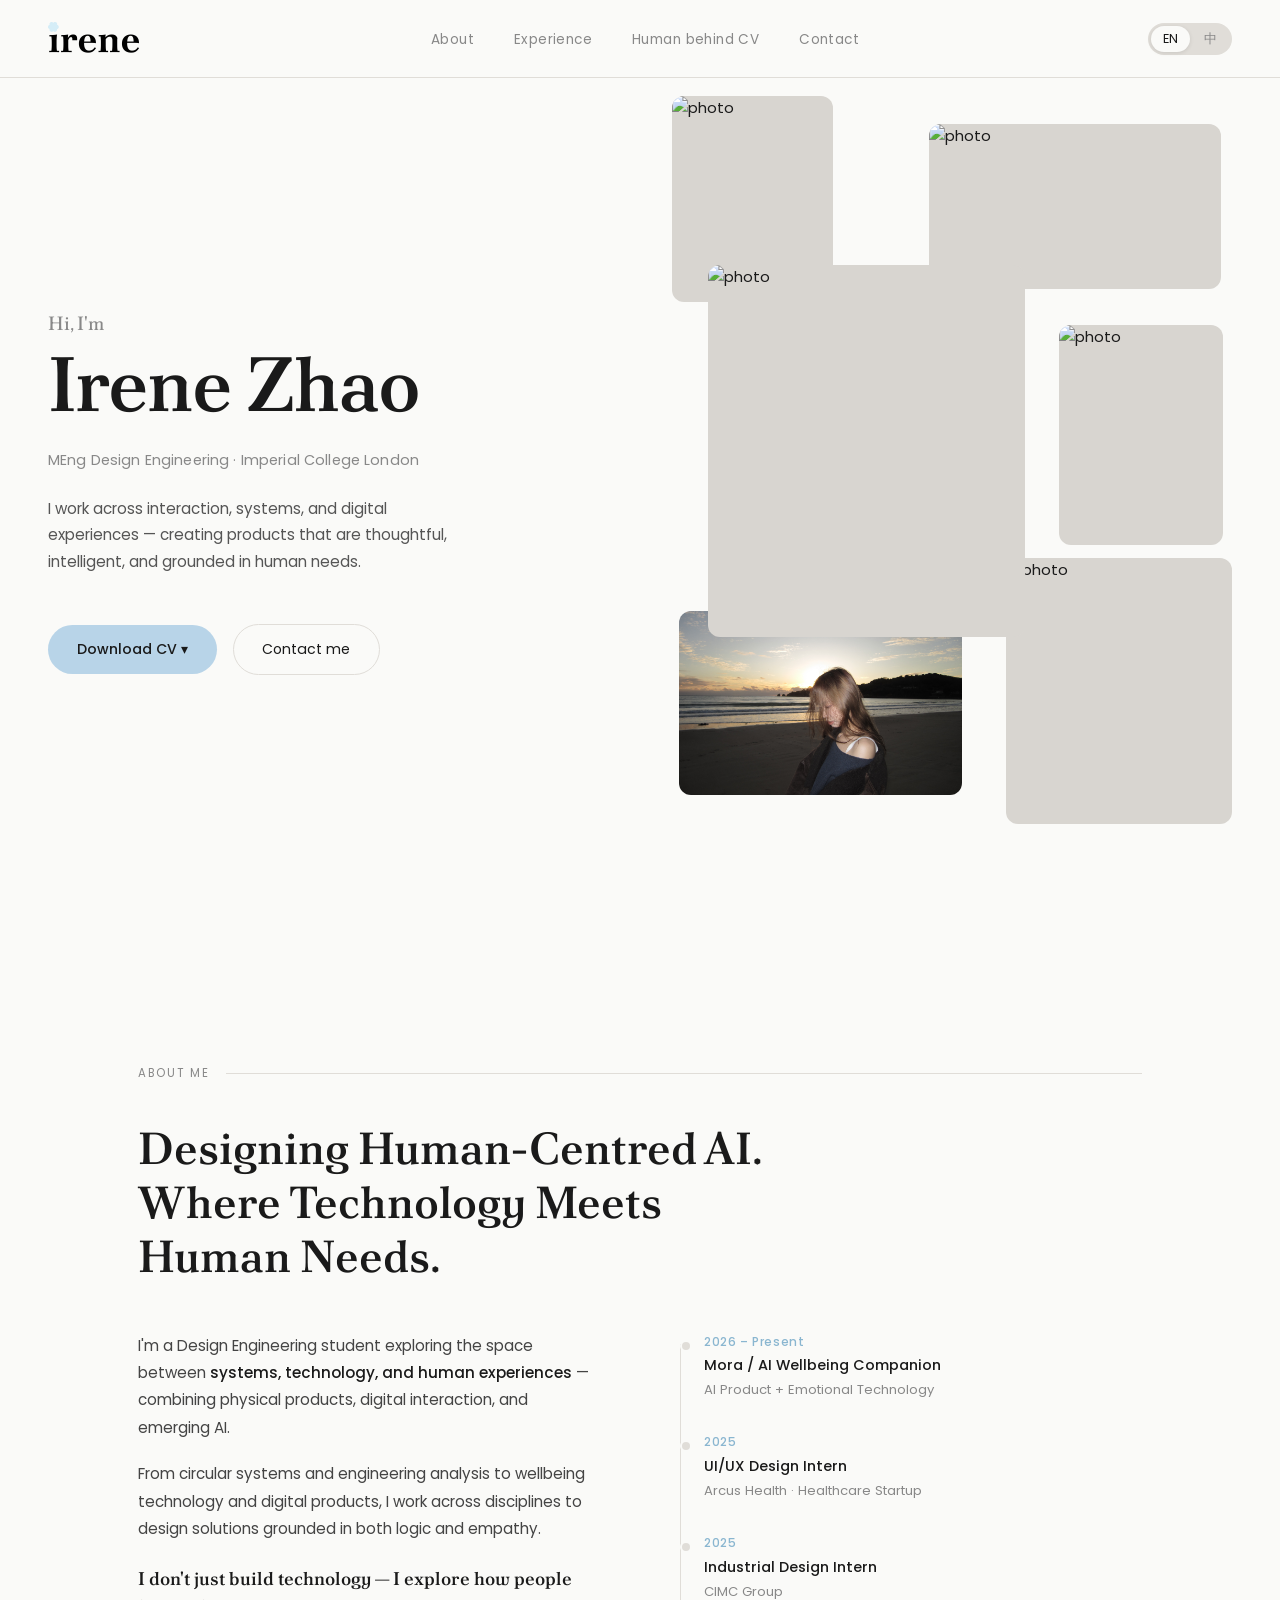
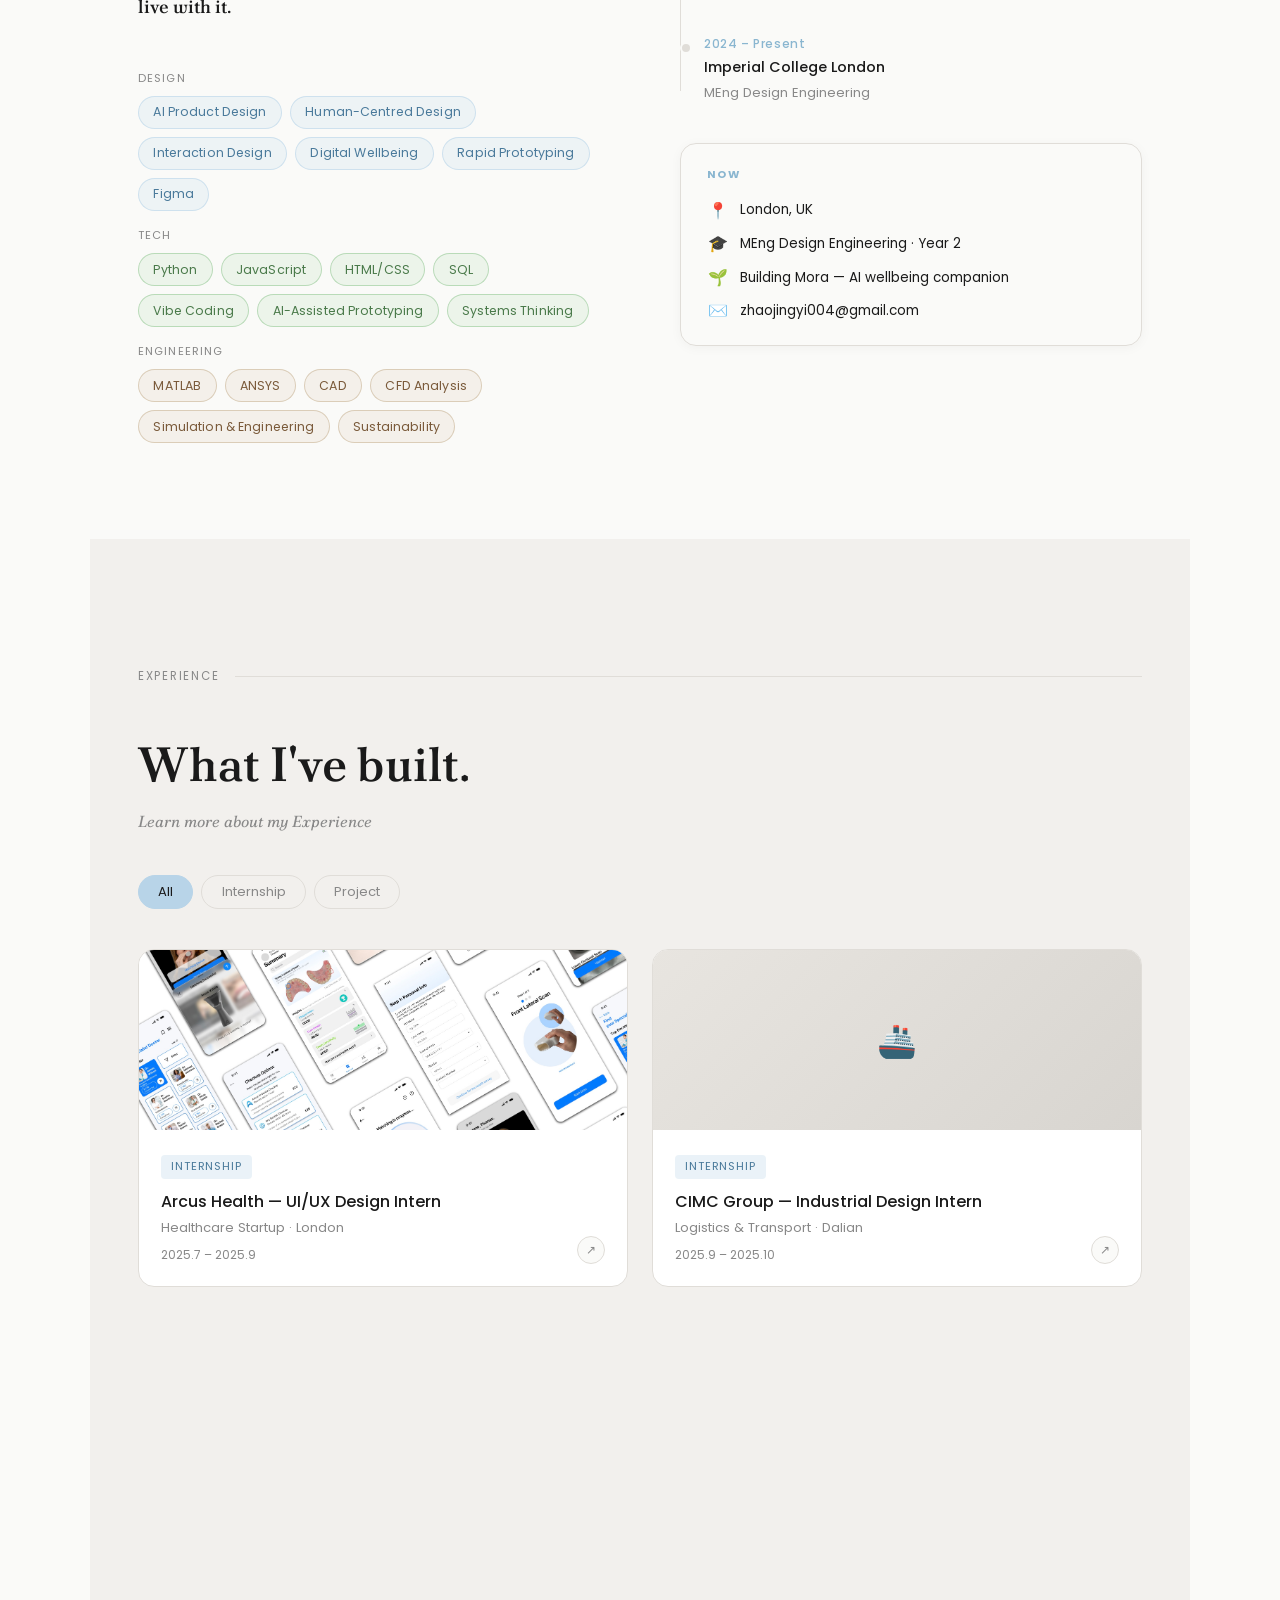
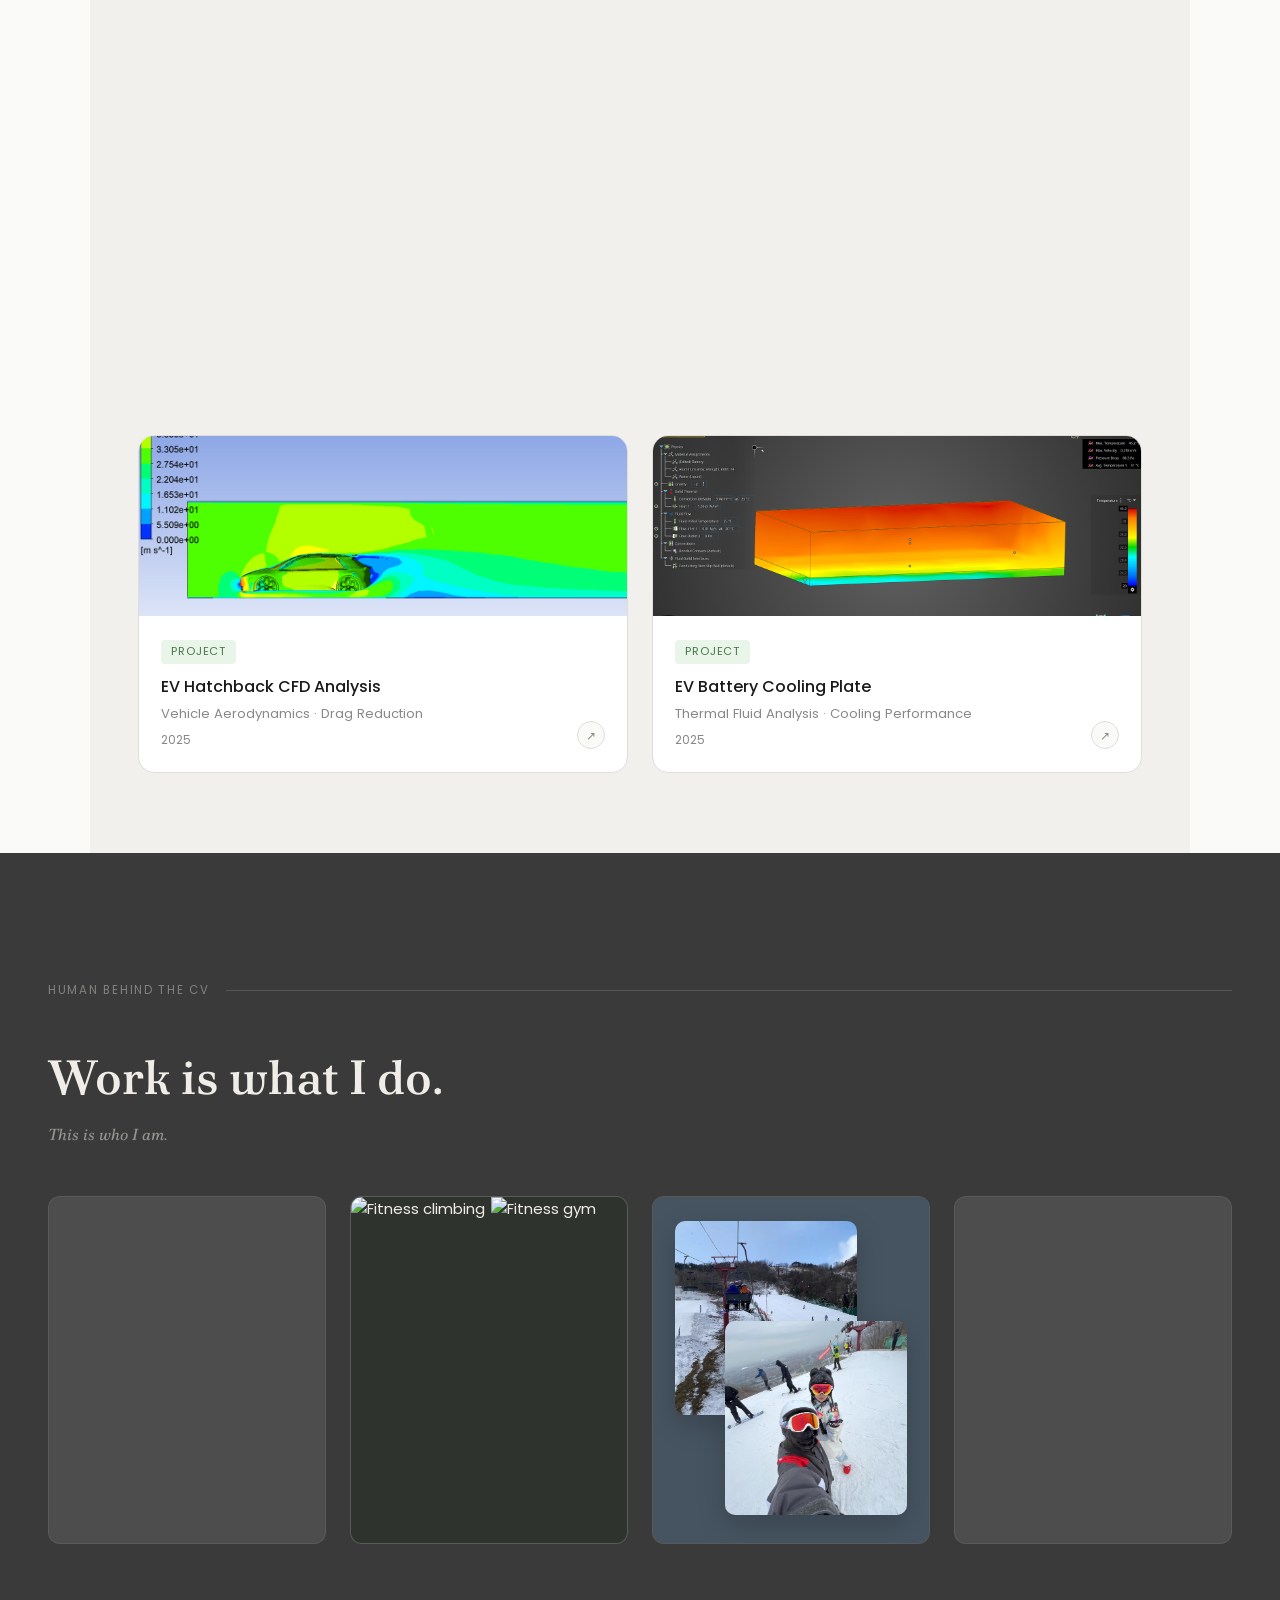
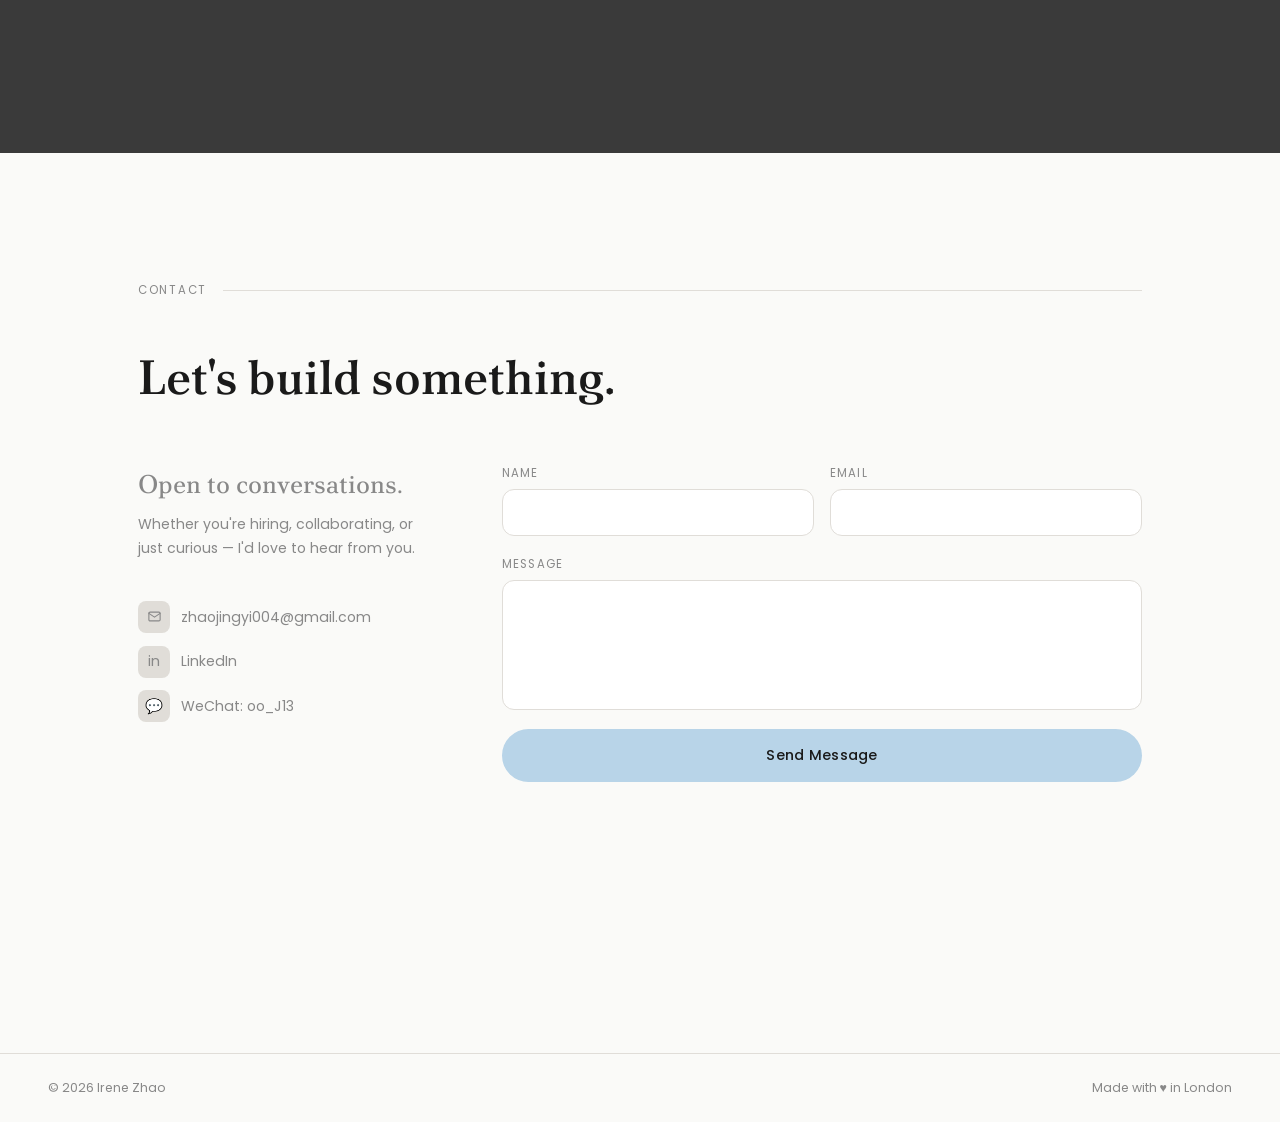
==== index.html @ 7fdbe5e6 "seperate" ====
<!DOCTYPE html>
<html lang="en">
<head>
<meta charset="UTF-8">
<meta name="viewport" content="width=device-width, initial-scale=1.0">
<title>Irene Zhao — Design Engineer</title>
<link rel="preconnect" href="https://fonts.googleapis.com">
<link rel="preconnect" href="https://fonts.gstatic.com" crossorigin>
<link href="https://fonts.googleapis.com/css2?family=Poltawski+Nowy:ital,wght@0,400;0,600;0,700;1,400;1,600&family=Poppins:wght@300;400;500&display=swap" rel="stylesheet">
<link rel="stylesheet" href="style.css">
</head>
<body>

<!-- ── INTRO ANIMATION ── -->
<div id="intro">
  <div style="position:relative; display:flex; align-items:center; justify-content:center; width:300px; height:150px;">
    <svg class="intro-svg" viewBox="0 0 300 120" xmlns="http://www.w3.org/2000/svg" style="position:absolute;inset:0;width:100%;height:100%;">
      <!-- Hello path (shown in EN) -->
      <path id="path-en" class="intro-path"
        d="M 20 80 L 20 30
           M 20 55 L 55 55
           M 55 30 L 55 80
           M 75 45 Q 75 35 88 35 Q 100 35 100 50 L 100 80
           M 75 60 L 100 60
           M 118 35 L 118 80
           M 118 35 Q 118 25 108 28
           M 135 35 L 135 80
           M 135 35 Q 145 35 145 50 L 145 65 Q 145 80 135 80 Q 125 80 125 65 L 125 50 Q 125 35 135 35
           M 160 35 L 160 80 Q 160 88 170 88 Q 180 88 180 80"
        fill="none" stroke="var(--text)" stroke-width="3.5" stroke-linecap="round" stroke-linejoin="round"
        stroke-dasharray="800" stroke-dashoffset="800"
      />
      <!-- 你好 path (shown in ZH) -->
      <path id="path-zh" class="intro-path"
        d="M 80 25 L 80 95
           M 50 40 L 110 40
           M 50 60 L 110 60
           M 60 25 L 60 95
           M 100 25 L 100 95
           M 150 30 Q 170 30 170 50 L 170 70 Q 170 90 150 90 Q 130 90 130 70 L 130 50 Q 130 30 150 30
           M 145 60 L 155 60"
        fill="none" stroke="var(--text)" stroke-width="3.5" stroke-linecap="round" stroke-linejoin="round"
        stroke-dasharray="800" stroke-dashoffset="800"
        style="display:none;"
      />
    </svg>
    <div class="intro-word" id="intro-word-zh">你好</div>
    <div class="intro-word" id="intro-word-en">Hello</div>
  </div>
</div>

<!-- ── NAV ── -->
<nav id="navbar">
  <a href="#hero" class="nav-logo">
    <img src="irene-logo.png" alt="Irene Zhao" />
  </a>
  <ul class="nav-links">
    <li><a href="#about" data-nav="about"><span data-lang="en">About</span><span data-lang="zh">关于</span></a></li>
    <li><a href="#experience" data-nav="experience"><span data-lang="en">Experience</span><span data-lang="zh">经历</span></a></li>
    <li><a href="#human" data-nav="human"><span data-lang="en">Human behind CV</span><span data-lang="zh">简历背后的我</span></a></li>
    <li><a href="#contact" data-nav="contact"><span data-lang="en">Contact</span><span data-lang="zh">联系</span></a></li>
  </ul>
  <div class="nav-right">
    <div class="lang-toggle">
      <button class="lang-btn active" onclick="setLang('en')">EN</button>
      <button class="lang-btn" onclick="setLang('zh')">中</button>
    </div>
  </div>
</nav>

<!-- ── HERO ── -->
<section id="hero">
  <div class="hero-left">
    <p class="hero-greeting">
      <span data-lang="en">Hi, I'm</span>
      <span data-lang="zh">你好，我是</span>
    </p>
    <h1 class="hero-name">Irene Zhao</h1>
    <p class="hero-title">
      <span data-lang="en">MEng Design Engineering · Imperial College London</span>
      <span data-lang="zh">设计工程硕士 · 帝国理工学院</span>
    </p>
    <p class="hero-desc">
      <span data-lang="en">I work across interaction, systems, and digital experiences — creating products that are thoughtful, intelligent, and grounded in human needs.</span>
      <span data-lang="zh">我的工作横跨交互设计、系统思维与数字体验——致力于创造有温度、有智慧、以人为本的产品。</span>
    </p>
    <div class="hero-actions">
      <div class="cv-dropdown-wrap">
        <button class="btn-primary" onclick="toggleCvDropdown(event)">
          <span data-lang="en">Download CV ▾</span>
          <span data-lang="zh">下载简历 ▾</span>
        </button>
        <div class="cv-dropdown" id="cv-dropdown">
          <a href="Irene CV.pdf" download>
            <span>📄</span> English CV
          </a>
          <a href="赵婧伊简历.pdf" download>
            <span>📄</span> 中文简历
          </a>
        </div>
      </div>
      <a href="#contact" class="btn-secondary">
        <span data-lang="en">Contact me</span>
        <span data-lang="zh">联系我</span>
      </a>
    </div>
  </div>

  <div class="hero-right">
    <div class="photo-collage">
      <div class="photo-item"><img src="IMG_5847.JPG" alt="photo" style="width:100%;height:100%;object-fit:cover;" /></div>
      <div class="photo-item"><img src="IMG_7719.JPG" alt="photo" style="width:100%;height:100%;object-fit:cover;" /></div>
      <div class="photo-item"><img src="IMG_6021.JPG" alt="photo" style="width:100%;height:100%;object-fit:cover;" /></div>
      <div class="photo-item"><img src="IMG_4509.JPG" alt="photo" style="width:100%;height:100%;object-fit:cover;" /></div>
      <div class="photo-item"><img src="IMG_8743.JPG" alt="photo" style="width:100%;height:100%;object-fit:cover;" /></div>
      <div class="photo-item"><img src="IMG_2892.JPG" alt="photo" style="width:100%;height:100%;object-fit:cover;" /></div>
    </div>
  </div>
</section>

<!-- ── ABOUT ── -->
<section id="about" style="padding-left:3rem;padding-right:3rem;">
  <div style="max-width:1100px;margin:0 auto;">
    <div class="section-label fade-in">
      <span data-lang="en">ABOUT ME</span>
      <span data-lang="zh">关于我</span>
    </div>

    <h2 class="about-headline fade-in">
      <span data-lang="en">Designing Human-Centred AI.<br>Where Technology Meets Human Needs.</span>
      <span data-lang="zh">设计以人为本的AI。<br>让技术真正服务于人。</span>
    </h2>

    <div class="about-grid fade-in">
      <div class="about-text">
        <p>
          <span data-lang="en">I'm a Design Engineering student exploring the space between <strong>systems, technology, and human experiences</strong> — combining physical products, digital interaction, and emerging AI.</span>
          <span data-lang="zh">我是一名设计工程在读生，探索<strong>系统、技术与人类体验</strong>之间的交汇地带——融合实体产品、数字交互与前沿AI。</span>
        </p>
        <p>
          <span data-lang="en">From circular systems and engineering analysis to wellbeing technology and digital products, I work across disciplines to design solutions grounded in both logic and empathy.</span>
          <span data-lang="zh">从循环经济系统与工程分析，到健康科技与数字产品，我跨学科设计兼具逻辑与同理心的解决方案。</span>
        </p>
        <p class="bold-statement">
          <span data-lang="en">I don't just build technology — I explore how people live with it.</span>
          <span data-lang="zh">我不只是在构建技术——我在探索人与技术共处的方式。</span>
        </p>

        <div class="skills-section">
          <div class="skills-group">
            <div class="skills-group-label">
              <span data-lang="en">Design</span><span data-lang="zh">设计</span>
            </div>
            <div class="tags">
              <span class="tag tag-design"><span data-lang="en">AI Product Design</span><span data-lang="zh">AI产品设计</span></span>
              <span class="tag tag-design"><span data-lang="en">Human-Centred Design</span><span data-lang="zh">以人为本设计</span></span>
              <span class="tag tag-design"><span data-lang="en">Interaction Design</span><span data-lang="zh">交互设计</span></span>
              <span class="tag tag-design"><span data-lang="en">Digital Wellbeing</span><span data-lang="zh">数字健康</span></span>
              <span class="tag tag-design"><span data-lang="en">Rapid Prototyping</span><span data-lang="zh">快速原型</span></span>
              <span class="tag tag-design"><span data-lang="en">Figma</span><span data-lang="zh">Figma</span></span>
            </div>
          </div>
          <div class="skills-group" style="margin-top:0.8rem;">
            <div class="skills-group-label">
              <span data-lang="en">Tech</span><span data-lang="zh">技术</span>
            </div>
            <div class="tags">
              <span class="tag tag-tech"><span data-lang="en">Python</span><span data-lang="zh">Python</span></span>
              <span class="tag tag-tech"><span data-lang="en">JavaScript</span><span data-lang="zh">JavaScript</span></span>
              <span class="tag tag-tech"><span data-lang="en">HTML/CSS</span><span data-lang="zh">HTML/CSS</span></span>
              <span class="tag tag-tech"><span data-lang="en">SQL</span><span data-lang="zh">SQL</span></span>
              <span class="tag tag-tech"><span data-lang="en">Vibe Coding</span><span data-lang="zh">Vibe Coding</span></span>
              <span class="tag tag-tech"><span data-lang="en">AI-Assisted Prototyping</span><span data-lang="zh">AI辅助原型</span></span>
              <span class="tag tag-tech"><span data-lang="en">Systems Thinking</span><span data-lang="zh">系统思维</span></span>
            </div>
          </div>
          <div class="skills-group" style="margin-top:0.8rem;">
            <div class="skills-group-label">
              <span data-lang="en">Engineering</span><span data-lang="zh">工程</span>
            </div>
            <div class="tags">
              <span class="tag tag-engineering"><span data-lang="en">MATLAB</span><span data-lang="zh">MATLAB</span></span>
              <span class="tag tag-engineering"><span data-lang="en">ANSYS</span><span data-lang="zh">ANSYS</span></span>
              <span class="tag tag-engineering"><span data-lang="en">CAD</span><span data-lang="zh">CAD</span></span>
              <span class="tag tag-engineering"><span data-lang="en">CFD Analysis</span><span data-lang="zh">CFD流体分析</span></span>
              <span class="tag tag-engineering"><span data-lang="en">Simulation & Engineering</span><span data-lang="zh">仿真与工程</span></span>
              <span class="tag tag-engineering"><span data-lang="en">Sustainability</span><span data-lang="zh">可持续设计</span></span>
            </div>
          </div>
        </div>
      </div>

      <div>
        <div class="timeline">
          <div class="timeline-item fade-in" onclick="jumpToExperience('mora')">
            <div class="timeline-year">2026 – Present</div>
            <div class="timeline-title">
              <span data-lang="en">Mora / AI Wellbeing Companion</span>
              <span data-lang="zh">Mora / AI情绪陪伴产品</span>
            </div>
            <div class="timeline-sub">
              <span data-lang="en">AI Product + Emotional Technology</span>
              <span data-lang="zh">AI产品 + 情感科技</span>
            </div>
          </div>
          <div class="timeline-item fade-in" onclick="jumpToExperience('arcus')">
            <div class="timeline-year">2025</div>
            <div class="timeline-title">
              <span data-lang="en">UI/UX Design Intern</span>
              <span data-lang="zh">UI/UX 设计实习生</span>
            </div>
            <div class="timeline-sub">
              <span data-lang="en">Arcus Health · Healthcare Startup</span>
              <span data-lang="zh">Arcus Health · 医疗初创公司</span>
            </div>
          </div>
          <div class="timeline-item fade-in" onclick="jumpToExperience('cimc')">
            <div class="timeline-year">2025</div>
            <div class="timeline-title">
              <span data-lang="en">Industrial Design Intern</span>
              <span data-lang="zh">工业设计实习生</span>
            </div>
            <div class="timeline-sub">
              <span data-lang="en">CIMC Group</span>
              <span data-lang="zh">中集集团</span>
            </div>
          </div>
          <div class="timeline-item fade-in">
            <div class="timeline-year">2024 – Present</div>
            <div class="timeline-title">
              <span data-lang="en">Imperial College London</span>
              <span data-lang="zh">帝国理工学院</span>
            </div>
            <div class="timeline-sub">
              <span data-lang="en">MEng Design Engineering</span>
              <span data-lang="zh">设计工程 本硕连读</span>
            </div>
          </div>
        </div>

        <!-- Now card -->
        <div class="now-card fade-in">
          <div class="now-card-label"><span data-lang="en">Now</span><span data-lang="zh">现在</span></div>
          <div class="now-card-rows">
            <div class="now-card-row">
              <span class="now-icon">📍</span>
              <span><span data-lang="en">London, UK</span><span data-lang="zh">英国伦敦</span></span>
            </div>
            <div class="now-card-row">
              <span class="now-icon">🎓</span>
              <span><span data-lang="en">MEng Design Engineering · Year 2</span><span data-lang="zh">设计工程本科 · 第二年</span></span>
            </div>
            <div class="now-card-row">
              <span class="now-icon">🌱</span>
              <span><span data-lang="en">Building Mora — AI wellbeing companion</span><span data-lang="zh">正在构建 Mora — AI 情绪陪伴产品</span></span>
            </div>
            <div class="now-card-row">
              <span class="now-icon">✉️</span>
              <span><span data-lang="en">zhaojingyi004@gmail.com</span><span data-lang="zh">jingyi_zhao1212@163.com</span></span>
            </div>
          </div>
        </div>
      </div>
    </div>
  </div>
</section>

<!-- ── EXPERIENCE ── -->
<section id="experience" style="padding-left:3rem;padding-right:3rem;background:#F2F0ED;">
  <div style="max-width:1100px;margin:0 auto;">
    <div class="section-label fade-in">
      <span data-lang="en">EXPERIENCE</span>
      <span data-lang="zh">经历</span>
    </div>

    <h2 class="exp-headline fade-in">
      <span data-lang="en">What I've built.</span>
      <span data-lang="zh">我做过的事。</span>
    </h2>
    <p class="exp-subline fade-in">
      <span data-lang="en">Learn more about my Experience</span>
      <span data-lang="zh">了解我的项目与实习经历</span>
    </p>

    <div class="filter-tabs fade-in">
      <button class="filter-tab active" onclick="filterCards('all', this)">
        <span data-lang="en">All</span><span data-lang="zh">全部</span>
      </button>
      <button class="filter-tab" onclick="filterCards('internship', this)">
        <span data-lang="en">Internship</span><span data-lang="zh">实习</span>
      </button>
      <button class="filter-tab" onclick="filterCards('project', this)">
        <span data-lang="en">Project</span><span data-lang="zh">项目</span>
      </button>
    </div>

    <div class="cards-grid">
      <!-- Card 1: Arcus -->
      <div class="exp-card fade-in" data-type="internship" data-id="arcus" id="card-arcus" onclick="openDrawer('arcus')">
        <div class="exp-card-img">
          <img src="arcus-hero.jpeg" alt="Arcus Health mobile app screens" />
        </div>
        <div class="exp-card-body">
          <span class="exp-card-tag tag-internship"><span data-lang="en">Internship</span><span data-lang="zh">实习</span></span>
          <div class="exp-card-title"><span data-lang="en">Arcus Health — UI/UX Design Intern</span><span data-lang="zh">Arcus Health — UI/UX 设计实习生</span></div>
          <div class="exp-card-sub"><span data-lang="en">Healthcare Startup · London</span><span data-lang="zh">医疗初创 · 伦敦</span></div>
          <div class="exp-card-date">2025.7 – 2025.9</div>
        </div>
        <div class="exp-card-arrow">↗</div>
      </div>

      <!-- Card 2: CIMC -->
      <div class="exp-card fade-in" data-type="internship" data-id="cimc" id="card-cimc" onclick="openDrawer('cimc')">
        <div class="exp-card-img"><div class="exp-card-placeholder">🚢</div></div>
        <div class="exp-card-body">
          <span class="exp-card-tag tag-internship"><span data-lang="en">Internship</span><span data-lang="zh">实习</span></span>
          <div class="exp-card-title"><span data-lang="en">CIMC Group — Industrial Design Intern</span><span data-lang="zh">中集集团 — 工业设计实习生</span></div>
          <div class="exp-card-sub"><span data-lang="en">Logistics & Transport · Dalian</span><span data-lang="zh">物流运输 · 大连</span></div>
          <div class="exp-card-date">2025.9 – 2025.10</div>
        </div>
        <div class="exp-card-arrow">↗</div>
      </div>

      <!-- Project 1: Mora -->
      <div class="exp-card fade-in wip-card" data-type="project" data-id="bloom" id="card-bloom" onclick="openDrawer('bloom')">
        <div class="exp-card-img" style="position:relative">
          <div class="exp-card-placeholder">🌸</div>
          <span class="wip-badge"><span class="wip-dot"></span><span data-lang="en">In Progress</span><span data-lang="zh">进行中</span></span>
        </div>
        <div class="exp-card-body">
          <span class="exp-card-tag tag-project"><span data-lang="en">Project</span><span data-lang="zh">项目</span></span>
          <div class="exp-card-title"><span data-lang="en">Mora — AI Wellbeing Product</span><span data-lang="zh">Mora — 智能情绪疗愈产品</span></div>
          <div class="exp-card-sub"><span data-lang="en">Wearable · Emotional Technology</span><span data-lang="zh">可穿戴 · 情感科技</span></div>
          <div class="exp-card-date">2026.5 – Present</div>
        </div>
        <div class="exp-card-arrow">↗</div>
      </div>

      <!-- Project 2: Space Maze Chase -->
      <div class="exp-card fade-in" data-type="project" data-id="maze" id="card-maze" onclick="openDrawer('maze')">
        <div class="exp-card-img"><img src="space-maze-chase-hero.png" alt="Space Maze Chase game screen" /></div>
        <div class="exp-card-body">
          <span class="exp-card-tag tag-project"><span data-lang="en">Project</span><span data-lang="zh">项目</span></span>
          <div class="exp-card-title"><span data-lang="en">Space Maze Chase</span><span data-lang="zh">Space Maze Chase</span></div>
          <div class="exp-card-sub"><span data-lang="en">Interactive Web Game · AI Behaviour System</span><span data-lang="zh">交互式网页游戏 · AI行为系统</span></div>
          <div class="exp-card-date">2026.5 – 2026.6</div>
        </div>
        <div class="exp-card-arrow">↗</div>
      </div>

      <!-- Project 3: Circular Economy -->
      <div class="exp-card fade-in" data-type="project" data-id="circular" id="card-circular" onclick="openDrawer('circular')">
        <div class="exp-card-img"><img src="circular-final-render.png" alt="Circular Economy Aircraft Seat" /></div>
        <div class="exp-card-body">
          <span class="exp-card-tag tag-project"><span data-lang="en">Project</span><span data-lang="zh">项目</span></span>
          <div class="exp-card-title"><span data-lang="en">Circular Economy Aircraft Seat</span><span data-lang="zh">循环经济航空座椅系统</span></div>
          <div class="exp-card-sub"><span data-lang="en">Modular Design · Sustainability Systems</span><span data-lang="zh">模块化设计 · 循环系统</span></div>
          <div class="exp-card-date">2025.10 – 2026.1</div>
        </div>
        <div class="exp-card-arrow">↗</div>
      </div>

      <!-- Project 4: DreamCore House -->
      <div class="exp-card fade-in" data-type="project" data-id="gizmo" id="card-gizmo" onclick="openDrawer('gizmo')">
        <div class="exp-card-img"><img src="gizmo-hero-page.png" alt="DreamCore House physical computing project profile" /></div>
        <div class="exp-card-body">
          <span class="exp-card-tag tag-project"><span data-lang="en">Project</span><span data-lang="zh">项目</span></span>
          <div class="exp-card-title"><span data-lang="en">DreamCore House</span><span data-lang="zh">DreamCore House</span></div>
          <div class="exp-card-sub"><span data-lang="en">Physical Computing · Interactive Prototype</span><span data-lang="zh">实体计算 · 交互原型</span></div>
          <div class="exp-card-date">2025</div>
        </div>
        <div class="exp-card-arrow">↗</div>
      </div>

      <!-- Project 5: EV Hatchback CFD -->
      <div class="exp-card fade-in" data-type="project" data-id="evcfd" id="card-evcfd" onclick="openDrawer('evcfd')">
        <div class="exp-card-img"><img src="ev-cfd-velocity-contour.png" alt="EV hatchback CFD velocity contour" /></div>
        <div class="exp-card-body">
          <span class="exp-card-tag tag-project"><span data-lang="en">Project</span><span data-lang="zh">项目</span></span>
          <div class="exp-card-title"><span data-lang="en">EV Hatchback CFD Analysis</span><span data-lang="zh">EV 掀背车 CFD 分析</span></div>
          <div class="exp-card-sub"><span data-lang="en">Vehicle Aerodynamics · Drag Reduction</span><span data-lang="zh">车辆空气动力学 · 减阻分析</span></div>
          <div class="exp-card-date">2025</div>
        </div>
        <div class="exp-card-arrow">↗</div>
      </div>

      <!-- Project 6: Battery Cooling Plate -->
      <div class="exp-card fade-in" data-type="project" data-id="batterycooling" id="card-batterycooling" onclick="openDrawer('batterycooling')">
        <div class="exp-card-img"><img src="battery-cooling-overview-simulation.png" alt="EV battery cooling plate thermal analysis" /></div>
        <div class="exp-card-body">
          <span class="exp-card-tag tag-project"><span data-lang="en">Project</span><span data-lang="zh">项目</span></span>
          <div class="exp-card-title"><span data-lang="en">EV Battery Cooling Plate</span><span data-lang="zh">EV 电池冷却板分析</span></div>
          <div class="exp-card-sub"><span data-lang="en">Thermal Fluid Analysis · Cooling Performance</span><span data-lang="zh">热流体分析 · 冷却性能</span></div>
          <div class="exp-card-date">2025</div>
        </div>
        <div class="exp-card-arrow">↗</div>
      </div>
    </div>
  </div>
</section>

<!-- ── DRAWER OVERLAY ── -->
<div class="drawer-overlay" id="drawer-overlay" onclick="closeDrawer()"></div>

<div class="drawer" id="drawer">
  <button class="drawer-close" onclick="closeDrawer()">✕</button>
  <div id="drawer-content"></div>
</div>

<!-- ── HUMAN BEHIND CV ── -->
<section id="human">
  <div class="section-label fade-in">
    <span data-lang="en">HUMAN BEHIND THE CV</span>
    <span data-lang="zh">简历背后的我</span>
  </div>

  <h2 class="human-headline fade-in">
    <span data-lang="en">Work is what I do.</span>
    <span data-lang="zh">工作是我做的事。</span>
  </h2>
  <p class="human-subline fade-in">
    <span data-lang="en">This is who I am.</span>
    <span data-lang="zh">但这才是真实的我。</span>
  </p>

  <div class="photos-grid">
    <div class="photo-card fade-in">
      <video src="dance.mp4" muted loop playsinline preload="metadata"></video>
      <div class="photo-tooltip">
        <div class="photo-tooltip-location">
          <span data-lang="en">Dance</span>
          <span data-lang="zh">跳舞</span>
        </div>
        <div class="photo-tooltip-desc">
          <span data-lang="en">I love dancing because it lets me express emotion through rhythm, movement, and energy.</span>
          <span data-lang="zh">我喜欢跳舞，因为它让我用节奏、身体和能量去表达情绪。</span>
        </div>
      </div>
    </div>
    <div class="photo-card fade-in">
      <div class="fitness-collage">
        <img src="IMG_6318.png" alt="Fitness climbing" />
        <img src="IMG_5910.png" alt="Fitness gym" />
      </div>
      <div class="photo-tooltip">
        <div class="photo-tooltip-location">
          <span data-lang="en">Fitness</span>
          <span data-lang="zh">健身</span>
        </div>
        <div class="photo-tooltip-desc">
          <span data-lang="en">Fitness keeps me grounded. I like the quiet discipline of getting stronger, little by little.</span>
          <span data-lang="zh">健身让我保持稳定。我喜欢一点点变强的过程，也喜欢这种安静的自律感。</span>
        </div>
      </div>
    </div>
    <div class="photo-card fade-in">
      <div class="ski-collage">
        <img src="skii2.JPG" alt="Skiing on the slope" />
        <img src="skii1.JPG" alt="Skiing selfie" />
      </div>
      <div class="photo-tooltip">
        <div class="photo-tooltip-location">
          <span data-lang="en">Skiing</span>
          <span data-lang="zh">滑雪</span>
        </div>
        <div class="photo-tooltip-desc">
          <span data-lang="en">Skiing is my reset button: speed, snow, fresh air, and the feeling of being fully present.</span>
          <span data-lang="zh">滑雪像是我的重启键：速度、雪地、冷空气，还有完全活在当下的感觉。</span>
        </div>
      </div>
    </div>
    <div class="photo-card fade-in">
      <video src="travel.mp4" muted loop playsinline preload="metadata"></video>
      <div class="photo-tooltip">
        <div class="photo-tooltip-location">
          <span data-lang="en">Travel</span>
          <span data-lang="zh">旅行</span>
        </div>
        <div class="photo-tooltip-desc">
          <span data-lang="en">Travel feeds my curiosity. I love discovering new places, tiny details, and different ways of living.</span>
          <span data-lang="zh">旅行会不断激发我的好奇心。我喜欢探索新的地方、细小的生活细节和不同的生活方式。</span>
        </div>
      </div>
    </div>
  </div>
</section>

<!-- ── CONTACT ── -->
<section id="contact" style="padding-left:3rem;padding-right:3rem;">
  <div style="max-width:1100px;margin:0 auto;">
    <div class="section-label fade-in">
      <span data-lang="en">CONTACT</span>
      <span data-lang="zh">联系我</span>
    </div>

    <h2 class="contact-headline fade-in">
      <span data-lang="en">Let's build something.</span>
      <span data-lang="zh">一起创造些什么。</span>
    </h2>

    <div class="contact-grid fade-in">
      <div>
        <h3 class="contact-left-headline">
          <span data-lang="en">Open to conversations.</span>
          <span data-lang="zh">欢迎交流。</span>
        </h3>
        <p class="contact-left-sub">
          <span data-lang="en">Whether you're hiring, collaborating, or just curious — I'd love to hear from you.</span>
          <span data-lang="zh">无论你是在招聘、寻求合作，还是只是想聊聊——都欢迎联系我。</span>
        </p>
        <div class="contact-links">
          <a
            href="mailto:zhaojingyi004@gmail.com"
            class="contact-link js-lang-href"
            data-href-en="mailto:zhaojingyi004@gmail.com"
            data-href-zh="mailto:jingyi_zhao1212@163.com"
          >
            <div class="contact-link-icon" aria-hidden="true">
              <svg viewBox="0 0 24 24" fill="none" stroke-width="1.8" stroke-linecap="round" stroke-linejoin="round">
                <rect x="3" y="5" width="18" height="14" rx="2"></rect>
                <path d="m3 7 9 6 9-6"></path>
              </svg>
            </div>
            <span data-lang="en">zhaojingyi004@gmail.com</span>
            <span data-lang="zh">jingyi_zhao1212@163.com</span>
          </a>
          <a href="https://www.linkedin.com/in/jingyi-zhao-5b7781347" class="contact-link" target="_blank" rel="noopener">
            <div class="contact-link-icon">in</div>
            <span data-lang="en">LinkedIn</span><span data-lang="zh">领英</span>
          </a>
          <a href="javascript:void(0)" class="contact-link">
            <div class="contact-link-icon">💬</div>
            <span data-lang="en">WeChat: oo_J13</span>
            <span data-lang="zh">微信：oo_J13</span>
          </a>
        </div>
      </div>

      <form class="contact-form" action="https://formspree.io/f/xpqnjrzv" method="POST">
        <div class="form-row">
          <div class="form-group">
            <label class="form-label">
              <span data-lang="en">NAME</span><span data-lang="zh">姓名</span>
            </label>
            <input type="text" class="form-input" name="name" required />
          </div>
          <div class="form-group">
            <label class="form-label">
              <span data-lang="en">EMAIL</span><span data-lang="zh">邮箱</span>
            </label>
            <input type="email" class="form-input" name="email" required />
          </div>
        </div>
        <div class="form-group">
          <label class="form-label">
            <span data-lang="en">MESSAGE</span><span data-lang="zh">留言</span>
          </label>
          <textarea class="form-textarea" name="message" required></textarea>
        </div>
        <input type="hidden" name="_subject" value="New portfolio message from Irene Zhao website" />
        <button class="btn-submit" type="submit">
          <span data-lang="en">Send Message</span>
          <span data-lang="zh">发送消息</span>
        </button>
      </form>
    </div>
  </div>
</section>

<div class="form-modal-overlay" id="form-modal-overlay" onclick="closeFormModal()">
  <div class="form-modal" onclick="event.stopPropagation()">
    <div class="form-modal-icon" id="form-modal-icon">✓</div>
    <h3 class="form-modal-title" id="form-modal-title">Message sent</h3>
    <p class="form-modal-text" id="form-modal-text">Thank you for reaching out. I will get back to you soon.</p>
    <button class="form-modal-close" type="button" onclick="closeFormModal()">
      <span data-lang="en">Close</span>
      <span data-lang="zh">关闭</span>
    </button>
  </div>
</div>

<!-- ── FOOTER ── -->
<footer>
  <span>© 2026 Irene Zhao</span>
  <span>
    <span data-lang="en">Made with ♥ in London</span>
    <span data-lang="zh">用心制作于伦敦 ♥</span>
  </span>
</footer>

<script src="data.js"></script>
<script src="app.js"></script>
</body>
</html>
---- style.css ----
/* ── CSS Variables ── */
  :root {
    --bg: #FAFAF8;
    --text: #1a1a1a;
    --text-muted: #888888;
    --accent: #B8D4E8;
    --accent-dark: #8ab6d0;
    --dark-bg: #3a3a3a;
    --dark-text: #f0ede8;
    --border: #e0ddd8;
    --font-display: 'Poltawski Nowy', serif;
    --font-body: 'Poppins', sans-serif;
    --radius: 12px;
    --transition: 0.3s cubic-bezier(0.4, 0, 0.2, 1);
  }

  * { margin: 0; padding: 0; box-sizing: border-box; }

  html { scroll-behavior: smooth; }

  body {
    font-family: var(--font-body);
    background: var(--bg);
    color: var(--text);
    font-size: 15px;
    line-height: 1.6;
    overflow-x: hidden;
  }

  /* ── INTRO ANIMATION ── */
  #intro {
    position: fixed;
    inset: 0;
    background: var(--bg);
    z-index: 9999;
    display: flex;
    align-items: center;
    justify-content: center;
    flex-direction: column;
    pointer-events: none;
  }

  #intro.hidden {
    animation: introFade 0.8s ease forwards;
    animation-delay: 0.1s;
  }

  @keyframes introFade {
    to { opacity: 0; visibility: hidden; }
  }

  .intro-svg {
    width: min(500px, 90vw);
    height: auto;
    display: none;
  }

  .intro-word {
    font-family: var(--font-display);
    font-size: clamp(3rem, 8vw, 6rem);
    font-weight: 300;
    letter-spacing: 0.05em;
    color: var(--text);
    position: absolute;
    opacity: 0;
    transform: translateY(10px);
  }

  #intro-word-zh {
    animation: introWordIn 0.55s ease 0.2s forwards, introWordOut 0.45s ease 1.25s forwards;
  }

  #intro-word-en {
    animation: introWordIn 0.55s ease 1.65s forwards, introWordOut 0.45s ease 2.7s forwards;
  }

  @keyframes introWordIn {
    from { opacity: 0; transform: translateY(10px); }
    to   { opacity: 1; transform: translateY(0); }
  }

  @keyframes introWordOut {
    from { opacity: 1; transform: translateY(0); }
    to   { opacity: 0; transform: translateY(-10px); }
  }

  /* handwriting SVG path animation */
  .intro-path {
    fill: none;
    stroke: var(--text);
    stroke-width: 2;
    stroke-linecap: round;
    stroke-linejoin: round;
    stroke-dasharray: 2000;
    stroke-dashoffset: 2000;
    animation: drawPath 1.8s ease forwards;
  }

  @keyframes drawPath {
    to { stroke-dashoffset: 0; }
  }

  /* ── NAV ── */
  nav {
    position: fixed;
    top: 0; left: 0; right: 0;
    z-index: 100;
    padding: 1.2rem 3rem;
    display: flex;
    align-items: center;
    justify-content: space-between;
    background: rgba(250, 250, 248, 0.92);
    backdrop-filter: blur(12px);
    border-bottom: 1px solid var(--border);
  }

  .nav-logo {
    text-decoration: none;
    display: flex;
    align-items: center;
  }

  .nav-logo img {
    width: 94px;
    height: auto;
    display: block;
    pointer-events: none;
  }

  .nav-links {
    display: flex;
    gap: 2.5rem;
    list-style: none;
  }

  .nav-links a {
    text-decoration: none;
    color: var(--text-muted);
    font-size: 0.85rem;
    letter-spacing: 0.03em;
    transition: color var(--transition);
  }

  .nav-links a:hover { color: var(--text); }

  .nav-right {
    display: flex;
    align-items: center;
    gap: 1rem;
  }

  .lang-toggle {
    display: flex;
    background: var(--border);
    border-radius: 50px;
    padding: 3px;
    gap: 2px;
  }

  .lang-btn {
    background: none;
    border: none;
    padding: 0.25rem 0.75rem;
    border-radius: 50px;
    cursor: pointer;
    font-family: var(--font-body);
    font-size: 0.8rem;
    color: var(--text-muted);
    transition: all var(--transition);
  }

  .lang-btn.active {
    background: var(--bg);
    color: var(--text);
    box-shadow: 0 1px 4px rgba(0,0,0,0.1);
  }

  /* ── SECTIONS ── */
  section {
    min-height: 100vh;
    padding: 8rem 3rem 5rem;
  }

  .section-label {
    font-size: 0.72rem;
    letter-spacing: 0.15em;
    color: var(--text-muted);
    text-transform: uppercase;
    display: flex;
    align-items: center;
    gap: 1rem;
    margin-bottom: 2.5rem;
  }

  .section-label::after {
    content: '';
    flex: 1;
    height: 1px;
    background: var(--border);
  }

  /* ── HERO ── */
  #hero {
    display: grid;
    grid-template-columns: 1fr 1fr;
    gap: 4rem;
    align-items: center;
    padding-top: 6rem;
    min-height: 100vh;
  }

  .hero-left { padding-top: 2rem; }

  .hero-greeting {
    font-family: var(--font-display);
    font-size: clamp(1rem, 2vw, 1.2rem);
    font-weight: 300;
    color: var(--text-muted);
    margin-bottom: 0.3rem;
  }

  .hero-name {
    font-family: var(--font-display);
    font-size: clamp(3rem, 6vw, 5rem);
    font-weight: 600;
    line-height: 1.05;
    letter-spacing: -0.02em;
    margin-bottom: 1.5rem;
  }

  .hero-title {
    font-size: 0.9rem;
    color: var(--text-muted);
    margin-bottom: 1.5rem;
    letter-spacing: 0.01em;
  }

  .hero-desc {
    font-size: 0.95rem;
    color: #555;
    line-height: 1.75;
    max-width: 420px;
    margin-bottom: 3rem;
  }

  .hero-actions {
    display: flex;
    gap: 1rem;
    align-items: center;
    flex-wrap: wrap;
  }

  .btn-primary {
    background: var(--accent);
    color: var(--text);
    border: none;
    padding: 0.85rem 1.8rem;
    border-radius: 50px;
    font-family: var(--font-body);
    font-size: 0.88rem;
    font-weight: 500;
    cursor: pointer;
    transition: all var(--transition);
    position: relative;
  }

  .btn-primary:hover {
    background: var(--accent-dark);
    transform: translateY(-1px);
    box-shadow: 0 4px 16px rgba(184, 212, 232, 0.5);
  }

  .btn-secondary {
    background: none;
    color: var(--text);
    border: 1.5px solid var(--border);
    padding: 0.85rem 1.8rem;
    border-radius: 50px;
    font-family: var(--font-body);
    font-size: 0.88rem;
    font-weight: 400;
    cursor: pointer;
    transition: all var(--transition);
    text-decoration: none;
    display: inline-block;
  }

  .btn-secondary:hover {
    border-color: var(--text);
    transform: translateY(-1px);
  }

  /* CV dropdown */
  .cv-dropdown-wrap {
    position: relative;
    display: inline-block;
  }

  .cv-dropdown {
    position: absolute;
    top: calc(100% + 8px);
    left: 0;
    background: white;
    border: 1px solid var(--border);
    border-radius: var(--radius);
    box-shadow: 0 8px 32px rgba(0,0,0,0.08);
    overflow: hidden;
    min-width: 180px;
    opacity: 0;
    visibility: hidden;
    transform: translateY(-6px);
    transition: all var(--transition);
    z-index: 10;
  }

  .cv-dropdown.open {
    opacity: 1;
    visibility: visible;
    transform: translateY(0);
  }

  .cv-dropdown a {
    display: flex;
    align-items: center;
    gap: 0.6rem;
    padding: 0.75rem 1.2rem;
    text-decoration: none;
    color: var(--text);
    font-size: 0.85rem;
    transition: background var(--transition);
  }

  .cv-dropdown a:hover { background: var(--bg); }

  .cv-dropdown a span { font-size: 1rem; }

  /* Hero photo collage */
  .hero-right {
    position: relative;
    height: 760px;
    align-self: start;
    overflow: visible;
  }

  .photo-collage {
    position: relative;
    width: min(100%, 760px);
    aspect-ratio: 760 / 990;
    height: auto;
    margin-left: auto;
    margin-right: 0;
    overflow: visible;
  }

  .photo-item {
    position: absolute;
    background: #d8d5d0;
    border-radius: 12px;
    overflow: hidden;
    cursor: pointer;
    transition: transform 0.4s cubic-bezier(0.34, 1.56, 0.64, 1), box-shadow 0.4s ease;
  }

  .photo-item img {
    width: 100%;
    height: 100%;
    object-fit: contain;
    display: block;
  }

  /* 1: IMG_5847.JPG */
  .photo-item:nth-child(1) {
    width: 28.8%;
    height: 28.3%;
    top: 0;
    left: 0;
    z-index: 1;
  }

  /* 2: IMG_7719.JPG */
  .photo-item:nth-child(2) {
    width: 52.2%;
    height: 22.7%;
    top: 3.8%;
    left: 45.9%;
    z-index: 1;
  }

  /* 3: IMG_6021.JPG */
  .photo-item:nth-child(3) {
    width: 56.7%;
    height: 51.1%;
    top: 23.1%;
    left: 6.4%;
    z-index: 3;
  }

  /* 4: IMG_4509.JPG */
  .photo-item:nth-child(4) {
    width: 29.3%;
    height: 30.2%;
    top: 31.4%;
    left: 69.1%;
    z-index: 1;
  }

  /* 5: IMG_8743.JPG */
  .photo-item:nth-child(5) {
    width: 50.5%;
    height: 25.2%;
    top: 70.6%;
    left: 1.2%;
    z-index: 1;
  }

  /* 6: IMG_2892.JPG */
  .photo-item:nth-child(6) {
    width: 40.3%;
    height: 36.4%;
    top: 63.4%;
    left: 59.7%;
    z-index: 2;
  }

  .photo-item:hover {
    transform: scale(1.04);
    box-shadow: 0 16px 48px rgba(0,0,0,0.15);
    z-index: 10;
  }

  /* ── ABOUT ── */
  #about {
    max-width: 1100px;
    margin: 0 auto;
    padding-left: 0;
    padding-right: 0;
  }

  .about-headline {
    font-family: var(--font-display);
    font-size: clamp(1.8rem, 3.5vw, 2.8rem);
    font-weight: 600;
    line-height: 1.2;
    max-width: 640px;
    margin-bottom: 3rem;
  }

  .about-grid {
    display: grid;
    grid-template-columns: 1fr 1fr;
    gap: 5rem;
    align-items: start;
  }

  .about-text p {
    color: #444;
    line-height: 1.8;
    margin-bottom: 1.2rem;
    font-size: 0.95rem;
  }

  .about-text p strong {
    color: var(--text);
    font-weight: 500;
  }

  .about-text .bold-statement {
    font-family: var(--font-display);
    font-size: 1.15rem;
    font-weight: 600;
    color: var(--text);
    line-height: 1.5;
    margin-top: 1.5rem;
  }

  /* Timeline */
  .timeline {
    position: relative;
    padding-left: 1.5rem;
  }

  .timeline::before {
    content: '';
    position: absolute;
    left: 0;
    top: 12px;
    bottom: 12px;
    width: 1px;
    background: var(--border);
  }

  .timeline-item {
    position: relative;
    margin-bottom: 2rem;
    cursor: pointer;
    transition: all var(--transition);
  }

  .timeline-item::before {
    content: '';
    position: absolute;
    left: -1.5rem;
    top: 8px;
    width: 8px;
    height: 8px;
    border-radius: 50%;
    background: var(--border);
    border: 2px solid var(--bg);
    transition: all var(--transition);
  }

  .timeline-item:hover::before {
    background: var(--accent-dark);
    transform: scale(1.3);
  }

  .timeline-item:hover { transform: translateX(4px); }

  .timeline-year {
    font-size: 0.75rem;
    color: var(--accent-dark);
    letter-spacing: 0.05em;
    margin-bottom: 0.2rem;
    font-weight: 500;
  }

  .timeline-title {
    font-weight: 500;
    font-size: 0.9rem;
    margin-bottom: 0.15rem;
  }

  .timeline-sub {
    font-size: 0.82rem;
    color: var(--text-muted);
  }

  /* Skills tags */
  .skills-section { margin-top: 3rem; }

  .skills-group { margin-bottom: 1rem; }

  .skills-group-label {
    font-size: 0.7rem;
    letter-spacing: 0.1em;
    text-transform: uppercase;
    color: var(--text-muted);
    margin-bottom: 0.5rem;
  }

  .tags {
    display: flex;
    flex-wrap: wrap;
    gap: 0.5rem;
  }

  .tag {
    padding: 0.35rem 0.9rem;
    border-radius: 50px;
    font-size: 0.78rem;
    letter-spacing: 0.01em;
    border: 1.5px solid;
    transition: all var(--transition);
  }

  .tag:hover { transform: translateY(-2px); }

  .tag-design {
    background: rgba(184, 212, 232, 0.2);
    border-color: rgba(184, 212, 232, 0.6);
    color: #4a7a9b;
  }

  .tag-tech {
    background: rgba(180, 220, 180, 0.2);
    border-color: rgba(150, 200, 150, 0.6);
    color: #4a7a4a;
  }

  .tag-engineering {
    background: rgba(220, 200, 180, 0.2);
    border-color: rgba(200, 180, 150, 0.6);
    color: #7a5a3a;
  }

  /* ── EXPERIENCE ── */
  #experience {
    max-width: 1100px;
    margin: 0 auto;
    padding-left: 0;
    padding-right: 0;
  }

  .exp-headline {
    font-family: var(--font-display);
    font-size: clamp(2rem, 4vw, 3rem);
    font-weight: 600;
    margin-bottom: 0.4rem;
  }

  .exp-subline {
    font-style: italic;
    font-family: var(--font-display);
    color: var(--text-muted);
    font-size: 1rem;
    margin-bottom: 2.5rem;
  }

  /* Filter tabs */
  .filter-tabs {
    display: flex;
    gap: 0.5rem;
    margin-bottom: 2.5rem;
  }

  .filter-tab {
    background: none;
    border: 1.5px solid var(--border);
    padding: 0.4rem 1.2rem;
    border-radius: 50px;
    font-family: var(--font-body);
    font-size: 0.82rem;
    cursor: pointer;
    color: var(--text-muted);
    transition: all var(--transition);
  }

  .filter-tab.active,
  .filter-tab:hover {
    background: var(--accent);
    border-color: var(--accent);
    color: var(--text);
  }

  /* Cards grid */
  .cards-grid {
    display: grid;
    grid-template-columns: 1fr 1fr;
    gap: 1.5rem;
  }

  .exp-card {
    background: white;
    border: 1px solid var(--border);
    border-radius: 16px;
    overflow: hidden;
    cursor: pointer;
    transition: all var(--transition);
    position: relative;
  }

  .exp-card:hover {
    transform: translateY(-4px);
    box-shadow: 0 12px 40px rgba(0,0,0,0.08);
    border-color: var(--accent);
  }

  .exp-card-img {
    width: 100%;
    height: 180px;
    background: #e8e5e0;
    overflow: hidden;
    position: relative;
  }

  .exp-card-img img {
    width: 100%;
    height: 100%;
    object-fit: cover;
    transition: transform 0.5s ease;
  }

  .exp-card:hover .exp-card-img img { transform: scale(1.04); }

  .exp-card-placeholder {
    width: 100%;
    height: 100%;
    background: linear-gradient(135deg, #e8e5e0 0%, #d8d5d0 100%);
    display: flex;
    align-items: center;
    justify-content: center;
    font-size: 2rem;
    color: var(--text-muted);
  }

  .exp-card-body { padding: 1.4rem; }

  .exp-card-tag {
    display: inline-block;
    font-size: 0.7rem;
    letter-spacing: 0.08em;
    text-transform: uppercase;
    padding: 0.2rem 0.6rem;
    border-radius: 4px;
    margin-bottom: 0.6rem;
  }

  .tag-internship {
    background: rgba(184, 212, 232, 0.3);
    color: #4a7a9b;
  }

  .tag-project {
    background: rgba(180, 220, 180, 0.3);
    color: #4a7a4a;
  }

  .exp-card-title {
    font-weight: 500;
    font-size: 1rem;
    margin-bottom: 0.2rem;
  }

  .exp-card-sub {
    font-size: 0.82rem;
    color: var(--text-muted);
    margin-bottom: 0.4rem;
  }

  .exp-card-date {
    font-size: 0.75rem;
    color: var(--text-muted);
  }

  .exp-card-arrow {
    position: absolute;
    bottom: 1.4rem;
    right: 1.4rem;
    width: 28px;
    height: 28px;
    border-radius: 50%;
    background: var(--bg);
    border: 1px solid var(--border);
    display: flex;
    align-items: center;
    justify-content: center;
    font-size: 0.75rem;
    transition: all var(--transition);
    color: var(--text-muted);
  }

  .exp-card:hover .exp-card-arrow {
    background: var(--accent);
    border-color: var(--accent);
    color: var(--text);
    transform: rotate(45deg);
  }

  /* hidden card */
  .exp-card.hidden { display: none; }

  /* ── DRAWER ── */
  .drawer-overlay {
    position: fixed;
    inset: 0;
    background: rgba(0,0,0,0.42);
    z-index: 200;
    opacity: 0;
    visibility: hidden;
    transition: all var(--transition);
    backdrop-filter: blur(4px);
  }

  .drawer-overlay.open {
    opacity: 1;
    visibility: visible;
  }

  .drawer {
    position: fixed;
    top: 50%;
    left: 50%;
    width: min(980px, calc(100vw - 4rem));
    max-height: calc(100vh - 4rem);
    background: var(--bg);
    z-index: 201;
    transform: translate(-50%, -46%) scale(0.96);
    opacity: 0;
    visibility: hidden;
    transition: transform 0.35s cubic-bezier(0.4, 0, 0.2, 1), opacity 0.25s ease, visibility 0.25s ease;
    overflow-y: auto;
    padding: 3rem;
    border: 1px solid var(--border);
    border-radius: 18px;
    box-shadow: 0 24px 80px rgba(0,0,0,0.22);
  }

  .drawer.open {
    transform: translate(-50%, -50%) scale(1);
    opacity: 1;
    visibility: visible;
  }

  .drawer.ev-dark {
    background: #0d0d0f;
    color: #f5f5f7;
    border-color: rgba(255,255,255,0.08);
  }

  .drawer.ev-dark .drawer-title,
  .drawer.ev-dark .drawer-section-title {
    color: #f5f5f7;
  }

  .drawer.ev-dark .drawer-date,
  .drawer.ev-dark .drawer-desc,
  .drawer.ev-dark .drawer-section-text,
  .drawer.ev-dark .drawer-bullets li {
    color: rgba(245,245,247,0.58);
  }

  .drawer.ev-dark .case-card {
    background: rgba(255,255,255,0.055);
    border-color: rgba(255,255,255,0.12);
  }

  .drawer.ev-dark .case-card-title {
    color: #f5f5f7;
  }

  .drawer.ev-dark .case-card p,
  .drawer.ev-dark .case-visual-caption {
    color: rgba(245,245,247,0.6);
  }

  .drawer.ev-dark .drawer-tech-tag {
    background: rgba(255,255,255,0.1);
    color: rgba(245,245,247,0.66);
  }

  .drawer-close {
    position: absolute;
    top: 1.5rem;
    right: 1.5rem;
    background: none;
    border: 1px solid var(--border);
    width: 36px;
    height: 36px;
    border-radius: 50%;
    cursor: pointer;
    display: flex;
    align-items: center;
    justify-content: center;
    font-size: 1rem;
    color: var(--text-muted);
    transition: all var(--transition);
  }

  .drawer-close:hover {
    border-color: var(--text);
    color: var(--text);
  }

  .drawer-tag {
    display: inline-block;
    font-size: 0.7rem;
    letter-spacing: 0.08em;
    text-transform: uppercase;
    padding: 0.2rem 0.6rem;
    border-radius: 4px;
    margin-bottom: 1rem;
    margin-top: 1rem;
  }

  .drawer-title {
    font-family: var(--font-display);
    font-size: 2rem;
    font-weight: 600;
    margin-bottom: 0.3rem;
    line-height: 1.1;
  }

  .drawer-date {
    font-size: 0.82rem;
    color: var(--text-muted);
    margin-bottom: 1.5rem;
  }

  .drawer-media {
    width: 100%;
    border-radius: var(--radius);
    overflow: hidden;
    background: #e0ddd8;
    margin-bottom: 2rem;
    aspect-ratio: 16/9;
    display: flex;
    align-items: center;
    justify-content: center;
  }

  .drawer-media img,
  .drawer-media iframe,
  .drawer-media video {
    width: 100%;
    height: 100%;
    object-fit: cover;
    border: none;
  }

  .drawer-media-placeholder {
    color: var(--text-muted);
    font-size: 0.85rem;
  }

  .drawer-desc {
    font-size: 0.9rem;
    color: #444;
    line-height: 1.8;
    margin-bottom: 1.5rem;
  }

  /* ══════════════════════════════
     DREAMCORE HOUSE THEME
  ══════════════════════════════ */
  .drawer.dreamcore {
    background: #fdf8f2;
    border-color: #e8dfd4;
  }

  /* Floating particles layer */
  .dreamcore-particles {
    position: sticky;
    top: 0;
    height: 0;
    overflow: visible;
    pointer-events: none;
    z-index: 0;
  }
  .dreamcore-particles span {
    position: absolute;
    font-size: 14px;
    opacity: 0;
    animation: floatUp var(--dur, 8s) ease-in-out var(--delay, 0s) infinite;
    user-select: none;
  }
  @keyframes floatUp {
    0%   { opacity: 0;   transform: translateY(0)   rotate(0deg); }
    15%  { opacity: 0.55; }
    80%  { opacity: 0.3;  transform: translateY(-320px) rotate(20deg); }
    100% { opacity: 0;   transform: translateY(-400px) rotate(30deg); }
  }

  /* Dot grid */
  .drawer.dreamcore::before {
    content: '';
    position: absolute;
    inset: 0;
    pointer-events: none;
    background-image: radial-gradient(circle, #c9b8a8 1px, transparent 1px);
    background-size: 28px 28px;
    opacity: 0.13;
    border-radius: inherit;
    z-index: 0;
  }

  .drawer.dreamcore #drawer-content {
    position: relative;
    z-index: 1;
  }

  /* Dancing character banner */
  .dreamcore-banner {
    display: flex;
    align-items: center;
    gap: 1rem;
    margin-bottom: 1.8rem;
    padding: 1rem 1.4rem;
    background: linear-gradient(135deg, #fff0e0, #fde8f5);
    border: 1.5px dashed #d4a8c0;
    border-radius: 16px;
  }
  .dreamcore-char {
    font-size: 2.2rem;
    display: inline-block;
    animation: sway 2.4s ease-in-out infinite;
    transform-origin: bottom center;
  }
  @keyframes sway {
    0%,100% { transform: rotate(-8deg); }
    50%      { transform: rotate(8deg); }
  }
  .dreamcore-banner-text {
    font-family: var(--font-display);
    font-size: 0.88rem;
    color: #8a5070;
    font-style: italic;
    line-height: 1.5;
  }

  /* Title + role */
  .drawer.dreamcore .drawer-title {
    font-family: var(--font-display);
    color: #2d2420;
    letter-spacing: -0.01em;
  }
  .drawer.dreamcore .drawer-desc,
  .drawer.dreamcore .drawer-date {
    color: #7a6a60;
  }

  /* Section titles — serif + star prefix */
  .drawer.dreamcore .drawer-section-title {
    font-family: var(--font-display);
    font-size: 1.1rem;
    font-weight: 600;
    color: #2d2420;
    padding-bottom: 0.5rem;
    border-bottom: 1.5px dashed #d8cabe;
    margin-bottom: 1rem;
    display: flex;
    align-items: center;
    gap: 0.5rem;
  }
  .drawer.dreamcore .drawer-section-title::before {
    content: '✦';
    font-size: 0.65rem;
    color: #c8956a;
    flex-shrink: 0;
    animation: twinkle 2s ease-in-out infinite;
  }
  @keyframes twinkle {
    0%,100% { opacity: 1;   transform: scale(1); }
    50%      { opacity: 0.4; transform: scale(0.7); }
  }

  .drawer.dreamcore .drawer-section-text {
    color: #5a4e46;
    font-size: 0.9rem;
    line-height: 1.85;
  }

  /* Cards — warm parchment + playful hover */
  .drawer.dreamcore .case-card {
    background: #fff8f0;
    border: 1px solid #ddd0c0;
    border-radius: 16px;
    box-shadow: 0 2px 12px rgba(180,140,100,0.07);
    transition: transform 0.25s cubic-bezier(0.34,1.56,0.64,1), box-shadow 0.25s ease;
  }
  .drawer.dreamcore .case-card:hover {
    transform: translateY(-5px) rotate(-0.5deg);
    box-shadow: 0 12px 28px rgba(180,120,80,0.14);
  }
  .drawer.dreamcore .case-card-label {
    color: #c0896a;
    font-size: 0.68rem;
    letter-spacing: 0.12em;
  }
  .drawer.dreamcore .case-card-title {
    color: #2d2420;
    font-family: var(--font-display);
    font-weight: 600;
  }
  .drawer.dreamcore .case-card p { color: #6a5a52; }

  /* Visuals */
  .drawer.dreamcore .case-visual {
    border-radius: 16px;
    overflow: hidden;
    border: 1px solid #e0d5c8;
  }
  .drawer.dreamcore .case-visual-caption {
    background: #fdf0e4;
    color: #8a7060;
    border-top: 1px solid #e8dace;
    font-size: 0.76rem;
  }

  /* Case note */
  .drawer.dreamcore .case-note {
    background: #fff3e8;
    border-left: 3px solid #c8956a;
    border-radius: 0 12px 12px 0;
    color: #5a4a40;
  }

  /* Tech tags */
  .drawer.dreamcore .drawer-tech-tag {
    background: rgba(200,149,106,0.12);
    color: #8a6040;
    border: 1px solid rgba(200,149,106,0.3);
    transition: transform 0.2s ease;
  }
  .drawer.dreamcore .drawer-tech-tag:hover {
    transform: translateY(-2px);
  }

  /* Back to top */
  .drawer.dreamcore .drawer-back-top {
    border-color: #d4c0b0;
    color: #8a7060;
    border-style: dashed;
  }
  .drawer.dreamcore .drawer-back-top:hover {
    border-color: #a08060;
    color: #5a3a20;
    transform: translateY(-3px);
  }


  /* ══════════════════════════════
     CIRCULAR ECONOMY THEME
     Gradient / atmospheric
  ══════════════════════════════ */

  @keyframes skyShift {
    0%   { background-position: 0% 50%; }
    50%  { background-position: 100% 50%; }
    100% { background-position: 0% 50%; }
  }
  @keyframes horizonFlow {
    0%   { background-position: 0% 0%; }
    100% { background-position: 200% 0%; }
  }

  .drawer.circular-theme {
    background: linear-gradient(-45deg, #e8f4f0, #dff0ea, #e4eef8, #eaf5f0, #d8ecf8);
    background-size: 400% 400%;
    animation: skyShift 18s ease infinite;
    border-color: #b8d8cc;
  }

  .drawer.circular-theme::before {
    content: '';
    position: absolute;
    top: 0; left: 0; right: 0;
    height: 4px;
    background: linear-gradient(90deg, #5bb8d4, #4a9e7a, #a8d8a0, #4a9e7a, #5bb8d4);
    background-size: 200% 100%;
    animation: horizonFlow 6s linear infinite;
    border-radius: 18px 18px 0 0;
    z-index: 2;
  }

  .drawer.circular-theme #drawer-content {
    position: relative;
    z-index: 1;
  }

  .drawer.circular-theme .drawer-title { color: #1a2e28; }
  .drawer.circular-theme .drawer-desc,
  .drawer.circular-theme .drawer-date { color: #4a6860; }

  .drawer.circular-theme .drawer-section-title {
    font-size: 0.75rem;
    font-weight: 700;
    letter-spacing: 0.16em;
    text-transform: uppercase;
    color: #2a5848;
    padding-bottom: 0.5rem;
    border-bottom: 2px solid;
    border-image: linear-gradient(90deg, #5bb8d4, #4a9e7a, #a8d870) 1;
    margin-bottom: 1.2rem;
  }

  .drawer.circular-theme .drawer-section-text {
    color: #304840;
    line-height: 1.85;
    font-size: 0.9rem;
  }

  .drawer.circular-theme .case-card {
    background: rgba(255,255,255,0.72);
    backdrop-filter: blur(6px);
    border-radius: 14px;
    border: 1px solid rgba(255,255,255,0.9);
    box-shadow: 0 2px 20px rgba(74,158,122,0.1), 0 0 0 1px rgba(91,184,212,0.15);
    transition: transform 0.3s ease, box-shadow 0.3s ease;
    position: relative;
    overflow: hidden;
  }
  .drawer.circular-theme .case-card::before {
    content: '';
    position: absolute;
    top: 0; left: 0; right: 0;
    height: 2px;
    background: linear-gradient(90deg, #5bb8d4, #4a9e7a, #a8d870);
    background-size: 200% 100%;
    animation: horizonFlow 4s linear infinite;
  }
  .drawer.circular-theme .case-card:hover {
    transform: translateY(-5px);
    box-shadow: 0 16px 36px rgba(74,158,122,0.18), 0 0 0 1px rgba(91,184,212,0.25);
  }
  .drawer.circular-theme .case-card-label {
    color: #3a8a6a;
    font-weight: 700;
    font-size: 0.68rem;
    letter-spacing: 0.12em;
  }
  .drawer.circular-theme .case-card-title { color: #1a2e28; }
  .drawer.circular-theme .case-card p { color: #3a5050; }

  .drawer.circular-theme .case-hmw {
    background: linear-gradient(135deg, rgba(91,184,212,0.12), rgba(74,158,122,0.12));
    border-left: 3px solid #4a9e7a;
    border-radius: 0 14px 14px 0;
  }
  .drawer.circular-theme .case-hmw-label { color: #2e7a5a; }
  .drawer.circular-theme .case-hmw-question { color: #1a2e28; }

  .drawer.circular-theme .case-note {
    background: rgba(255,255,255,0.6);
    border-left: 3px solid #5bb8d4;
    border-radius: 0 10px 10px 0;
    color: #2a3e38;
  }
  .drawer.circular-theme .case-note strong { color: #2e7a9a; }

  .drawer.circular-theme .case-visual {
    border-radius: 14px;
    overflow: hidden;
    border: 1px solid rgba(91,184,212,0.3);
    box-shadow: 0 4px 20px rgba(74,158,122,0.1);
  }
  .drawer.circular-theme .case-visual-caption {
    background: rgba(255,255,255,0.7);
    color: #3a6060;
    border-top: 1px solid rgba(91,184,212,0.2);
  }

  .drawer.circular-theme .case-hero-tags span {
    background: rgba(255,255,255,0.6);
    color: #2a6850;
    border: 1px solid rgba(74,158,122,0.3);
    border-radius: 50px;
    padding: 0.3rem 0.9rem;
    font-size: 0.78rem;
    font-weight: 600;
    display: inline-block;
    backdrop-filter: blur(4px);
  }
  .drawer.circular-theme .case-hero-kicker { color: #3a8a6a; }

  .drawer.circular-theme .drawer-tech-tag {
    background: rgba(255,255,255,0.55);
    color: #2a5848;
    border: 1px solid rgba(74,158,122,0.25);
    backdrop-filter: blur(4px);
  }

  .drawer.circular-theme .drawer-back-top {
    border-color: rgba(74,158,122,0.4);
    color: #3a6858;
    background: rgba(255,255,255,0.5);
    backdrop-filter: blur(4px);
  }
  .drawer.circular-theme .drawer-back-top:hover {
    border-color: #4a9e7a;
    color: #1a3830;
  }

  /* ══════════════════════════════
     SPACE MAZE CHASE THEME
     Retro arcade / pixel / neon
  ══════════════════════════════ */

  @keyframes scanline {
    0%   { transform: translateY(-100%); }
    100% { transform: translateY(100vh); }
  }
  @keyframes neonPulse {
    0%,100% { opacity: 1; }
    50%      { opacity: 0.65; }
  }
  @keyframes blink {
    0%,100% { opacity: 1; }
    50%      { opacity: 0; }
  }
  @keyframes glitch {
    0%,95%,100% { transform: translateX(0); }
    96%          { transform: translateX(-3px); }
    98%          { transform: translateX(3px); }
  }

  /* Base drawer */
  .drawer.maze-theme {
    background: #05080f;
    border-color: #00ff9020;
    color: #c8f0d8;
    font-family: var(--font-body);
  }

  /* CRT scanline overlay */
  .drawer.maze-theme::before {
    content: '';
    position: absolute;
    inset: 0;
    pointer-events: none;
    background: repeating-linear-gradient(
      0deg,
      transparent,
      transparent 3px,
      rgba(0,255,100,0.025) 3px,
      rgba(0,255,100,0.025) 4px
    );
    z-index: 2;
    border-radius: inherit;
  }

  /* Moving scanline beam */
  .drawer.maze-theme::after {
    content: '';
    position: absolute;
    left: 0; right: 0;
    height: 80px;
    background: linear-gradient(180deg, transparent, rgba(0,255,120,0.04), transparent);
    animation: scanline 6s linear infinite;
    pointer-events: none;
    z-index: 3;
  }

  .drawer.maze-theme #drawer-content {
    position: relative;
    z-index: 4;
  }

  /* Titles */
  .drawer.maze-theme .drawer-title {
    color: #00ff88;
    font-family: 'Courier New', monospace;
    text-shadow: 0 0 20px rgba(0,255,136,0.6), 0 0 40px rgba(0,255,136,0.3);
    animation: glitch 8s ease infinite;
  }
  .drawer.maze-theme .drawer-date,
  .drawer.maze-theme .drawer-desc { color: #5ad4a0; }

  /* Section titles — arcade level style */
  .drawer.maze-theme .drawer-section-title {
    font-family: 'Courier New', monospace;
    font-size: 0.72rem;
    font-weight: 700;
    letter-spacing: 0.2em;
    color: #00ffcc;
    text-transform: uppercase;
    background: none;
    border: none;
    border-bottom: none;
    margin-bottom: 1rem;
    padding: 0;
    display: flex;
    align-items: center;
    gap: 0.6rem;
  }
  .drawer.maze-theme .drawer-section-title::before {
    content: '▶';
    color: #ff00aa;
    font-size: 0.6rem;
    animation: neonPulse 1.5s ease-in-out infinite;
  }
  .drawer.maze-theme .drawer-section-title::after {
    content: '';
    flex: 1;
    height: 1px;
    background: linear-gradient(90deg, #00ffcc30, transparent);
  }

  .drawer.maze-theme .drawer-section-text {
    color: #b8ead0;
    font-family: var(--font-body);
    font-size: 0.88rem;
    line-height: 1.8;
  }

  .drawer.maze-theme .drawer-bullets li {
    color: #b8ead0;
  }

  /* Cards — pixel UI panels */
  .drawer.maze-theme .case-card {
    background: rgba(0,255,136,0.04);
    border: 1px solid #00ff8840;
    border-radius: 4px;
    box-shadow:
      inset 0 0 0 1px rgba(0,255,136,0.08),
      0 0 16px rgba(0,255,136,0.06);
    transition: box-shadow 0.2s ease, border-color 0.2s ease;
    position: relative;
  }
  /* Pixel corner accents */
  .drawer.maze-theme .case-card::before,
  .drawer.maze-theme .case-card::after {
    content: '';
    position: absolute;
    width: 8px; height: 8px;
    border-color: #00ff88;
    border-style: solid;
  }
  .drawer.maze-theme .case-card::before {
    top: -1px; left: -1px;
    border-width: 2px 0 0 2px;
  }
  .drawer.maze-theme .case-card::after {
    bottom: -1px; right: -1px;
    border-width: 0 2px 2px 0;
  }
  .drawer.maze-theme .case-card:hover {
    border-color: #00ff88aa;
    box-shadow:
      inset 0 0 0 1px rgba(0,255,136,0.15),
      0 0 28px rgba(0,255,136,0.15),
      0 0 60px rgba(0,255,136,0.06);
  }
  .drawer.maze-theme .case-card-label {
    color: #ff00aa;
    font-family: 'Courier New', monospace;
    font-size: 0.65rem;
    letter-spacing: 0.15em;
    animation: neonPulse 2s ease infinite;
  }
  .drawer.maze-theme .case-card-title {
    color: #00ffcc;
    font-family: 'Courier New', monospace;
    font-weight: 700;
    text-shadow: 0 0 8px rgba(0,255,204,0.5);
  }
  .drawer.maze-theme .case-card p { color: #7ac8a8; font-size: 0.85rem; }

  /* HMW */
  .drawer.maze-theme .case-hmw {
    background: rgba(255,0,170,0.06);
    border-left: 3px solid #ff00aa;
    border-radius: 0 4px 4px 0;
  }
  .drawer.maze-theme .case-hmw-label {
    color: #ff00aa;
    font-family: 'Courier New', monospace;
    text-shadow: 0 0 8px rgba(255,0,170,0.6);
    animation: neonPulse 1.8s ease infinite;
  }
  .drawer.maze-theme .case-hmw-question { color: #c8f0d8; }

  /* Notes */
  .drawer.maze-theme .case-note {
    background: rgba(0,255,204,0.04);
    border-left: 2px solid #00ffcc60;
    border-radius: 0 4px 4px 0;
    color: #8ad8c0;
    font-size: 0.85rem;
  }
  .drawer.maze-theme .case-note strong { color: #00ffcc; }

  /* Visuals */
  .drawer.maze-theme .case-visual {
    border-radius: 4px;
    border: 1px solid #00ff8840;
    box-shadow: 0 0 20px rgba(0,255,136,0.1);
    overflow: hidden;
  }
  .drawer.maze-theme .case-visual-caption {
    background: rgba(0,255,136,0.05);
    color: #5ad4a0;
    border-top: 1px solid #00ff8830;
    font-family: 'Courier New', monospace;
    font-size: 0.74rem;
  }

  /* Tech tags */
  .drawer.maze-theme .drawer-tech-tag {
    background: rgba(0,255,136,0.07);
    color: #00ff88;
    border: 1px solid #00ff8840;
    border-radius: 2px;
    font-family: 'Courier New', monospace;
    font-size: 0.75rem;
    text-shadow: 0 0 6px rgba(0,255,136,0.4);
  }

  /* Back to top */
  .drawer.maze-theme .drawer-back-top {
    border: 1px solid #00ff8850;
    color: #00ff88;
    background: rgba(0,255,136,0.04);
    font-family: 'Courier New', monospace;
    border-radius: 2px;
    text-shadow: 0 0 8px rgba(0,255,136,0.5);
  }
  .drawer.maze-theme .drawer-back-top:hover {
    border-color: #00ff88;
    box-shadow: 0 0 16px rgba(0,255,136,0.3);
  }

  /* Drawer tag pill */
  .drawer.maze-theme .drawer-tag {
    font-family: 'Courier New', monospace;
  }

  /* ── NOW CARD ── */
  .now-card {
    margin-top: 2.5rem;
    padding: 1.4rem 1.6rem;
    background: var(--white);
    border: 1px solid var(--border);
    border-radius: 16px;
    box-shadow: 0 2px 12px rgba(0,0,0,0.04);
  }

  .now-card-label {
    font-size: 0.68rem;
    font-weight: 700;
    letter-spacing: 0.14em;
    text-transform: uppercase;
    color: var(--accent-dark);
    margin-bottom: 1rem;
  }

  .now-card-rows {
    display: flex;
    flex-direction: column;
    gap: 0.7rem;
  }

  .now-card-row {
    display: flex;
    align-items: center;
    gap: 0.7rem;
    font-size: 0.84rem;
    color: var(--text);
    line-height: 1.4;
  }

  .now-icon {
    font-size: 1rem;
    flex-shrink: 0;
    width: 1.4rem;
    text-align: center;
  }

  /* ── WIP BADGE ── */
  .wip-card {
    border: 1.5px solid rgba(var(--accent-dark-rgb, 138,182,208), 0.4) !important;
  }

  .wip-badge {
    position: absolute;
    top: 10px;
    right: 10px;
    display: flex;
    align-items: center;
    gap: 5px;
    background: rgba(255,255,255,0.92);
    border: 1px solid rgba(0,0,0,0.08);
    border-radius: 50px;
    padding: 4px 10px;
    font-size: 0.68rem;
    font-weight: 600;
    letter-spacing: 0.06em;
    color: #1a1a1a;
    backdrop-filter: blur(8px);
    box-shadow: 0 2px 8px rgba(0,0,0,0.1);
  }

  .wip-dot {
    width: 6px;
    height: 6px;
    border-radius: 50%;
    background: #34c759;
    box-shadow: 0 0 0 0 rgba(52,199,89,0.5);
    animation: wipPulse 2s ease-in-out infinite;
    flex-shrink: 0;
  }

  @keyframes wipPulse {
    0%   { box-shadow: 0 0 0 0   rgba(52,199,89,0.5); }
    70%  { box-shadow: 0 0 0 6px rgba(52,199,89,0); }
    100% { box-shadow: 0 0 0 0   rgba(52,199,89,0); }
  }

  .drawer-back-top {
    display: block;
    margin: 2.5rem auto 0.5rem;
    padding: 0.7rem 1.8rem;
    border: 1.5px solid var(--border);
    border-radius: 50px;
    background: none;
    font-family: var(--font-body);
    font-size: 0.83rem;
    color: var(--text-muted);
    cursor: pointer;
    transition: all var(--transition);
    letter-spacing: 0.02em;
  }

  .drawer-back-top:hover {
    border-color: var(--text);
    color: var(--text);
    transform: translateY(-2px);
  }

  .drawer.ev-dark .drawer-back-top {
    border-color: rgba(255,255,255,0.15);
    color: rgba(255,255,255,0.4);
  }

  .drawer.ev-dark .drawer-back-top:hover {
    border-color: rgba(255,255,255,0.5);
    color: rgba(255,255,255,0.85);
  }

  .drawer-section {
    margin-bottom: 1.5rem;
  }

  .drawer-section-title {
    font-family: var(--font-display);
    font-size: 1.15rem;
    font-weight: 600;
    margin-bottom: 0.5rem;
  }

  .drawer-section-text {
    font-size: 0.9rem;
    color: #444;
    line-height: 1.8;
    margin-bottom: 0.8rem;
  }

  .drawer-section-placeholder {
    border: 1.5px dashed var(--border);
    border-radius: var(--radius);
    padding: 1.1rem;
    color: var(--text-muted);
    font-size: 0.82rem;
    background: rgba(255,255,255,0.5);
  }

  .drawer-section-link {
    display: inline-flex;
    align-items: center;
    justify-content: center;
    margin-top: 0.2rem;
    padding: 0.7rem 1rem;
    border-radius: 50px;
    background: var(--accent);
    color: var(--text);
    text-decoration: none;
    font-size: 0.82rem;
    transition: all var(--transition);
  }

  .drawer-section-link:hover {
    background: var(--accent-dark);
    transform: translateY(-1px);
  }

  .drawer-image-grid {
    display: grid;
    grid-template-columns: repeat(2, 1fr);
    gap: 0.75rem;
    margin-top: 0.8rem;
  }

  .drawer-image-grid img {
    width: 100%;
    aspect-ratio: 4 / 3;
    object-fit: cover;
    border-radius: var(--radius);
    background: #e0ddd8;
  }

  .case-contain-grid img {
    object-fit: contain;
    background: #f7f5f1;
    padding: 0.5rem;
  }

  .case-visual {
    width: 100%;
    margin-top: 1rem;
    border-radius: var(--radius);
    overflow: hidden;
    border: 1px solid var(--border);
    background: #f5f3ef;
  }

  .case-visual img {
    width: 100%;
    display: block;
  }

  .case-visual video {
    width: 100%;
    display: block;
    background: #111;
  }

  .case-visual-caption {
    padding: 0.75rem 0.9rem;
    border-top: 1px solid var(--border);
    color: var(--text-muted);
    font-size: 0.76rem;
    line-height: 1.5;
  }

  .ev-aero-hero {
    margin-top: 1.4rem;
    max-width: 980px;
    margin-left: auto;
    margin-right: auto;
    border-radius: 14px;
    display: block;
    text-align: center;
    border: none;
    background: transparent;
    color: rgba(0,0,0,0.38);
    font-size: 0.78rem;
    font-weight: 600;
    letter-spacing: 0.16em;
    text-transform: uppercase;
    overflow: hidden;
  }

  .ev-aero-hero img {
    width: 100%;
    height: auto;
    object-fit: contain;
    display: block;
    background: transparent;
    border-radius: 12px;
  }

  .ev-metric-grid {
    display: grid;
    grid-template-columns: repeat(3, 1fr);
    gap: 1rem;
    margin-top: 1rem;
  }

  .ev-metric {
    min-height: 138px;
    border-radius: 18px;
    border: 1px solid rgba(255,255,255,0.14);
    background: rgba(255,255,255,0.055);
    display: flex;
    flex-direction: column;
    justify-content: center;
    align-items: center;
    text-align: center;
    padding: 1rem;
  }

  .ev-metric strong {
    font-family: var(--font-body);
    font-size: clamp(1.7rem, 3.7vw, 3rem);
    line-height: 1;
    color: #fff;
    white-space: nowrap;
  }

  .ev-metric strong .ev-cd-sub {
    color: #3aa4ff;
    font-size: 0.78em;
  }

  .ev-metric > span {
    margin-top: 0.7rem;
    color: rgba(255,255,255,0.55);
    font-size: 0.78rem;
    font-weight: 600;
    letter-spacing: 0.15em;
    text-transform: uppercase;
  }

  .battery-overview-visual {
    margin-top: 1.6rem;
    border-radius: 18px;
    overflow: hidden;
    border: 1px solid rgba(255,255,255,0.12);
    background: rgba(255,255,255,0.04);
  }

  .battery-overview-visual img {
    width: 100%;
    display: block;
  }

  .battery-key-grid {
    display: grid;
    grid-template-columns: repeat(3, 1fr);
    gap: 1rem;
    margin-top: 1.2rem;
  }

  .battery-key-pill {
    min-height: 74px;
    border-radius: 999px;
    border: 1px solid rgba(255,255,255,0.14);
    background: rgba(255,255,255,0.055);
    color: rgba(245,245,247,0.88);
    display: flex;
    align-items: center;
    justify-content: center;
    gap: 0.8rem;
    padding: 1rem 1.2rem;
    font-weight: 700;
    font-size: clamp(0.78rem, 1.35vw, 0.94rem);
    line-height: 1.2;
    text-align: center;
  }

  .battery-key-pill::before {
    content: '';
    width: 12px;
    height: 12px;
    border-radius: 50%;
    flex: 0 0 auto;
    background: var(--pill-color, #3aa4ff);
    box-shadow: 0 0 18px var(--pill-color, #3aa4ff);
  }

  .battery-problem-section {
    margin: 2.4rem -3rem 0;
    padding: clamp(2rem, 4vw, 3.4rem) 3rem;
    border-radius: 0;
    background: #fff;
    color: #1d1d1f;
  }

  .battery-problem-label {
    color: #ff7a00;
    font-size: 0.72rem;
    font-weight: 700;
    letter-spacing: 0.18em;
    text-transform: uppercase;
  }

  .battery-problem-rule {
    width: 72px;
    height: 3px;
    margin: 1.5rem 0 2.3rem;
    background: linear-gradient(90deg, #0b73ff 0%, #ff4d2e 100%);
  }

  .battery-problem-title {
    max-width: 660px;
    font-family: var(--font-body);
    font-size: clamp(1.2rem, 2.5vw, 1.8rem);
    font-weight: 700;
    line-height: 1.05;
    letter-spacing: 0;
    margin: 0 0 1.6rem;
    color: #1d1d1f;
  }

  .battery-problem-copy {
    max-width: 760px;
    color: #4f5056;
    font-size: 0.9rem;
    line-height: 1.8;
    font-weight: 400;
  }

  .battery-problem-tags {
    display: flex;
    flex-wrap: wrap;
    gap: 0.75rem;
    margin-top: 1.7rem;
  }

  .battery-problem-tag {
    border-radius: 999px;
    padding: 0.5rem 1rem;
    font-size: 0.82rem;
    font-weight: 700;
    letter-spacing: 0.08em;
  }

  .battery-problem-tag.red {
    color: #ff3838;
    background: rgba(255, 56, 56, 0.1);
    border: 1px solid rgba(255, 56, 56, 0.28);
  }

  .battery-problem-tag.orange {
    color: #ff8500;
    background: rgba(255, 133, 0, 0.1);
    border: 1px solid rgba(255, 133, 0, 0.28);
  }

  .battery-problem-tag.blue {
    color: #0b73ff;
    background: rgba(11, 115, 255, 0.1);
    border: 1px solid rgba(11, 115, 255, 0.25);
  }

  .battery-problem-quote {
    margin-top: 2rem;
    padding: 1.35rem 1.6rem;
    border-left: 5px solid #ff8a00;
    border-radius: 0 18px 18px 0;
    background: #f4ebe7;
    color: #1d1d1f;
  }

  .battery-problem-quote strong {
    display: block;
    font-size: 0.9rem;
    line-height: 1.8;
    margin-bottom: 0.7rem;
  }

  .battery-problem-quote em {
    display: block;
    color: #4c4d52;
    font-size: 0.9rem;
    line-height: 1.8;
  }

  .battery-opportunity-section {
    margin: -1.5rem -3rem 0;
    padding: clamp(2.4rem, 5vw, 4rem) 3rem clamp(2.6rem, 5vw, 4.4rem);
    background: #0d0d0f;
    color: #f5f5f7;
  }

  .battery-opportunity-label {
    color: #f2a541;
    font-size: 0.72rem;
    font-weight: 700;
    letter-spacing: 0.18em;
    text-transform: uppercase;
  }

  .battery-opportunity-rule {
    width: 72px;
    height: 3px;
    margin: 1.4rem 0 2.4rem;
    background: linear-gradient(90deg, #3aa4ff 0%, #ff6f3a 100%);
  }

  .battery-opportunity-title {
    max-width: 780px;
    margin: 0 0 1.6rem;
    font-family: var(--font-body);
    font-size: clamp(1.2rem, 2.5vw, 1.8rem);
    font-weight: 700;
    line-height: 1.08;
    letter-spacing: 0;
  }

  .battery-opportunity-copy {
    max-width: 680px;
    color: rgba(245,245,247,0.52);
    font-size: 0.9rem;
    line-height: 1.8;
  }

  .battery-opportunity-map {
    display: grid;
    grid-template-columns: minmax(0, 1fr) 58px minmax(0, 1fr);
    gap: clamp(1rem, 3vw, 2rem);
    align-items: stretch;
    margin-top: clamp(2rem, 4.5vw, 3.4rem);
  }

  .battery-opportunity-column {
    display: grid;
    gap: 1rem;
  }

  .battery-opportunity-card {
    min-height: 104px;
    border-radius: 14px;
    padding: 1.15rem 1.3rem;
    border: 1px solid transparent;
  }

  .battery-opportunity-card.constraint {
    background: rgba(255, 72, 62, 0.12);
    border-color: rgba(255, 72, 62, 0.34);
  }

  .battery-opportunity-card.solution {
    background: rgba(255, 145, 32, 0.12);
    border-color: rgba(255, 145, 32, 0.34);
  }

  .battery-opportunity-card h4 {
    margin: 0 0 0.42rem;
    font-family: var(--font-body);
    font-size: 0.94rem;
    font-weight: 700;
    line-height: 1.3;
    letter-spacing: 0;
  }

  .battery-opportunity-card.constraint h4 {
    color: #ff7b73;
  }

  .battery-opportunity-card.solution h4 {
    color: #ff9d24;
  }

  .battery-opportunity-card p {
    margin: 0;
    color: rgba(245,245,247,0.58);
    font-size: 0.9rem;
    line-height: 1.48;
  }

  .battery-opportunity-rail {
    position: relative;
    display: grid;
    grid-template-rows: repeat(3, 1fr);
    justify-items: center;
    align-items: center;
  }

  .battery-opportunity-rail::before {
    content: '';
    position: absolute;
    top: 17%;
    bottom: 17%;
    width: 2px;
    border-radius: 2px;
    background: linear-gradient(180deg, #ff6535, #ff9d24);
    opacity: 0.9;
  }

  .battery-opportunity-dot {
    position: relative;
    z-index: 1;
    width: 10px;
    height: 10px;
    border-radius: 50%;
    background: #ff7934;
    box-shadow: 0 0 16px rgba(255,121,52,0.5);
  }

  .battery-final-section {
    margin: -1.5rem -3rem 0;
    padding: clamp(2rem, 4vw, 3.4rem) 3rem clamp(2.6rem, 5vw, 4.2rem);
    background: #fff;
    color: #1d1d1f;
  }

  .battery-final-label {
    color: #ff7a00;
    font-size: 0.78rem;
    font-weight: 700;
    letter-spacing: 0.18em;
    text-transform: uppercase;
  }

  .battery-final-rule {
    width: 72px;
    height: 3px;
    margin: 1.5rem 0 2.3rem;
    background: linear-gradient(90deg, #0b73ff 0%, #ff4d2e 100%);
  }

  .battery-final-title {
    max-width: 900px;
    font-family: var(--font-body);
    font-size: clamp(1.2rem, 2.5vw, 1.8rem);
    font-weight: 700;
    line-height: 1.08;
    letter-spacing: 0;
    margin: 0 0 1.2rem;
    color: #1d1d1f;
  }

  .battery-final-copy {
    max-width: 820px;
    color: #4f5056;
    font-size: 0.9rem;
    line-height: 1.8;
    font-weight: 400;
  }

  .battery-final-card {
    margin-top: 2.1rem;
    padding: clamp(1.3rem, 3vw, 2rem);
    border: 2px solid #0b73ff;
    border-radius: 24px;
    background: #fff;
    box-shadow: 0 18px 42px rgba(11,115,255,0.12);
  }

  .battery-final-card-head {
    display: flex;
    flex-wrap: wrap;
    align-items: center;
    gap: 0.75rem;
    margin-bottom: 0.9rem;
  }

  .battery-final-kicker {
    color: #8c8f97;
    font-size: 0.74rem;
    font-weight: 700;
    letter-spacing: 0.16em;
    text-transform: uppercase;
  }

  .battery-final-pill {
    padding: 0.32rem 0.95rem;
    border-radius: 999px;
    background: #0b73ff;
    color: #fff;
    font-size: 0.72rem;
    font-weight: 700;
    letter-spacing: 0.12em;
    text-transform: uppercase;
  }

  .battery-final-card-title {
    margin: 0 0 0.9rem;
    font-family: var(--font-body);
    font-size: clamp(1.28rem, 2.4vw, 2rem);
    font-weight: 700;
    line-height: 1.18;
    letter-spacing: 0;
    color: #1d1d1f;
  }

  .battery-final-card-copy {
    margin: 0;
    color: #4f5056;
    font-size: 0.9rem;
    line-height: 1.75;
  }

  .battery-final-image {
    margin: 1.6rem 0 1.2rem;
    border-radius: 16px;
    overflow: hidden;
    background: #101114;
  }

  .battery-final-image img {
    width: 100%;
    aspect-ratio: 16 / 6;
    object-fit: cover;
    display: block;
  }

  .battery-final-note {
    padding: 1rem 1.2rem;
    border-left: 4px solid #0b73ff;
    border-radius: 0 14px 14px 0;
    background: #eef5ff;
    color: #45484f;
    font-size: 0.9rem;
    line-height: 1.7;
  }

  .battery-final-note strong {
    color: #2d3036;
    font-weight: 700;
  }

  .battery-param-section {
    margin: -1.5rem -3rem 0;
    padding: clamp(2rem, 4vw, 3.4rem) 3rem clamp(2.6rem, 5vw, 4.2rem);
    background: #fff;
    color: #1d1d1f;
  }

  .battery-param-layout {
    display: grid;
    grid-template-columns: minmax(0, 1fr) minmax(280px, 0.82fr);
    gap: clamp(1.4rem, 4vw, 3rem);
    align-items: center;
    margin-top: 2.2rem;
  }

  .battery-param-copy {
    margin: 0 0 1.7rem;
    max-width: 640px;
    color: #4f5056;
    font-size: 0.9rem;
    line-height: 1.8;
  }

  .battery-param-pills {
    display: grid;
    grid-template-columns: repeat(2, minmax(0, 1fr));
    gap: 0.75rem;
    max-width: 690px;
  }

  .battery-param-pill {
    display: flex;
    align-items: baseline;
    justify-content: center;
    gap: 0.55rem;
    min-height: 48px;
    padding: 0.62rem 0.9rem;
    border-radius: 999px;
    border: 1px solid #dedfe5;
    background: #f6f6f8;
    color: #1d1d1f;
    font-size: 0.86rem;
    font-weight: 700;
    line-height: 1.2;
    text-align: center;
  }

  .battery-param-pill span {
    color: #ff8500;
    font-weight: 700;
  }

  .battery-param-pill.selected {
    border-color: rgba(255, 133, 0, 0.36);
    background: rgba(255, 133, 0, 0.08);
  }

  .battery-param-pill.selected span {
    color: #ff3838;
  }

  .battery-param-placeholder {
    min-height: 320px;
    border-radius: 22px;
    border: 1px solid #c9c9cc;
    background: #d7d7d7;
    color: #8b8c91;
    display: flex;
    align-items: center;
    justify-content: center;
    font-size: 0.78rem;
    font-weight: 700;
    letter-spacing: 0.16em;
    text-transform: uppercase;
  }

  .battery-param-note {
    margin-top: 2rem;
    padding: 1.25rem 1.45rem;
    border: 1px solid rgba(255, 133, 0, 0.28);
    border-radius: 18px;
    background: rgba(255, 133, 0, 0.05);
    color: #4f5056;
    font-size: 0.9rem;
    line-height: 1.8;
  }

  .battery-param-note strong {
    display: block;
    margin-bottom: 0.45rem;
    color: #ff8500;
    font-size: 0.78rem;
    letter-spacing: 0.12em;
    text-transform: uppercase;
  }

  .battery-thermal-section {
    margin: -1.5rem -3rem 0;
    padding: clamp(3.2rem, 6vw, 5.4rem) 3rem;
    background: #09090b;
    color: #f7f7f8;
  }

  .battery-thermal-label {
    color: #ff9a2f;
    font-size: 0.72rem;
    font-weight: 700;
    letter-spacing: 0.16em;
    text-transform: uppercase;
  }

  .battery-thermal-rule {
    width: 54px;
    height: 2px;
    margin: 1.2rem 0 2.2rem;
    background: linear-gradient(90deg, #1173ea, #ff5a3d);
  }

  .battery-thermal-title {
    margin: 0;
    max-width: 820px;
    font-family: var(--font-body);
    font-size: clamp(1.2rem, 2.5vw, 1.8rem);
    font-weight: 700;
    line-height: 1.04;
    letter-spacing: 0;
  }

  .battery-thermal-copy {
    margin: 2.3rem 0 3.2rem;
    max-width: 700px;
    color: rgba(255,255,255,0.46);
    font-size: 0.9rem;
    line-height: 1.9;
  }

  .battery-thermal-grid {
    display: grid;
    grid-template-columns: repeat(3, minmax(0, 1fr));
    gap: 1.1rem;
  }

  .battery-thermal-card {
    overflow: hidden;
    border: 1px solid rgba(255,255,255,0.10);
    border-radius: 14px;
    background: #101013;
  }

  .battery-thermal-card img {
    width: 100%;
    aspect-ratio: 16 / 10;
    object-fit: cover;
    display: block;
    filter: saturate(1.04) contrast(1.02);
  }

  .battery-thermal-caption {
    padding: 0.9rem 1rem 1rem;
    color: rgba(255,255,255,0.55);
    font-size: 0.72rem;
    font-weight: 800;
    letter-spacing: 0.14em;
    text-transform: uppercase;
  }

  .battery-thermal-footnote {
    margin: 1.6rem 0 0;
    text-align: center;
    color: rgba(255,255,255,0.34);
    font-size: 0.9rem;
  }

  .battery-performance-section {
    margin: -1.5rem -3rem 0;
    padding: clamp(2.8rem, 5vw, 4.8rem) 3rem;
    background: #fff;
    color: #1d1d1f;
  }

  .battery-performance-label {
    color: #ff8500;
    font-size: 0.72rem;
    font-weight: 700;
    letter-spacing: 0.16em;
    text-transform: uppercase;
  }

  .battery-performance-rule {
    width: 54px;
    height: 2px;
    margin: 1.2rem 0 2.2rem;
    background: linear-gradient(90deg, #1173ea, #ff5a3d);
  }

  .battery-performance-title {
    margin: 0 0 2.2rem;
    max-width: 860px;
    font-family: var(--font-body);
    font-size: clamp(1.2rem, 2.5vw, 1.8rem);
    font-weight: 700;
    line-height: 1.06;
    letter-spacing: 0;
  }

  .battery-performance-grid {
    display: grid;
    grid-template-columns: repeat(auto-fit, minmax(155px, 1fr));
    gap: 0.9rem;
  }

  .battery-performance-card {
    min-height: 145px;
    padding: 1.2rem 0.95rem;
    border: 1px solid #dedfe5;
    border-radius: 18px;
    background: #f7f7f8;
    display: flex;
    align-items: center;
    justify-content: center;
    flex-direction: column;
    text-align: center;
  }

  .battery-performance-value {
    color: #1d1d1f;
    font-size: clamp(1.75rem, 3vw, 2.55rem);
    font-weight: 800;
    line-height: 1;
    letter-spacing: 0;
  }

  .battery-performance-name {
    margin-top: 0.72rem;
    color: #8a8d94;
    font-size: 0.72rem;
    font-weight: 800;
    letter-spacing: 0.12em;
    line-height: 1.35;
    text-transform: uppercase;
  }

  /* Battery reflection cards */
  .battery-reflect-section {
    margin: -1.5rem -3rem 0;
    padding: clamp(2rem, 4vw, 3.4rem) 3rem;
    background: #f7f7f8;
  }

  .battery-reflect-label {
    color: #006fe6;
    font-size: 0.72rem;
    font-weight: 700;
    letter-spacing: 0.18em;
    text-transform: uppercase;
    margin-bottom: 0.5rem;
  }

  .battery-reflect-rule {
    width: 48px;
    height: 3px;
    background: linear-gradient(90deg, #006fe6, #ff8500);
    border-radius: 2px;
    margin-bottom: 1.4rem;
  }

  .battery-reflect-title {
    font-family: var(--font-body) !important;
    font-size: clamp(1.2rem, 2.5vw, 1.8rem) !important;
    font-weight: 700 !important;
    line-height: 1.1 !important;
    letter-spacing: -0.01em !important;
    margin-bottom: 2.4rem !important;
    max-width: 560px;
    color: #1a1a1a !important;
    opacity: 1 !important;
  }

  .battery-reflect-grid {
    display: grid;
    grid-template-columns: repeat(3, 1fr);
    gap: 1.2rem;
  }

  .battery-reflect-card {
    background: #fff;
    border: 1px solid #e4e5ea;
    border-radius: 20px;
    padding: 2rem 1.8rem;
    transition: transform 0.3s ease, box-shadow 0.3s ease;
  }

  .battery-reflect-card:hover {
    transform: translateY(-4px);
    box-shadow: 0 16px 40px rgba(0,0,0,0.08);
  }

  .battery-reflect-icon {
    font-size: 1.8rem;
    margin-bottom: 1.1rem;
    line-height: 1;
  }

  .battery-reflect-card-title {
    font-weight: 700;
    font-size: 1rem;
    margin-bottom: 0.6rem;
    color: #1a1a1a;
  }

  .battery-reflect-card-text {
    font-size: 0.9rem;
    color: #55565b;
    line-height: 1.75;
  }

  .battery-reflect-future-label {
    font-size: 0.72rem;
    font-weight: 700;
    letter-spacing: 0.1em;
    text-transform: uppercase;
    color: #8a8d94;
    margin: 2rem 0 1rem;
  }

  .battery-reflect-future-card {
    background: rgba(0, 111, 230, 0.05);
    border: 1px solid rgba(0, 111, 230, 0.18);
    border-radius: 16px;
    padding: 1.6rem 1.5rem;
    transition: transform 0.3s ease, box-shadow 0.3s ease;
  }

  .battery-reflect-future-card:hover {
    transform: translateY(-3px);
    box-shadow: 0 10px 28px rgba(0,111,230,0.1);
  }

  .battery-reflect-future-title {
    font-weight: 700;
    font-size: 0.9rem;
    color: #006fe6;
    margin-bottom: 0.6rem;
  }

  .ev-white-section {
    margin-top: 1rem;
    margin-left: -3rem;
    margin-right: -3rem;
    padding: clamp(1.6rem, 3vw, 2.4rem) 3rem;
    background: #fff;
    color: #1d1d1f;
  }

  .ev-project-content {
    display: grid;
    grid-template-columns: minmax(0, 0.9fr) minmax(280px, 1fr);
    gap: clamp(1.2rem, 4vw, 3rem);
    align-items: center;
    padding: 0;
  }

  .ev-project-label {
    margin-bottom: 1.1rem;
    color: #006fe6;
    font-size: 0.72rem;
    font-weight: 700;
    letter-spacing: 0.18em;
    text-transform: uppercase;
  }

  .ev-project-content h3 {
    max-width: 460px;
    margin-bottom: 1rem;
    font-family: var(--font-body);
    font-size: clamp(1.2rem, 2.5vw, 1.8rem);
    line-height: 1.08;
    font-weight: 700;
    letter-spacing: 0;
  }

  .ev-project-content p {
    max-width: 520px;
    color: #55565b;
    font-size: 1rem;
    line-height: 1.75;
  }

  .ev-project-image-placeholder {
    min-height: 300px;
    border-radius: 16px;
    border: 1px solid rgba(0,0,0,0.08);
    background: #d8d8d8;
    display: flex;
    align-items: center;
    justify-content: center;
    color: rgba(0,0,0,0.36);
    font-size: 0.72rem;
    font-weight: 700;
    letter-spacing: 0.15em;
    text-transform: uppercase;
  }

  .ev-project-image-placeholder img {
    width: 100%;
    height: 100%;
    min-height: 300px;
    object-fit: cover;
    display: block;
    border-radius: inherit;
  }

  .ev-benchmark-study {
    margin-top: clamp(1.6rem, 4vw, 2.6rem);
    padding: 0;
  }

  .ev-benchmark-title {
    margin-bottom: 1.25rem;
  }

  .ev-benchmark-title .ev-project-label {
    margin-bottom: 0.65rem;
  }

  .ev-benchmark-title h3 {
    font-family: var(--font-body);
    font-size: clamp(1.2rem, 2.5vw, 1.8rem);
    line-height: 1.08;
    font-weight: 700;
    letter-spacing: 0;
  }

  .ev-benchmark-grid {
    display: grid;
    grid-template-columns: repeat(2, 1fr);
    gap: 1rem;
  }

  .ev-benchmark-card {
    overflow: hidden;
    border-radius: 16px;
    border: 1px solid rgba(0,0,0,0.08);
    background: #f4f5f8;
  }

  .ev-benchmark-image {
    min-height: 210px;
    background: #d8d8d8;
    display: flex;
    align-items: center;
    justify-content: center;
    color: rgba(0,0,0,0.34);
    font-size: 0.72rem;
    font-weight: 700;
    letter-spacing: 0.14em;
    text-transform: uppercase;
  }

  .ev-benchmark-image img {
    width: 100%;
    height: 100%;
    min-height: 210px;
    object-fit: contain;
    display: block;
  }

  .ev-benchmark-body {
    padding: 1.1rem;
  }

  .ev-benchmark-body h4 {
    margin-bottom: 0.4rem;
    font-family: var(--font-body);
    font-size: 0.9rem;
    font-weight: 700;
    letter-spacing: 0.03em;
    text-transform: uppercase;
  }

  .ev-benchmark-highlight {
    display: block;
    margin-bottom: 0.55rem;
    color: #2f7df0;
    font-size: 0.9rem;
    font-weight: 700;
  }

  .ev-benchmark-body p {
    color: #52545b;
    font-size: 0.9rem;
    line-height: 1.55;
  }

  .ev-benchmark-takeaway {
    display: grid;
    grid-template-columns: auto 1fr;
    gap: clamp(1rem, 3vw, 2rem);
    align-items: center;
    margin-top: 1.25rem;
    padding: clamp(1.4rem, 3vw, 2.2rem);
    border-radius: 20px;
    border: 1px solid rgba(47,125,240,0.28);
    background: linear-gradient(105deg, rgba(47,125,240,0.13), rgba(255,132,77,0.13));
  }

  .ev-benchmark-takeaway-icon {
    font-size: clamp(1.2rem, 2.5vw, 1.8rem);
    line-height: 1;
  }

  .ev-benchmark-takeaway p {
    color: #1d1d1f;
    font-size: clamp(1rem, 2vw, 1.35rem);
    line-height: 1.65;
    font-weight: 700;
  }

  .ev-concept-development {
    margin-top: clamp(2rem, 5vw, 3.5rem);
  }

  .ev-concept-divider {
    width: 58px;
    height: 2px;
    margin: 0.85rem 0 1.6rem;
    background: linear-gradient(90deg, #006fe6 0%, #006fe6 65%, #ff6535 65%, #ff6535 100%);
  }

  .ev-concept-development h3 {
    margin-bottom: clamp(1.4rem, 3vw, 2.2rem);
    font-family: var(--font-body);
    font-size: clamp(1.2rem, 2.5vw, 1.8rem);
    line-height: 1.05;
    font-weight: 700;
    letter-spacing: 0;
  }

  .ev-concept-grid {
    display: grid;
    grid-template-columns: repeat(3, 1fr);
    gap: 1rem;
  }

  .ev-concept-card {
    overflow: hidden;
    border-radius: 16px;
    border: 1px solid #e1e3e8;
    background: #fff;
    box-shadow: 0 10px 26px rgba(0,0,0,0.04);
  }

  .ev-concept-card.selected {
    border: 1.5px solid #1476f2;
    box-shadow: 0 16px 38px rgba(20,118,242,0.16);
  }

  .ev-concept-image {
    aspect-ratio: 4 / 3;
    min-height: 0;
    background: #f5f6f8;
    display: flex;
    align-items: center;
    justify-content: center;
    color: rgba(0,0,0,0.24);
    font-size: 0.72rem;
    font-weight: 700;
    letter-spacing: 0.14em;
    text-transform: uppercase;
  }

  .ev-concept-image img {
    width: 100%;
    height: 100%;
    min-height: 0;
    object-fit: contain;
    display: block;
    padding: 0.65rem;
  }

  .ev-concept-body {
    padding: 1.05rem 1.15rem 1.25rem;
  }

  .ev-concept-kicker {
    margin-bottom: 0.65rem;
    color: #8e9098;
    font-size: 0.72rem;
    font-weight: 700;
    letter-spacing: 0.16em;
    text-transform: uppercase;
  }

  .ev-concept-body h4 {
    margin-bottom: 1rem;
    font-family: var(--font-body);
    font-size: clamp(1.05rem, 1.8vw, 1.35rem);
    line-height: 1.18;
    font-weight: 700;
    letter-spacing: 0;
  }

  .ev-concept-list {
    display: grid;
    gap: 0.5rem;
    list-style: none;
  }

  .ev-concept-list li {
    font-size: 0.9rem;
    line-height: 1.35;
    font-weight: 500;
  }

  .ev-concept-list .good {
    color: #20c94b;
  }

  .ev-concept-list .bad {
    color: #ff6535;
  }

  .ev-concept-selected-note {
    display: grid;
    grid-template-columns: auto 1fr;
    gap: clamp(1rem, 3vw, 1.6rem);
    align-items: center;
    margin-top: 1.5rem;
    padding: clamp(1.2rem, 2.5vw, 1.8rem);
    border-radius: 18px;
    border: 1px solid rgba(47,125,240,0.28);
    background: linear-gradient(105deg, rgba(47,125,240,0.14), rgba(47,125,240,0.04));
  }

  .ev-concept-pill {
    display: inline-flex;
    align-items: center;
    justify-content: center;
    padding: 0.55rem 1.25rem;
    border-radius: 999px;
    background: #0071e3;
    color: #fff;
    font-size: 0.72rem;
    font-weight: 700;
    letter-spacing: 0.14em;
    text-transform: uppercase;
    white-space: nowrap;
  }

  .ev-concept-selected-note p {
    color: #3b3d43;
    font-size: clamp(0.95rem, 1.8vw, 1.18rem);
    line-height: 1.55;
  }

  .ev-integrated-solution {
    margin-top: clamp(3rem, 6vw, 4.8rem);
  }

  .ev-integrated-solution h3 {
    margin: 0 0 0.8rem;
    font-family: var(--font-body);
    font-size: clamp(1.2rem, 2.5vw, 1.8rem);
    line-height: 1.08;
    font-weight: 700;
    letter-spacing: 0;
    color: #18191d;
  }

  .ev-integrated-solution > p {
    max-width: 760px;
    margin: 0 0 1.6rem;
    color: #55585f;
    font-size: clamp(0.95rem, 1.6vw, 1.08rem);
    line-height: 1.65;
  }

  .ev-integrated-grid {
    display: grid;
    grid-template-columns: repeat(2, minmax(0, 1fr));
    gap: 1.1rem;
  }

  .ev-integrated-card {
    overflow: hidden;
    border: 1px solid #e2e3e7;
    border-radius: 18px;
    background: #fff;
    box-shadow: 0 10px 28px rgba(0,0,0,0.04);
  }

  .ev-integrated-card img {
    width: 100%;
    aspect-ratio: 16 / 8.5;
    object-fit: contain;
    display: block;
    background: #fff;
  }

  .ev-integrated-caption {
    padding: 1rem 1.1rem 1.15rem;
    border-top: 1px solid #ececf0;
  }

  .ev-integrated-caption h4 {
    margin: 0 0 0.3rem;
    font-size: 1rem;
    font-weight: 700;
    color: #18191d;
  }

  .ev-integrated-caption p {
    margin: 0;
    color: #6a6d74;
    font-size: 0.9rem;
    line-height: 1.55;
  }

  .ev-final-design {
    margin-top: clamp(2.6rem, 6vw, 4.5rem);
    margin-left: -3rem;
    margin-right: -3rem;
    padding: clamp(3rem, 7vw, 5rem) 3rem;
    background: #101010;
    color: #fff;
    text-align: center;
  }

  .ev-final-design .ev-project-label {
    color: #4aa2ff;
  }

  .ev-final-design .ev-concept-divider {
    margin-left: auto;
    margin-right: auto;
  }

  .ev-final-design h3 {
    max-width: 920px;
    margin: 0 auto 1.35rem;
    font-family: var(--font-body);
    font-size: clamp(1.2rem, 2.5vw, 1.8rem);
    line-height: 1.02;
    font-weight: 700;
    letter-spacing: 0;
  }

  .ev-final-design p {
    max-width: 720px;
    margin: 0 auto;
    color: rgba(255,255,255,0.48);
    font-size: clamp(0.95rem, 1.8vw, 1.18rem);
    line-height: 1.75;
    font-weight: 500;
  }

  .ev-final-image-placeholder {
    width: min(860px, 100%);
    min-height: 260px;
    margin: clamp(2rem, 5vw, 3.5rem) auto 0;
    border-radius: 18px;
    border: 1px solid rgba(255,255,255,0.12);
    background: #fff;
    display: flex;
    align-items: center;
    justify-content: center;
    color: rgba(0,0,0,0.36);
    font-size: 0.72rem;
    font-weight: 700;
    letter-spacing: 0.16em;
    text-transform: uppercase;
    overflow: hidden;
  }

  .ev-final-image-placeholder img {
    width: 100%;
    height: 100%;
    min-height: 260px;
    object-fit: contain;
    display: block;
  }

  .ev-final-feature-grid {
    display: grid;
    grid-template-columns: repeat(4, 1fr);
    gap: 1rem;
    margin: clamp(1.2rem, 2.5vw, 1.8rem) auto 0;
    max-width: 1000px;
  }

  .ev-final-feature strong {
    display: block;
    margin-bottom: 0.65rem;
    color: #4aa2ff;
    font-family: var(--font-body);
    font-size: clamp(1.2rem, 2.5vw, 1.8rem);
    line-height: 1;
    font-weight: 700;
  }

  .ev-final-feature span {
    display: block;
    max-width: 210px;
    margin: 0 auto;
    color: rgba(255,255,255,0.46);
    font-size: 0.9rem;
    line-height: 1.5;
    font-weight: 600;
  }

  .ev-cfd-analysis {
    margin-left: -3rem;
    margin-right: -3rem;
    padding: clamp(3rem, 7vw, 5rem) 3rem;
    background: #101010;
    color: #fff;
    border-top: 1px solid rgba(255,255,255,0.08);
  }

  .ev-cfd-analysis .ev-project-label {
    color: #4aa2ff;
  }

  .ev-cfd-analysis h3 {
    max-width: 820px;
    margin: 0 0 1.4rem;
    font-family: var(--font-body);
    font-size: clamp(1.2rem, 2.5vw, 1.8rem);
    line-height: 1.04;
    font-weight: 700;
    letter-spacing: 0;
  }

  .ev-cfd-analysis > p {
    max-width: 760px;
    margin: 0 0 clamp(2rem, 5vw, 3.5rem);
    color: rgba(255,255,255,0.45);
    font-size: clamp(0.98rem, 1.9vw, 1.24rem);
    line-height: 1.75;
    font-weight: 500;
  }

  .ev-cfd-grid {
    display: grid;
    grid-template-columns: repeat(2, 1fr);
    gap: 1.15rem;
  }

  .ev-cfd-card {
    overflow: hidden;
    border-radius: 18px;
    border: 1px solid rgba(255,255,255,0.09);
    background: #121212;
  }

  .ev-cfd-image {
    min-height: 260px;
    background: #d8d8d8;
    display: flex;
    align-items: center;
    justify-content: center;
    color: rgba(0,0,0,0.36);
    font-size: 0.72rem;
    font-weight: 700;
    letter-spacing: 0.16em;
    text-transform: uppercase;
  }

  .ev-cfd-image img {
    width: 100%;
    height: 100%;
    min-height: 260px;
    object-fit: cover;
    display: block;
  }

  .ev-cfd-card-title {
    padding: 1.15rem 1.25rem;
    color: rgba(255,255,255,0.48);
    font-size: 0.72rem;
    font-weight: 700;
    letter-spacing: 0.16em;
    text-transform: uppercase;
  }

  .ev-cfd-note {
    max-width: 860px;
    margin: clamp(1.8rem, 4vw, 2.5rem) auto 0;
    color: rgba(255,255,255,0.42);
    text-align: center;
    font-size: clamp(0.92rem, 1.8vw, 1.1rem);
    line-height: 1.6;
    font-weight: 600;
  }

  .ev-validation {
    margin-left: -3rem;
    margin-right: -3rem;
    padding: clamp(3rem, 7vw, 5rem) 3rem;
    background: #eef0f4;
    color: #1d1d1f;
  }

  .ev-validation h3 {
    max-width: 900px;
    margin: 0 0 1.4rem;
    font-family: var(--font-body);
    font-size: clamp(1.2rem, 2.5vw, 1.8rem);
    line-height: 1.04;
    font-weight: 700;
    letter-spacing: 0;
  }

  .ev-validation > p {
    max-width: 820px;
    margin: 0 0 clamp(2.4rem, 5vw, 4rem);
    color: #4f5056;
    font-size: clamp(1rem, 1.9vw, 1.25rem);
    line-height: 1.75;
    font-weight: 500;
  }

  .ev-validation-steps {
    position: relative;
    display: grid;
    grid-template-columns: repeat(5, 1fr);
    gap: 1.2rem;
    margin: 0 auto clamp(2.2rem, 5vw, 3.5rem);
    max-width: 1120px;
  }

  .ev-validation-steps::before {
    content: '';
    position: absolute;
    top: 47px;
    left: 7%;
    right: 7%;
    height: 2px;
    background: linear-gradient(90deg, #006fe6, #ff6535);
  }

  .ev-validation-step {
    position: relative;
    z-index: 1;
    text-align: center;
  }

  .ev-validation-icon {
    width: 94px;
    height: 94px;
    margin: 0 auto 1.05rem;
    border-radius: 50%;
    border: 2px solid #e4e5ec;
    background: #fff;
    display: flex;
    align-items: center;
    justify-content: center;
    color: #8f929b;
    font-size: 1.45rem;
    box-shadow: 0 8px 24px rgba(0,0,0,0.04);
  }

  .ev-validation-step h4 {
    margin-bottom: 0.55rem;
    font-family: var(--font-body);
    font-size: 0.9rem;
    line-height: 1.25;
    font-weight: 700;
    letter-spacing: 0;
  }

  .ev-validation-step p {
    max-width: 180px;
    margin: 0 auto;
    color: #8b8d94;
    font-size: 0.9rem;
    line-height: 1.45;
    font-weight: 500;
  }

  .ev-validation-finding {
    display: grid;
    grid-template-columns: auto 1fr;
    gap: 1rem;
    align-items: center;
    max-width: 1080px;
    margin: 0 auto;
    padding: clamp(1.2rem, 3vw, 1.8rem);
    border-radius: 18px;
    border: 1px solid rgba(255,101,53,0.28);
    background: linear-gradient(105deg, rgba(255,101,53,0.09), rgba(255,101,53,0.03));
  }

  .ev-validation-warning {
    width: 44px;
    height: 44px;
    border-radius: 12px;
    background: rgba(255,101,53,0.14);
    color: #ff6535;
    display: flex;
    align-items: center;
    justify-content: center;
    font-size: 1.35rem;
    font-weight: 700;
  }

  .ev-validation-finding p {
    color: #1d1d1f;
    font-size: clamp(0.95rem, 1.8vw, 1.15rem);
    line-height: 1.55;
    font-weight: 600;
  }

  .ev-results {
    margin-left: -3rem;
    margin-right: -3rem;
    padding: clamp(3rem, 7vw, 5rem) 3rem;
    background: #fff;
    color: #1d1d1f;
  }

  .ev-results h3 {
    margin: 0 0 clamp(2rem, 5vw, 3.5rem);
    font-family: var(--font-body);
    font-size: clamp(1.2rem, 2.5vw, 1.8rem);
    line-height: 1.04;
    font-weight: 700;
    letter-spacing: 0;
  }

  .ev-results-grid {
    display: grid;
    grid-template-columns: repeat(2, 1fr);
    gap: clamp(1.3rem, 4vw, 2.5rem);
  }

  .ev-result-card {
    overflow: hidden;
    border-radius: 20px;
    border: 1px solid #e2e4ea;
    background: #fff;
  }

  .ev-result-card-header {
    display: flex;
    align-items: center;
    gap: 1rem;
    padding: 1.1rem 1.4rem;
    background: #101010;
    color: #fff;
  }

  .ev-result-card.experimental .ev-result-card-header {
    background: #18213d;
  }

  .ev-result-pill {
    display: inline-flex;
    align-items: center;
    justify-content: center;
    min-width: 70px;
    padding: 0.35rem 0.8rem;
    border-radius: 999px;
    background: rgba(74,162,255,0.2);
    color: #4aa2ff;
    font-size: 0.72rem;
    font-weight: 700;
    letter-spacing: 0.12em;
    text-transform: uppercase;
  }

  .ev-result-card.experimental .ev-result-pill {
    background: rgba(255,101,53,0.24);
    color: #ff9b72;
  }

  .ev-result-card-header h4 {
    font-family: var(--font-body);
    font-size: 1.1rem;
    line-height: 1.2;
    font-weight: 700;
    letter-spacing: 0;
  }

  .ev-result-image {
    min-height: 250px;
    background: #d8d8d8;
    display: flex;
    align-items: center;
    justify-content: center;
    color: rgba(0,0,0,0.36);
    font-size: 0.72rem;
    font-weight: 700;
    letter-spacing: 0.16em;
    text-transform: uppercase;
  }

  .ev-result-image img {
    width: 100%;
    height: 100%;
    min-height: 250px;
    object-fit: cover;
    display: block;
  }

  .ev-result-metrics {
    display: grid;
    gap: 1.1rem;
    padding: 1.45rem 1.4rem 1.6rem;
  }

  .ev-result-row {
    display: grid;
    grid-template-columns: minmax(130px, 0.9fr) minmax(110px, 1.2fr) auto;
    gap: 0.9rem;
    align-items: center;
  }

  .ev-result-label {
    color: #8d9098;
    font-size: 0.9rem;
    font-weight: 500;
  }

  .ev-result-bar {
    height: 5px;
    border-radius: 999px;
    background: #e3e5eb;
    overflow: hidden;
  }

  .ev-result-fill {
    height: 100%;
    border-radius: inherit;
    background: linear-gradient(90deg, #006fe6, #4aa2ff);
  }

  .ev-result-card.experimental .ev-result-fill {
    background: linear-gradient(90deg, #ff6535, #ff9b72);
  }

  .ev-result-value {
    min-width: 72px;
    color: #1d1d1f;
    font-size: 0.9rem;
    font-weight: 700;
    text-align: right;
  }

  .ev-result-conclusion {
    margin-top: clamp(2rem, 5vw, 3.5rem);
    padding: clamp(1.4rem, 3vw, 2rem);
    border-radius: 20px;
    border-left: 4px solid #006fe6;
    background: #f3f4f8;
  }

  .ev-result-conclusion p {
    color: #4d4f56;
    font-size: clamp(1rem, 1.8vw, 1.25rem);
    line-height: 1.65;
    font-weight: 500;
  }

  .ev-result-conclusion strong {
    color: #2f3035;
    font-weight: 700;
  }

  .ev-takeaways {
    margin-left: -3rem;
    margin-right: -3rem;
    padding: clamp(3rem, 7vw, 5rem) 3rem;
    background: #fff;
    color: #1d1d1f;
    text-align: center;
    border-top: 1px solid #eef0f4;
  }

  .ev-takeaways .ev-concept-divider {
    margin-left: auto;
    margin-right: auto;
  }

  .ev-takeaways h3 {
    margin: 0 0 clamp(2rem, 5vw, 3.5rem);
    font-family: var(--font-body);
    font-size: clamp(1.2rem, 2.5vw, 1.8rem);
    line-height: 1.05;
    font-weight: 700;
    letter-spacing: 0;
  }

  .ev-takeaway-grid {
    display: grid;
    grid-template-columns: repeat(3, 1fr);
    gap: clamp(1rem, 3vw, 2rem);
  }

  .ev-takeaway-card {
    min-height: 360px;
    padding: clamp(1.5rem, 3vw, 2rem);
    border-radius: 20px;
    border: 1px solid #e2e4ea;
    background: #f8f9fb;
    display: flex;
    flex-direction: column;
    align-items: center;
    justify-content: center;
  }

  .ev-takeaway-number {
    width: 54px;
    height: 54px;
    margin-bottom: 1.4rem;
    border-radius: 50%;
    background: #eef5ff;
    color: #006fe6;
    display: flex;
    align-items: center;
    justify-content: center;
    font-size: 0.9rem;
    font-weight: 700;
    letter-spacing: 0.08em;
  }

  .ev-takeaway-card h4 {
    max-width: 260px;
    margin-bottom: 1.05rem;
    font-family: var(--font-body);
    font-size: clamp(1.1rem, 2vw, 1.45rem);
    line-height: 1.18;
    font-weight: 700;
    letter-spacing: 0;
  }

  .ev-takeaway-card p {
    max-width: 270px;
    color: #62656d;
    font-size: 0.9rem;
    line-height: 1.65;
    font-weight: 500;
  }

  .ev-takeaway-summary {
    max-width: 920px;
    margin: clamp(2.4rem, 5vw, 3.8rem) auto 0;
    color: #55575f;
    font-size: clamp(1.15rem, 2.4vw, 1.7rem);
    line-height: 1.6;
    font-weight: 400;
  }

  .ev-takeaway-summary strong {
    color: #1d1d1f;
    font-weight: 700;
  }

  @media (max-width: 768px) {
    .ev-aero-hero {
      max-width: none;
    }
    .ev-metric-grid {
      grid-template-columns: 1fr;
    }
    .battery-key-grid {
      grid-template-columns: 1fr;
    }
    .battery-problem-section {
      margin-left: -1.5rem;
      margin-right: -1.5rem;
      padding: 1.6rem;
    }
    .battery-problem-rule {
      margin-bottom: 2rem;
    }
    .battery-problem-tags {
      gap: 0.7rem;
    }
    .battery-opportunity-section {
      margin-left: -1.5rem;
      margin-right: -1.5rem;
      padding: 2rem 1.5rem;
    }
    .battery-opportunity-map {
      grid-template-columns: 1fr;
      gap: 1rem;
    }
    .battery-opportunity-rail {
      display: none;
    }
    .battery-final-section {
      margin-left: -1.5rem;
      margin-right: -1.5rem;
      padding: 1.8rem 1.5rem 2.3rem;
    }
    .battery-final-image img {
      aspect-ratio: 16 / 9;
    }
    .battery-param-section {
      margin-left: -1.5rem;
      margin-right: -1.5rem;
      padding: 1.8rem 1.5rem 2.3rem;
    }
    .battery-param-layout {
      grid-template-columns: 1fr;
    }
    .battery-param-pills {
      grid-template-columns: 1fr;
    }
    .battery-param-placeholder {
      min-height: 220px;
    }
    .battery-thermal-section {
      margin-left: -1.5rem;
      margin-right: -1.5rem;
      padding: 2.4rem 1.5rem 2.8rem;
    }
    .battery-thermal-grid {
      grid-template-columns: 1fr;
    }
    .battery-thermal-copy {
      margin-bottom: 2rem;
    }
    .battery-performance-section {
      margin-left: -1.5rem;
      margin-right: -1.5rem;
      padding: 2.2rem 1.5rem 2.8rem;
    }
    .battery-performance-grid {
      grid-template-columns: 1fr;
    }
    .battery-performance-card {
      min-height: 118px;
    }
    .ev-metric {
      min-height: 104px;
    }
    .ev-project-content {
      grid-template-columns: 1fr;
    }
    .ev-white-section {
      margin-left: -1.5rem;
      margin-right: -1.5rem;
      padding-left: 1.5rem;
      padding-right: 1.5rem;
    }
    .ev-project-image-placeholder {
      min-height: 220px;
    }
    .ev-benchmark-grid {
      grid-template-columns: 1fr;
    }
    .ev-benchmark-takeaway {
      grid-template-columns: 1fr;
    }
    .ev-concept-grid {
      grid-template-columns: 1fr;
    }
    .ev-concept-selected-note {
      grid-template-columns: 1fr;
    }
    .ev-integrated-grid {
      grid-template-columns: 1fr;
    }
    .ev-final-design {
      margin-left: -1.5rem;
      margin-right: -1.5rem;
      padding-left: 1.5rem;
      padding-right: 1.5rem;
    }
    .ev-final-image-placeholder {
      min-height: 180px;
    }
    .ev-final-feature-grid {
      grid-template-columns: repeat(2, 1fr);
    }
    .ev-cfd-analysis {
      margin-left: -1.5rem;
      margin-right: -1.5rem;
      padding-left: 1.5rem;
      padding-right: 1.5rem;
    }
    .ev-cfd-grid {
      grid-template-columns: 1fr;
    }
    .ev-cfd-image {
      min-height: 190px;
    }
    .ev-validation {
      margin-left: -1.5rem;
      margin-right: -1.5rem;
      padding-left: 1.5rem;
      padding-right: 1.5rem;
    }
    .ev-validation-steps {
      grid-template-columns: 1fr;
      gap: 1.6rem;
    }
    .ev-validation-steps::before {
      display: none;
    }
    .ev-validation-finding {
      grid-template-columns: 1fr;
    }
    .ev-results {
      margin-left: -1.5rem;
      margin-right: -1.5rem;
      padding-left: 1.5rem;
      padding-right: 1.5rem;
    }
    .ev-results-grid {
      grid-template-columns: 1fr;
    }
    .ev-result-row {
      grid-template-columns: 1fr;
      gap: 0.45rem;
    }
    .ev-result-value {
      text-align: left;
    }
    .ev-takeaways {
      margin-left: -1.5rem;
      margin-right: -1.5rem;
      padding-left: 1.5rem;
      padding-right: 1.5rem;
    }
    .ev-takeaway-grid {
      grid-template-columns: 1fr;
    }
    .ev-takeaway-card {
      min-height: 260px;
    }
  }

  .case-image-stack {
    display: grid;
    gap: 1rem;
    margin-top: 1rem;
  }

  .case-hero {
    position: relative;
    min-height: 520px;
    border-radius: 20px;
    overflow: hidden;
    background: #dfe6ea;
    border: 1px solid var(--border);
    margin-top: 1rem;
  }

  .case-hero-main {
    position: absolute;
    inset: 0;
    width: 100%;
    height: 100%;
    object-fit: cover;
  }

  .case-hero::after {
    content: '';
    position: absolute;
    inset: 0;
    background: linear-gradient(90deg, rgba(10,14,18,0.7), rgba(10,14,18,0.25) 48%, rgba(10,14,18,0.05));
  }

  .case-hero-content {
    position: relative;
    z-index: 1;
    max-width: 420px;
    padding: 2rem;
    color: #fff;
  }

  .case-hero-kicker {
    display: block;
    font-size: 0.68rem;
    letter-spacing: 0.16em;
    text-transform: uppercase;
    color: rgba(255,255,255,0.72);
    margin-bottom: 0.75rem;
  }

  .case-hero-title {
    display: block;
    font-family: var(--font-display);
    font-size: clamp(2rem, 4vw, 3.2rem);
    font-weight: 600;
    line-height: 1.05;
    margin-bottom: 0.85rem;
  }

  .case-hero-copy {
    display: block;
    color: rgba(255,255,255,0.82);
    font-size: 0.9rem;
    line-height: 1.7;
  }

  .case-hero-tags {
    display: flex;
    flex-wrap: wrap;
    gap: 0.5rem;
    margin-top: 1.2rem;
  }

  .case-hero-tags span {
    border: 1px solid rgba(255,255,255,0.35);
    border-radius: 999px;
    padding: 0.35rem 0.7rem;
    color: rgba(255,255,255,0.86);
    font-size: 0.72rem;
    backdrop-filter: blur(8px);
    background: rgba(255,255,255,0.08);
  }

  .case-hero-thumbs {
    position: absolute;
    z-index: 2;
    right: 1.4rem;
    bottom: 1.4rem;
    display: grid;
    grid-template-columns: repeat(2, minmax(130px, 180px));
    gap: 0.75rem;
  }

  .case-hero-thumb {
    background: rgba(247,244,239,0.92);
    border: 1px solid rgba(255,255,255,0.45);
    border-radius: 14px;
    overflow: hidden;
    box-shadow: 0 12px 30px rgba(0,0,0,0.22);
  }

  .case-hero-thumb img {
    width: 100%;
    aspect-ratio: 4 / 3;
    object-fit: cover;
    display: block;
  }

  .case-hero-thumb span {
    display: block;
    padding: 0.55rem 0.65rem;
    font-size: 0.72rem;
    color: #444;
  }

  .case-card-grid {
    display: grid;
    grid-template-columns: repeat(3, 1fr);
    gap: 0.9rem;
    margin-top: 1rem;
  }

  .case-card-grid.two-col {
    grid-template-columns: repeat(2, minmax(0, 1fr));
  }

  .case-card {
    background: #f7f5f1;
    border: 1px solid var(--border);
    border-radius: var(--radius);
    padding: 1rem;
  }

  .case-card-label {
    font-size: 0.68rem;
    letter-spacing: 0.12em;
    text-transform: uppercase;
    color: var(--accent-dark);
    margin-bottom: 0.45rem;
    font-weight: 500;
  }

  .case-card-title {
    font-family: var(--font-display);
    font-size: 1.05rem;
    font-weight: 600;
    margin-bottom: 0.35rem;
  }

  .case-card p {
    color: #555;
    font-size: 0.82rem;
    line-height: 1.65;
  }

  .case-metrics {
    display: grid;
    grid-template-columns: repeat(4, 1fr);
    gap: 0.75rem;
    margin-top: 1rem;
  }

  .case-metric {
    background: #f7f5f1;
    border: 1px solid var(--border);
    border-radius: var(--radius);
    padding: 1rem;
  }

  .case-metric-value {
    display: block;
    font-family: var(--font-display);
    font-size: 1.5rem;
    font-weight: 600;
    line-height: 1;
    margin-bottom: 0.4rem;
  }

  .case-metric-label {
    display: block;
    font-size: 0.72rem;
    color: var(--text-muted);
    line-height: 1.45;
  }

  .case-hmw {
    margin-top: 1rem;
    padding: 2.2rem;
    border-radius: 18px;
    background: #1c1b18;
    color: #f7f4ef;
    text-align: center;
  }

  .case-hmw-label {
    display: block;
    color: rgba(247,244,239,0.62);
    font-size: 0.68rem;
    letter-spacing: 0.16em;
    text-transform: uppercase;
    margin-bottom: 0.8rem;
  }

  .case-hmw-question {
    display: block;
    max-width: 720px;
    margin: 0 auto;
    font-family: var(--font-display);
    font-size: clamp(1.45rem, 3vw, 2.25rem);
    font-style: italic;
    line-height: 1.35;
  }

  .case-split {
    display: grid;
    grid-template-columns: 1.15fr 0.85fr;
    gap: 1rem;
    align-items: stretch;
    margin-top: 1rem;
  }

  .case-placeholder {
    min-height: 280px;
    border-radius: var(--radius);
    background: linear-gradient(135deg, #262620, #151512);
    border: 1px solid var(--border);
    display: flex;
    align-items: center;
    justify-content: center;
    color: rgba(247,244,239,0.48);
    font-size: 0.82rem;
    letter-spacing: 0.05em;
  }

  .case-note-list {
    display: grid;
    gap: 0.75rem;
  }

  .case-note {
    background: #f7f5f1;
    border-left: 3px solid #8a9b82;
    border-radius: var(--radius);
    padding: 0.9rem 1rem;
  }

  .case-note strong {
    display: block;
    margin-bottom: 0.25rem;
    font-size: 0.85rem;
  }

  .case-note span {
    display: block;
    color: #666;
    font-size: 0.78rem;
    line-height: 1.55;
  }

  .case-table {
    width: 100%;
    border-collapse: collapse;
    margin-top: 1rem;
    overflow: hidden;
    border-radius: var(--radius);
    font-size: 0.82rem;
  }

  .case-table th,
  .case-table td {
    border: 1px solid var(--border);
    padding: 0.85rem;
    text-align: left;
    vertical-align: top;
  }

  .case-table th {
    background: #edeae4;
    color: #444;
    font-weight: 500;
  }

  .case-table td {
    background: #f7f5f1;
    color: #555;
    line-height: 1.55;
  }

  .case-analysis-grid {
    display: grid;
    grid-template-columns: 0.95fr 1.05fr;
    gap: 1rem;
    margin-top: 1rem;
  }

  .case-analysis-panel {
    background: #f7f5f1;
    border: 1px solid var(--border);
    border-radius: var(--radius);
    padding: 1rem;
  }

  .case-panel-label {
    font-size: 0.68rem;
    letter-spacing: 0.14em;
    text-transform: uppercase;
    color: var(--text-muted);
    margin-bottom: 0.9rem;
  }

  .case-donut-row {
    display: grid;
    grid-template-columns: repeat(2, 1fr);
    gap: 0.85rem;
  }

  .case-donut {
    --value: 70;
    width: 132px;
    aspect-ratio: 1;
    border-radius: 50%;
    margin: 0 auto 0.8rem;
    display: grid;
    place-items: center;
    background: conic-gradient(#7f9478 calc(var(--value) * 1%), #e4e0da 0);
    position: relative;
  }

  .case-donut::after {
    content: '';
    width: 82px;
    aspect-ratio: 1;
    border-radius: 50%;
    background: #f7f5f1;
    position: absolute;
  }

  .case-donut span {
    position: relative;
    z-index: 1;
    font-family: var(--font-display);
    font-size: 1.5rem;
    font-weight: 600;
  }

  .case-donut-label {
    text-align: center;
    color: #666;
    font-size: 0.76rem;
    line-height: 1.45;
  }

  .case-bar-list {
    display: grid;
    gap: 0.9rem;
  }

  .case-bar-item strong {
    display: flex;
    justify-content: space-between;
    gap: 0.75rem;
    font-size: 0.82rem;
    margin-bottom: 0.35rem;
  }

  .case-bar-track {
    height: 0.55rem;
    border-radius: 999px;
    background: #e4e0da;
    overflow: hidden;
  }

  .case-bar-fill {
    height: 100%;
    width: var(--width);
    border-radius: inherit;
    background: #7f9478;
  }

  .case-stat-grid {
    display: grid;
    grid-template-columns: repeat(3, 1fr);
    gap: 0.75rem;
    margin-top: 1rem;
  }

  .drawer-figma-embed {
    width: 100%;
    aspect-ratio: 9 / 12;
    border: 1px solid var(--border);
    border-radius: var(--radius);
    overflow: hidden;
    background: #e0ddd8;
    margin-top: 0.8rem;
  }

  .drawer-figma-embed iframe {
    width: 100%;
    height: 100%;
    border: 0;
  }

  .drawer-system-map {
    background: #f4f1ed;
    border: 1px solid var(--border);
    border-radius: var(--radius);
    padding: 1rem;
    margin-top: 0.8rem;
  }

  .drawer-system-map ul {
    list-style: none;
    margin: 0;
    padding-left: 0;
  }

  .drawer-system-map li {
    font-size: 0.82rem;
    color: #444;
    line-height: 1.55;
    margin: 0.35rem 0;
  }

  .drawer-system-map > ul > li {
    color: var(--text);
    font-weight: 500;
  }

  .drawer-system-map ul ul {
    border-left: 1px solid var(--border);
    margin: 0.35rem 0 0.7rem 0.35rem;
    padding-left: 0.8rem;
  }

  .game-logic-map {
    margin-top: 0.9rem;
    overflow-x: auto;
    border-radius: var(--radius);
    border: 1px solid #293052;
    background: #090d1a;
    padding: 1rem;
  }

  .game-map-canvas {
    position: relative;
    width: 860px;
    height: 620px;
    color: #dfe8ff;
    font-family: ui-monospace, SFMono-Regular, Menlo, Monaco, Consolas, monospace;
  }

  .game-map-node {
    position: absolute;
    border: 1.5px solid #293052;
    background: #101428;
    border-radius: 8px;
    padding: 0.65rem 0.8rem;
    text-align: center;
    box-shadow: 0 0 0 1px rgba(255,255,255,0.02);
  }

  .game-map-node strong {
    display: block;
    font-size: 0.78rem;
    letter-spacing: 0.04em;
    text-transform: uppercase;
    margin-bottom: 0.2rem;
  }

  .game-map-node span {
    display: block;
    color: #8d99bd;
    font-size: 0.68rem;
    line-height: 1.35;
  }

  .game-map-node.setup {
    left: 330px;
    top: 26px;
    width: 200px;
    background: #6558ee;
    border-color: #6558ee;
  }

  .game-map-node.setup span,
  .game-map-node.setup strong { color: white; }

  .game-map-node.player {
    left: 20px;
    top: 210px;
    width: 245px;
    border-color: #6b5cff;
    background: #17163b;
  }

  .game-map-node.mechanics {
    left: 315px;
    top: 210px;
    width: 245px;
    border-color: #19d8ff;
    background: #102a35;
  }

  .game-map-node.enemy {
    left: 610px;
    top: 210px;
    width: 230px;
    border-color: #ff6a72;
    background: #321822;
  }

  .game-map-node.state {
    left: 175px;
    top: 365px;
    width: 250px;
    border-color: #15d6a8;
    background: #102c2c;
  }

  .game-map-node.win {
    left: 485px;
    top: 365px;
    width: 130px;
    border-color: #15d6a8;
    background: #102c2c;
  }

  .game-map-node.lose {
    left: 645px;
    top: 365px;
    width: 130px;
    border-color: #ff6a72;
    background: #321822;
  }

  .game-map-node.feedback {
    left: 175px;
    top: 500px;
    width: 520px;
    border-color: #5266a4;
    background: #151a35;
  }

  .game-map-node.small {
    width: 170px;
    padding: 0.5rem 0.6rem;
  }

  .game-map-node.wall { left: 20px; top: 300px; border-color: #293052; }
  .game-map-node.item { left: 315px; top: 300px; border-color: #ffd05c; }
  .game-map-node.move { left: 610px; top: 300px; border-color: #ff6a72; }
  .game-map-node.sfx { left: 95px; top: 570px; border-color: #ffd05c; }
  .game-map-node.hud { left: 690px; top: 570px; border-color: #8b80ff; }

  .game-map-line {
    position: absolute;
    height: 1.5px;
    background: #5266a4;
    transform-origin: left center;
    opacity: 0.75;
  }

  .game-map-line.dashed {
    background: repeating-linear-gradient(90deg, #6b5cff 0 8px, transparent 8px 15px);
  }

  .game-map-line.l1 { left: 430px; top: 92px; width: 330px; transform: rotate(20deg); }
  .game-map-line.l2 { left: 430px; top: 92px; width: 290px; transform: rotate(160deg); }
  .game-map-line.l3 { left: 430px; top: 92px; width: 118px; transform: rotate(90deg); }
  .game-map-line.l4 { left: 265px; top: 250px; width: 50px; }
  .game-map-line.l5 { left: 560px; top: 250px; width: 50px; }
  .game-map-line.l6 { left: 140px; top: 270px; width: 112px; transform: rotate(52deg); }
  .game-map-line.l7 { left: 440px; top: 270px; width: 100px; transform: rotate(62deg); }
  .game-map-line.l8 { left: 685px; top: 270px; width: 88px; transform: rotate(90deg); }
  .game-map-line.l9 { left: 425px; top: 402px; width: 60px; }
  .game-map-line.l10 { left: 615px; top: 402px; width: 30px; }
  .game-map-line.l11 { left: 300px; top: 438px; width: 78px; transform: rotate(90deg); }
  .game-map-line.l12 { left: 550px; top: 438px; width: 83px; transform: rotate(125deg); }
  .game-map-line.l13 { left: 705px; top: 438px; width: 98px; transform: rotate(140deg); }

  .game-map-legend {
    position: absolute;
    left: 18px;
    bottom: 8px;
    color: #8d99bd;
    font-size: 0.68rem;
    display: flex;
    gap: 1rem;
  }

  .drawer-game-embed {
    width: 100%;
    aspect-ratio: 16 / 10;
    border: 1px solid var(--border);
    border-radius: var(--radius);
    overflow: hidden;
    background: #050507;
    margin-top: 0.9rem;
  }

  .drawer-game-embed iframe {
    width: 100%;
    height: 100%;
    border: 0;
    display: block;
  }

  .drawer-case-embed {
    width: 100%;
    height: min(760px, 82vh);
    border: 1px solid var(--border);
    border-radius: var(--radius);
    overflow: hidden;
    background: #0d0d0f;
    margin-top: 0.9rem;
  }

  .drawer-case-embed iframe {
    width: 100%;
    height: 100%;
    border: 0;
    display: block;
  }

  .drawer-case-embed.ev-full-case {
    height: min(920px, 88vh);
  }

  .drawer-bullets {
    list-style: none;
    display: flex;
    flex-direction: column;
    gap: 0.7rem;
    margin-bottom: 1.5rem;
  }

  .drawer-bullets li {
    display: flex;
    gap: 0.8rem;
    font-size: 0.88rem;
    color: #444;
    line-height: 1.6;
  }

  .drawer-bullets li::before {
    content: '–';
    color: var(--accent-dark);
    flex-shrink: 0;
    margin-top: 1px;
  }

  .drawer-tech {
    display: flex;
    flex-wrap: wrap;
    gap: 0.4rem;
    margin-top: 1rem;
  }

  .drawer-tech-tag {
    background: var(--border);
    color: var(--text-muted);
    font-size: 0.75rem;
    padding: 0.25rem 0.7rem;
    border-radius: 4px;
  }

  /* ── HUMAN BEHIND CV ── */
  #human {
    background: var(--dark-bg);
    color: var(--dark-text);
    max-width: none;
    padding-left: 3rem;
    padding-right: 3rem;
  }

  #human .section-label {
    color: rgba(240,237,232,0.4);
    width: 100%;
    text-align: left;
  }

  #human .section-label::after {
    background: rgba(240,237,232,0.15);
  }

  .human-headline {
    font-family: var(--font-display);
    font-size: clamp(2rem, 4vw, 3rem);
    font-weight: 600;
    margin-bottom: 0.4rem;
  }

  .human-subline {
    font-family: var(--font-display);
    font-style: italic;
    color: rgba(240,237,232,0.5);
    font-size: 1rem;
    margin-bottom: 3rem;
  }

  .photos-grid {
    display: grid;
    grid-template-columns: repeat(4, minmax(0, 1fr));
    gap: 1.5rem;
    width: 100%;
    max-width: 1280px;
    justify-content: center;
  }

  .photo-card {
    position: relative;
    aspect-ratio: 4/5;
    border-radius: var(--radius);
    overflow: hidden;
    background: #4d4d4d;
    cursor: pointer;
    border: 1px solid rgba(240,237,232,0.08);
  }

  .photo-card img,
  .photo-card video {
    width: 100%;
    height: 100%;
    object-fit: cover;
    transition: transform 0.5s ease;
    display: block;
  }

  .photo-card video {
    transform: scale(1.04);
  }

  .photo-card:hover img,
  .photo-card:hover video { transform: scale(1.08); }

  .photo-placeholder {
    width: 100%;
    height: 100%;
    display: flex;
    align-items: center;
    justify-content: center;
    background: linear-gradient(135deg, #555, #464646);
    color: rgba(240,237,232,0.88);
    font-family: var(--font-display);
    font-size: 1.65rem;
    font-weight: 600;
    letter-spacing: 0.02em;
    text-align: center;
    transition: transform 0.5s ease, filter 0.5s ease;
  }

  .photo-card:hover .photo-placeholder {
    transform: scale(1.04);
    filter: brightness(0.72);
  }

  .fitness-collage {
    display: grid;
    grid-template-columns: 1fr 1fr;
    width: 100%;
    height: 100%;
    gap: 3px;
    background: #2f332e;
    transition: transform 0.5s ease, filter 0.5s ease;
  }

  .fitness-collage img {
    width: 100%;
    height: 100%;
    object-fit: cover;
  }

  .photo-card:hover .fitness-collage {
    transform: scale(1.04);
    filter: brightness(0.72);
  }

  .ski-collage {
    position: relative;
    width: 100%;
    height: 100%;
    background: #465461;
    transition: transform 0.5s ease, filter 0.5s ease;
  }

  .ski-collage img {
    position: absolute;
    width: 66%;
    height: 56%;
    object-fit: cover;
    border-radius: 10px;
    box-shadow: 0 10px 28px rgba(0,0,0,0.18);
  }

  .ski-collage img:first-child {
    top: 7%;
    left: 8%;
  }

  .ski-collage img:last-child {
    right: 8%;
    bottom: 8%;
  }

  .photo-card:hover .ski-collage {
    transform: scale(1.04);
    filter: brightness(0.72);
  }

  .photo-placeholder-dance {
    background: linear-gradient(135deg, #5a5a5a, #3f4f57);
  }

  .photo-placeholder-fitness {
    background: linear-gradient(135deg, #565656, #4d5749);
  }

  .photo-placeholder-ski {
    background: linear-gradient(135deg, #5a5a5a, #465461);
  }

  .photo-placeholder-travel {
    background: linear-gradient(135deg, #5a5a5a, #574f45);
  }

  .photo-tooltip {
    position: absolute;
    bottom: 0;
    left: 0;
    right: 0;
    background: linear-gradient(transparent, rgba(0,0,0,0.82));
    padding: 2.6rem 1.15rem 1.15rem;
    transform: translateY(100%);
    transition: transform 0.35s cubic-bezier(0.4, 0, 0.2, 1);
  }

  .photo-card:hover .photo-tooltip { transform: translateY(0); }

  .photo-tooltip-location {
    font-size: 0.7rem;
    color: var(--accent);
    letter-spacing: 0.08em;
    text-transform: uppercase;
    margin-bottom: 0.3rem;
    display: flex;
    align-items: center;
    gap: 0.3rem;
  }

  .photo-tooltip-desc {
    font-size: 0.82rem;
    color: rgba(255,255,255,0.9);
    line-height: 1.5;
  }

  /* ── CONTACT ── */
  #contact {
    max-width: 1100px;
    margin: 0 auto;
    padding-left: 0;
    padding-right: 0;
  }

  .contact-headline {
    font-family: var(--font-display);
    font-size: clamp(2rem, 4vw, 3rem);
    font-weight: 600;
    margin-bottom: 3rem;
  }

  .contact-grid {
    display: grid;
    grid-template-columns: 1fr 1.4fr;
    gap: 5rem;
    align-items: start;
  }

  .contact-left-headline {
    font-family: var(--font-display);
    font-size: 1.6rem;
    font-weight: 400;
    color: var(--text-muted);
    margin-bottom: 0.5rem;
  }

  .contact-left-sub {
    font-size: 0.88rem;
    color: var(--text-muted);
    line-height: 1.7;
    margin-bottom: 2.5rem;
  }

  .contact-links {
    display: flex;
    flex-direction: column;
    gap: 0.8rem;
  }

  .contact-link {
    display: flex;
    align-items: center;
    gap: 0.7rem;
    font-size: 0.88rem;
    color: var(--text-muted);
    text-decoration: none;
    transition: color var(--transition);
  }

  .contact-link:hover { color: var(--text); }

  .contact-link-icon {
    width: 32px;
    height: 32px;
    background: var(--border);
    border-radius: 8px;
    display: flex;
    align-items: center;
    justify-content: center;
    font-size: 0.9rem;
    flex-shrink: 0;
    transition: background var(--transition);
  }

  .contact-link-icon svg {
    width: 15px;
    height: 15px;
    stroke: currentColor;
  }

  .contact-link:hover .contact-link-icon { background: var(--accent); }

  /* Form */
  .contact-form {
    display: flex;
    flex-direction: column;
    gap: 1.2rem;
  }

  .form-row {
    display: grid;
    grid-template-columns: 1fr 1fr;
    gap: 1rem;
  }

  .form-group {
    display: flex;
    flex-direction: column;
    gap: 0.4rem;
  }

  .form-label {
    font-size: 0.72rem;
    letter-spacing: 0.1em;
    text-transform: uppercase;
    color: var(--text-muted);
  }

  .form-input,
  .form-textarea {
    background: white;
    border: 1.5px solid var(--border);
    border-radius: var(--radius);
    padding: 0.75rem 1rem;
    font-family: var(--font-body);
    font-size: 0.9rem;
    color: var(--text);
    outline: none;
    transition: border-color var(--transition);
    resize: none;
  }

  .form-input:focus,
  .form-textarea:focus {
    border-color: var(--accent-dark);
  }

  .form-textarea { min-height: 130px; }

  .btn-submit {
    background: var(--accent);
    color: var(--text);
    border: none;
    padding: 1rem;
    border-radius: 50px;
    font-family: var(--font-body);
    font-size: 0.9rem;
    font-weight: 500;
    cursor: pointer;
    transition: all var(--transition);
    letter-spacing: 0.02em;
  }

  .btn-submit:hover {
    background: var(--accent-dark);
    transform: translateY(-1px);
    box-shadow: 0 4px 16px rgba(184, 212, 232, 0.5);
  }

  .btn-submit:disabled {
    cursor: wait;
    opacity: 0.75;
    transform: none;
  }

  .form-modal-overlay {
    position: fixed;
    inset: 0;
    z-index: 300;
    background: rgba(0,0,0,0.28);
    display: flex;
    align-items: center;
    justify-content: center;
    padding: 1.5rem;
    opacity: 0;
    visibility: hidden;
    transition: opacity var(--transition), visibility var(--transition);
  }

  .form-modal-overlay.open {
    opacity: 1;
    visibility: visible;
  }

  .form-modal {
    width: min(390px, 100%);
    background: var(--bg);
    border: 1px solid var(--border);
    border-radius: var(--radius);
    padding: 1.6rem;
    box-shadow: 0 18px 60px rgba(0,0,0,0.18);
    text-align: center;
  }

  .form-modal-icon {
    width: 42px;
    height: 42px;
    border-radius: 50%;
    background: var(--accent);
    display: flex;
    align-items: center;
    justify-content: center;
    margin: 0 auto 0.9rem;
    font-size: 1.1rem;
  }

  .form-modal-title {
    font-family: var(--font-display);
    font-size: 1.4rem;
    font-weight: 600;
    margin-bottom: 0.4rem;
  }

  .form-modal-text {
    color: var(--text-muted);
    font-size: 0.88rem;
    line-height: 1.6;
    margin-bottom: 1.2rem;
  }

  .form-modal-close {
    background: var(--accent);
    border: none;
    border-radius: 50px;
    padding: 0.7rem 1.5rem;
    font-family: var(--font-body);
    font-size: 0.85rem;
    cursor: pointer;
  }

  /* Footer */
  footer {
    border-top: 1px solid var(--border);
    padding: 1.5rem 3rem;
    display: flex;
    justify-content: space-between;
    align-items: center;
    font-size: 0.78rem;
    color: var(--text-muted);
  }

  /* ── Scroll Fade In ── */
  .fade-in {
    opacity: 0;
    transform: translateY(28px);
    transition: opacity 0.7s cubic-bezier(0.4, 0, 0.2, 1), transform 0.7s cubic-bezier(0.4, 0, 0.2, 1);
  }

  .fade-in.visible {
    opacity: 1;
    transform: translateY(0);
  }

  /* staggered delay for children */
  .fade-in:nth-child(1) { transition-delay: 0s; }
  .fade-in:nth-child(2) { transition-delay: 0.1s; }
  .fade-in:nth-child(3) { transition-delay: 0.2s; }
  .fade-in:nth-child(4) { transition-delay: 0.3s; }
  .fade-in:nth-child(5) { transition-delay: 0.4s; }
  .fade-in:nth-child(6) { transition-delay: 0.5s; }

  /* ── Scrollbar ── */
  ::-webkit-scrollbar { width: 4px; }
  ::-webkit-scrollbar-track { background: transparent; }
  ::-webkit-scrollbar-thumb { background: var(--border); border-radius: 4px; }

  /* ── i18n hidden ── */
  /* lang visibility handled by JS */

  /* ── Responsive ── */
  @media (max-width: 768px) {
    nav { padding: 1rem 1.5rem; }
    .nav-links { display: none; }
    section { padding: 6rem 1.5rem 4rem; }
    #hero { grid-template-columns: 1fr; gap: 2rem; min-height: auto; padding-top: 5rem; }
    .hero-right {
      height: auto;
      min-height: 520px;
    }
    .photo-collage {
      width: min(100%, 520px);
      margin: 0 auto;
    }
    .about-grid { grid-template-columns: 1fr; gap: 3rem; }
    .cards-grid { grid-template-columns: 1fr; }
    .photos-grid { grid-template-columns: 1fr 1fr; }
    .contact-grid { grid-template-columns: 1fr; gap: 2.5rem; }
    .form-row { grid-template-columns: 1fr; }
    .drawer {
      width: calc(100vw - 1.5rem);
      max-height: calc(100vh - 1.5rem);
      padding: 1.5rem;
      border-radius: 14px;
    }
    .drawer-close {
      top: 0.9rem;
      right: 0.9rem;
    }
    .case-card-grid,
    .case-metrics,
    .case-split {
      grid-template-columns: 1fr;
    }
    .case-card-grid[style] {
      grid-template-columns: 1fr !important;
    }
    .case-hero {
      min-height: 680px;
    }
    .case-hero::after {
      background: linear-gradient(180deg, rgba(10,14,18,0.78), rgba(10,14,18,0.22));
    }
    .case-hero-content {
      padding: 1.35rem;
    }
    .case-hero-thumbs {
      left: 1rem;
      right: 1rem;
      bottom: 1rem;
      grid-template-columns: 1fr;
    }
    footer { flex-direction: column; gap: 0.5rem; text-align: center; }
  }
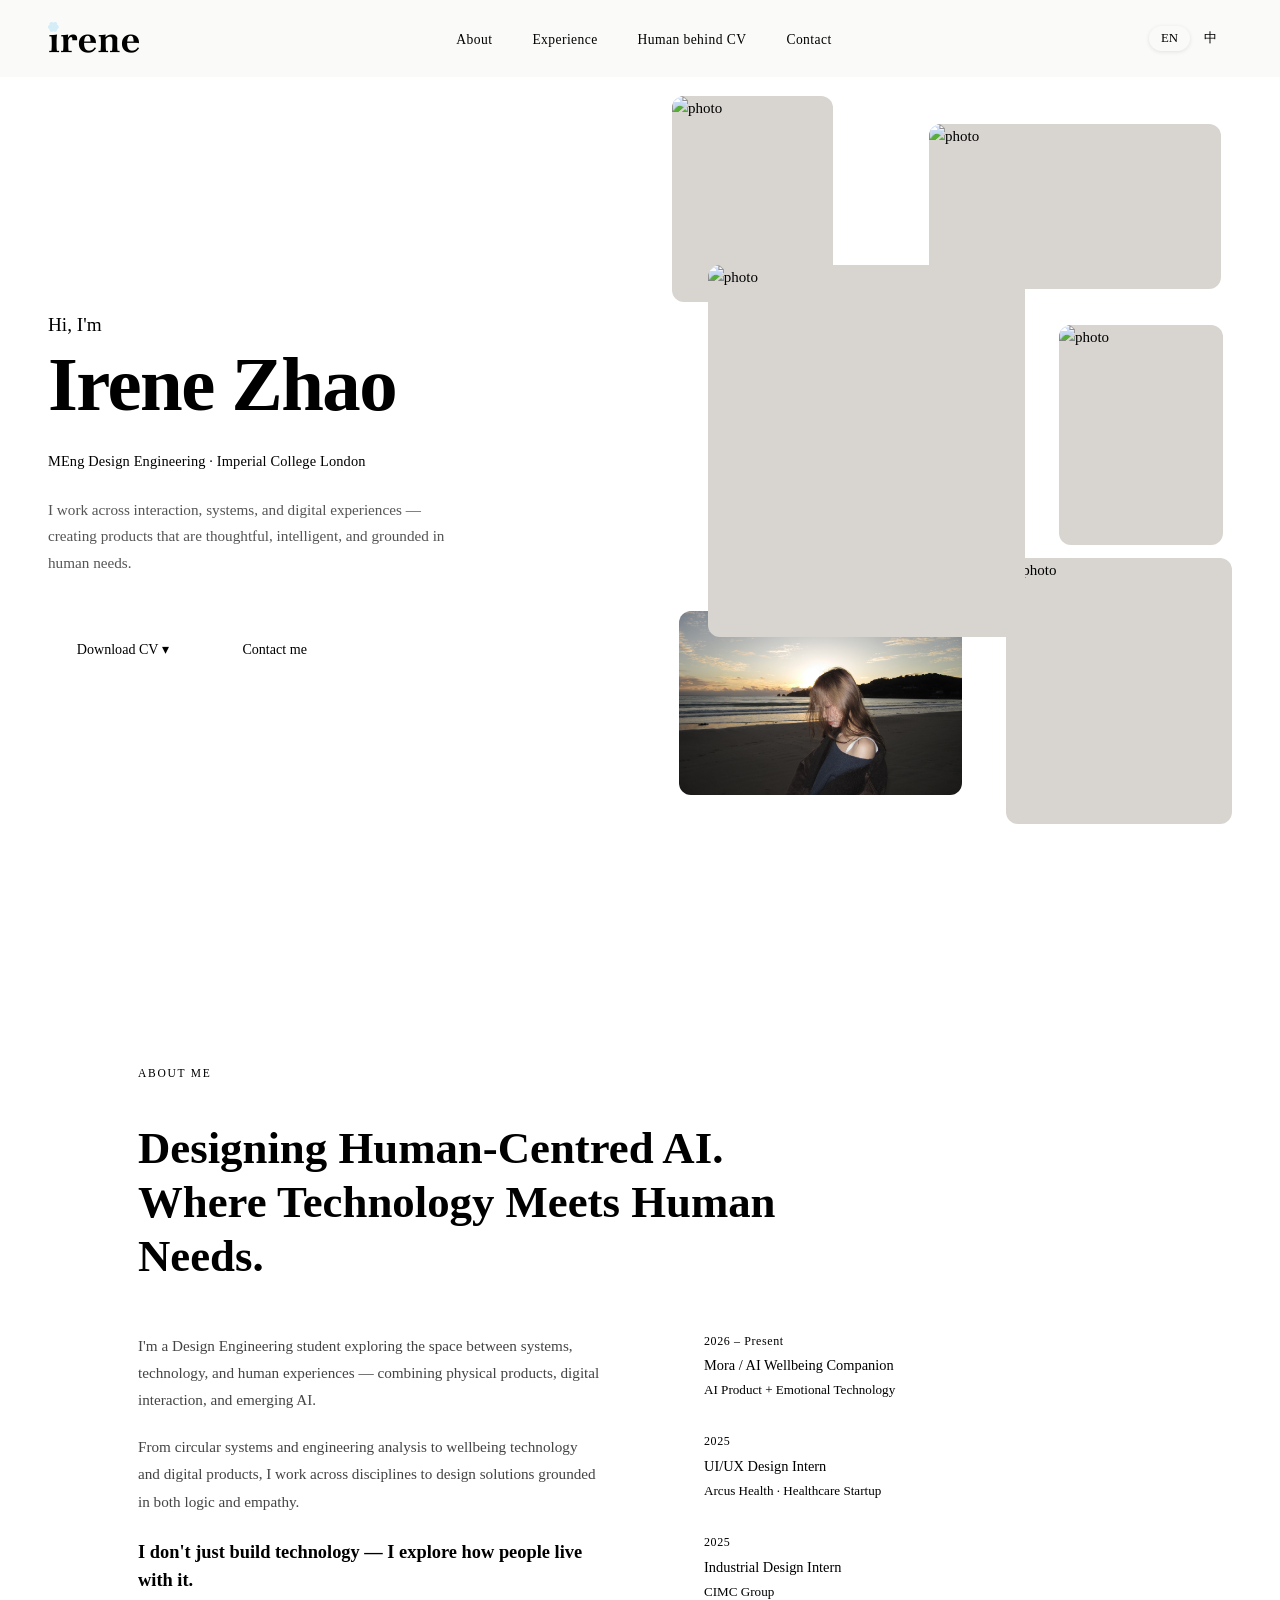
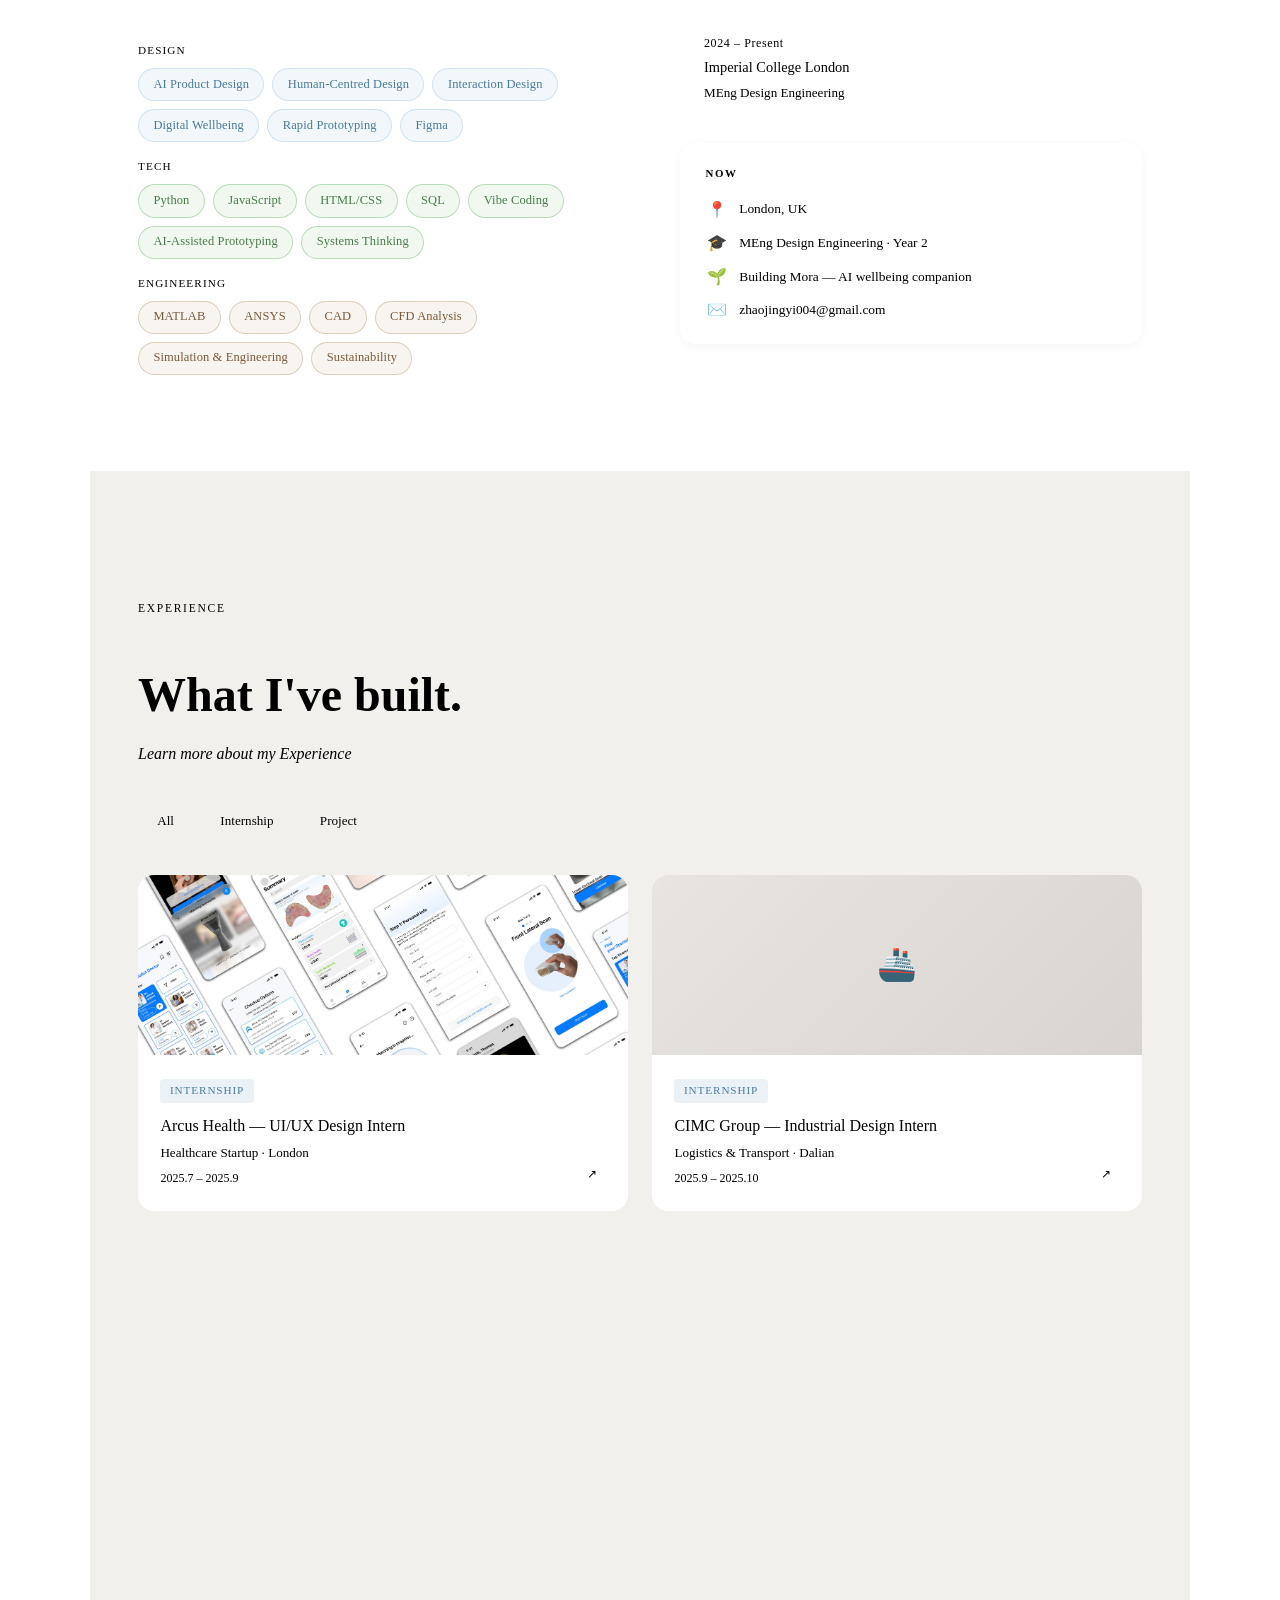
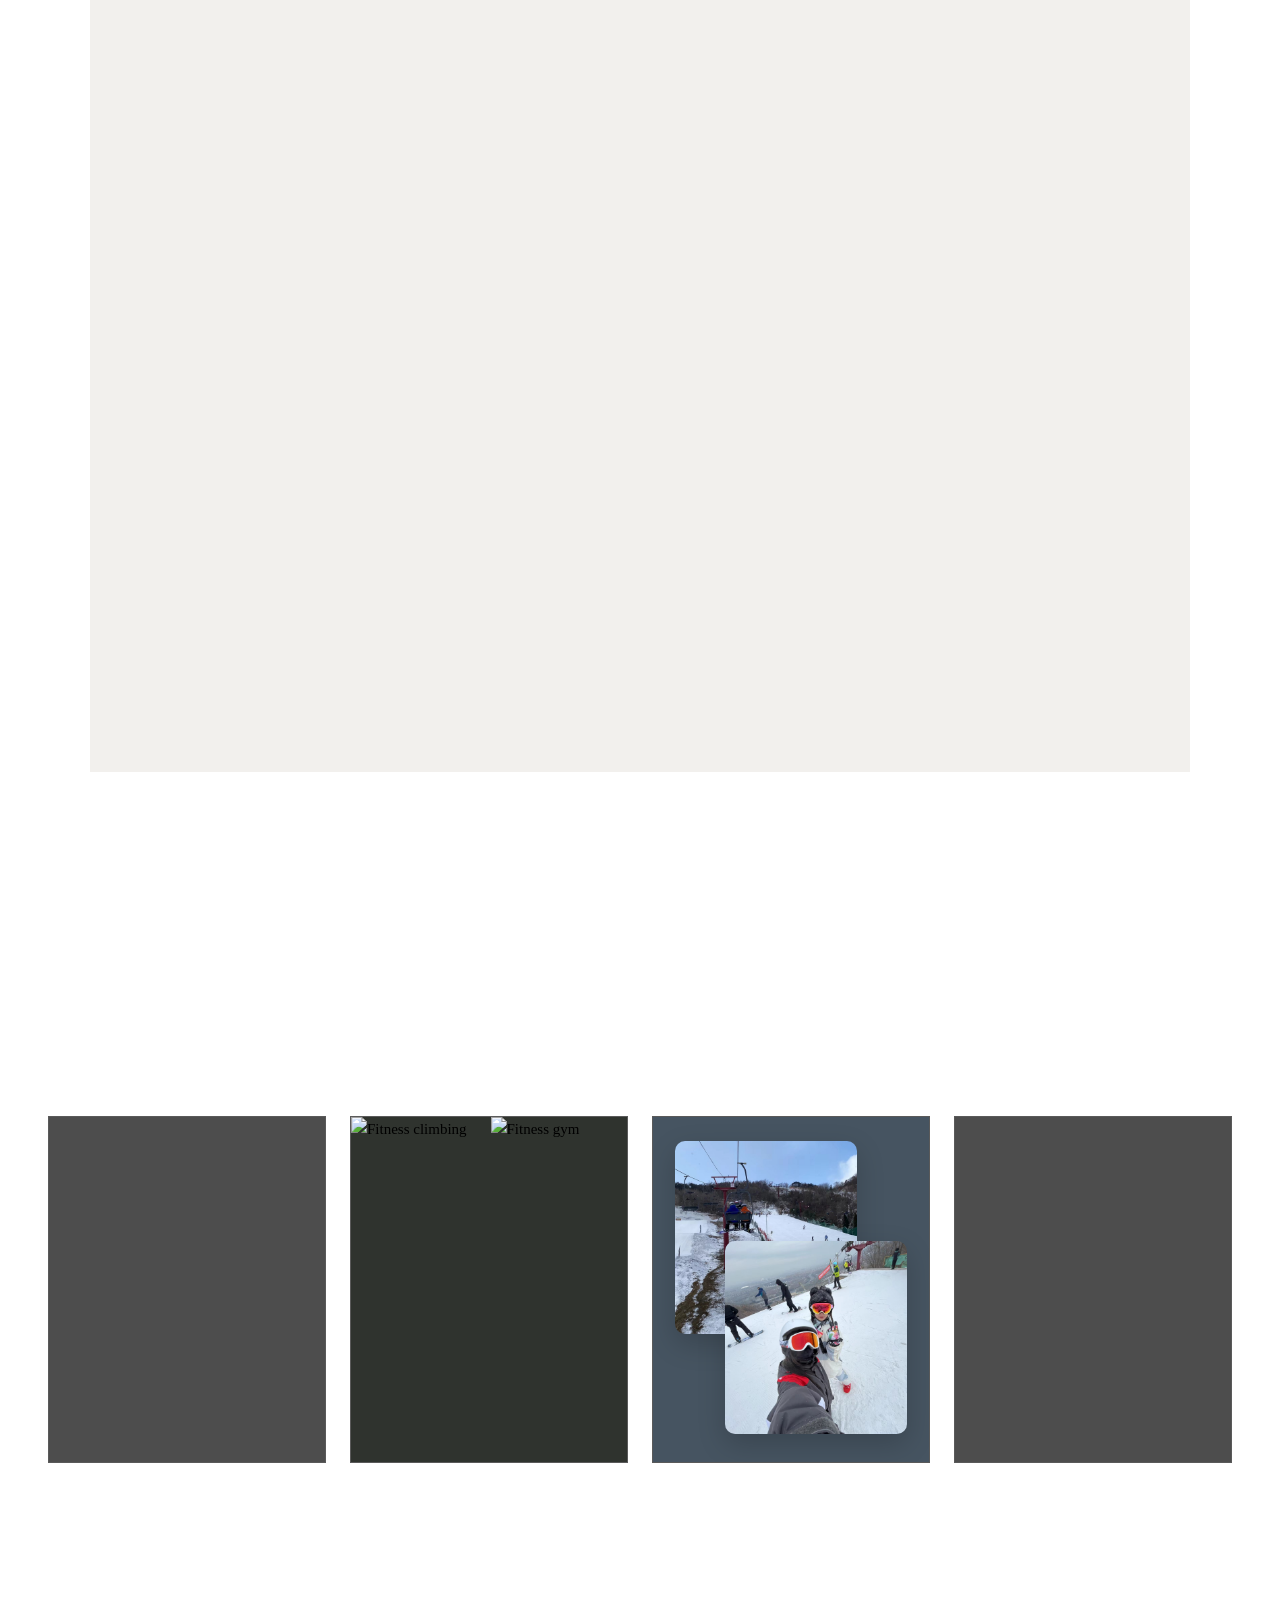
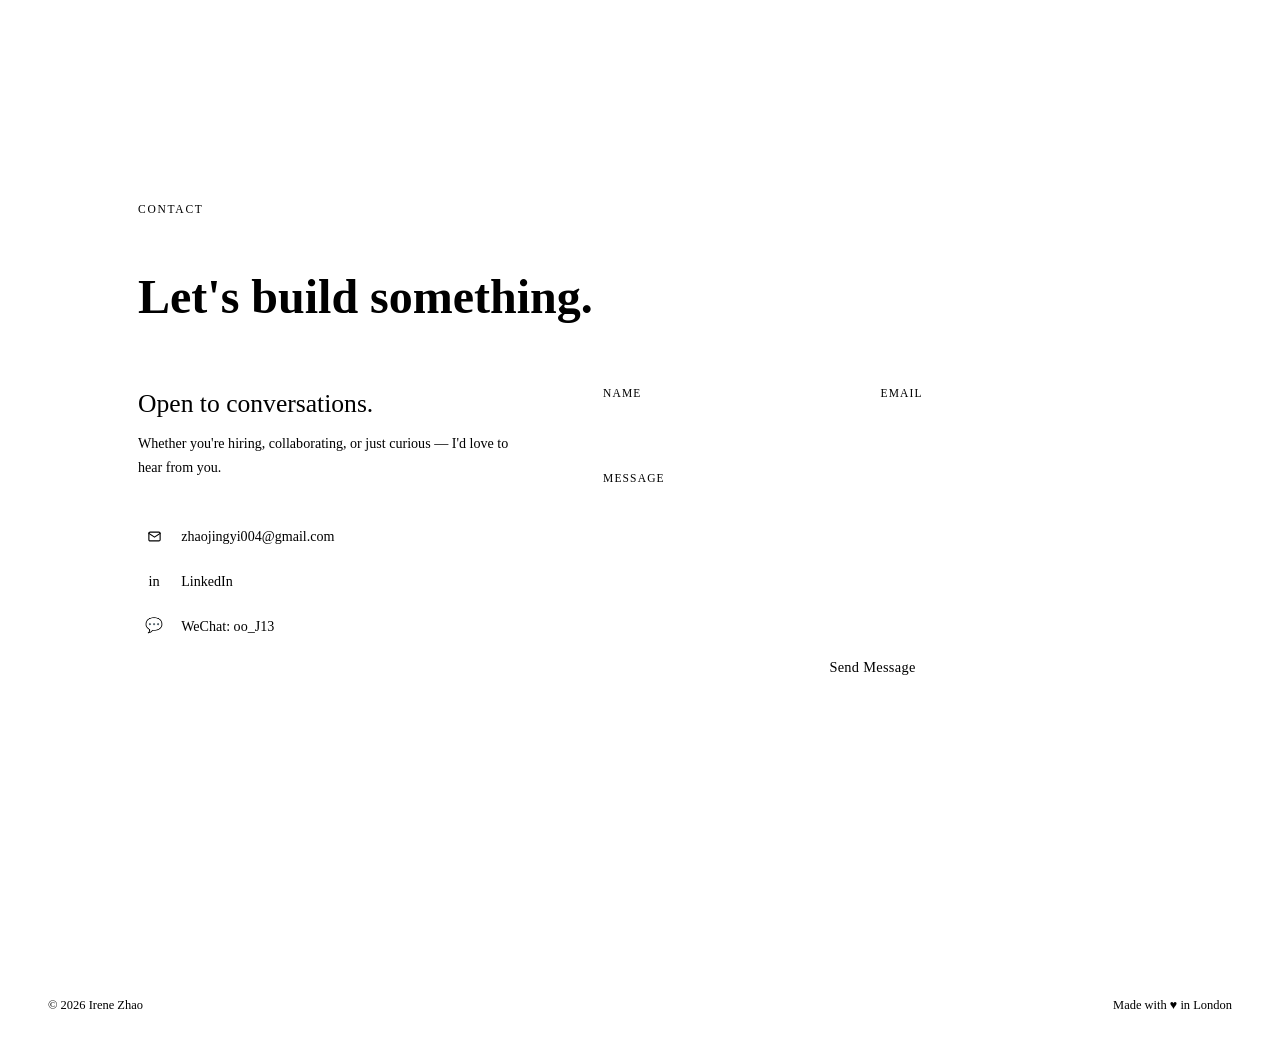
==== commit 90473f6c: "update" ====
--- a/index.html
+++ b/index.html
@@ -266,8 +266,8 @@
 </section>
 
 <!-- ── EXPERIENCE ── -->
-<section id="experience" style="padding-left:3rem;padding-right:3rem;background:#F2F0ED;">
-  <div style="max-width:1100px;margin:0 auto;">
+<section id="experience" style="background:#F2F0ED;padding-left:0;padding-right:0;">
+  <div style="max-width:1100px;margin:0 auto;padding:0 3rem;">
     <div class="section-label fade-in">
       <span data-lang="en">EXPERIENCE</span>
       <span data-lang="zh">经历</span>
--- a/style.css
+++ b/style.css
@@ -1,3 +1,4 @@
+<style>
   /* ── CSS Variables ── */
   :root {
     --bg: #FAFAF8;
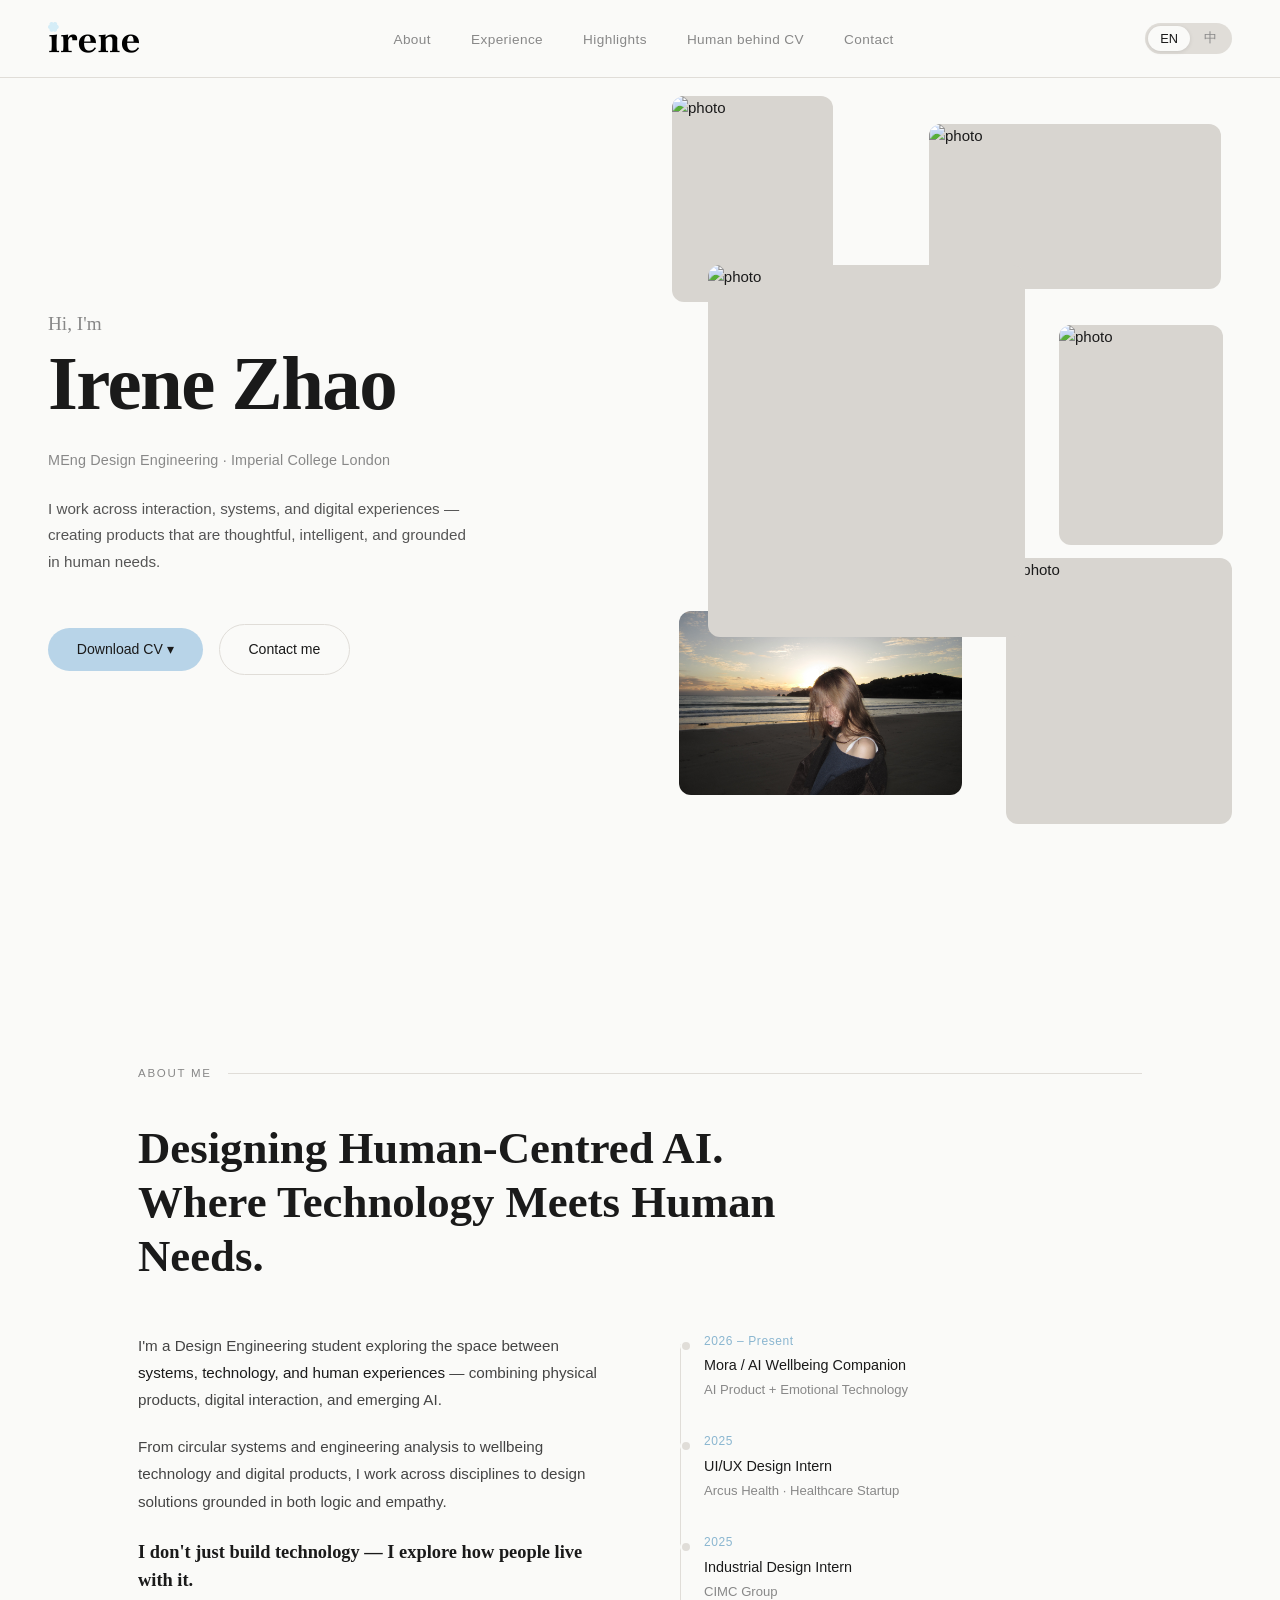
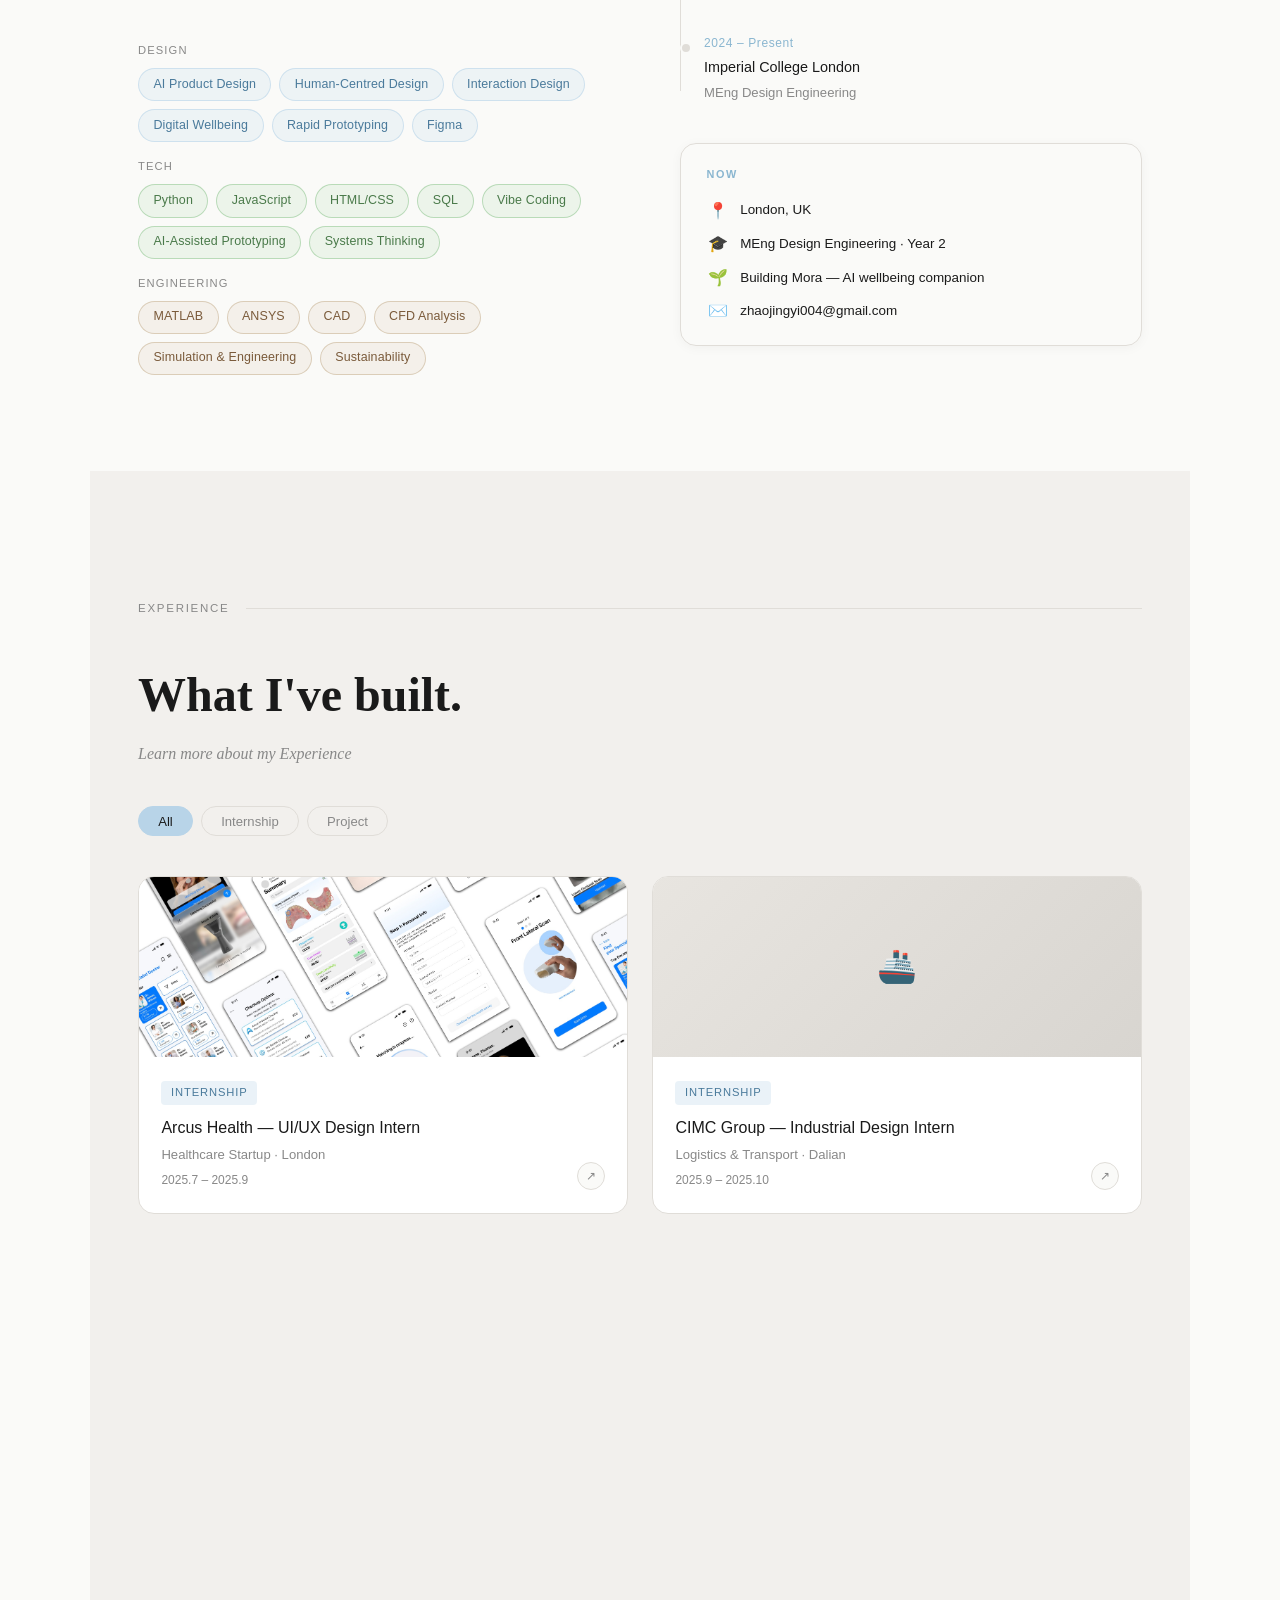
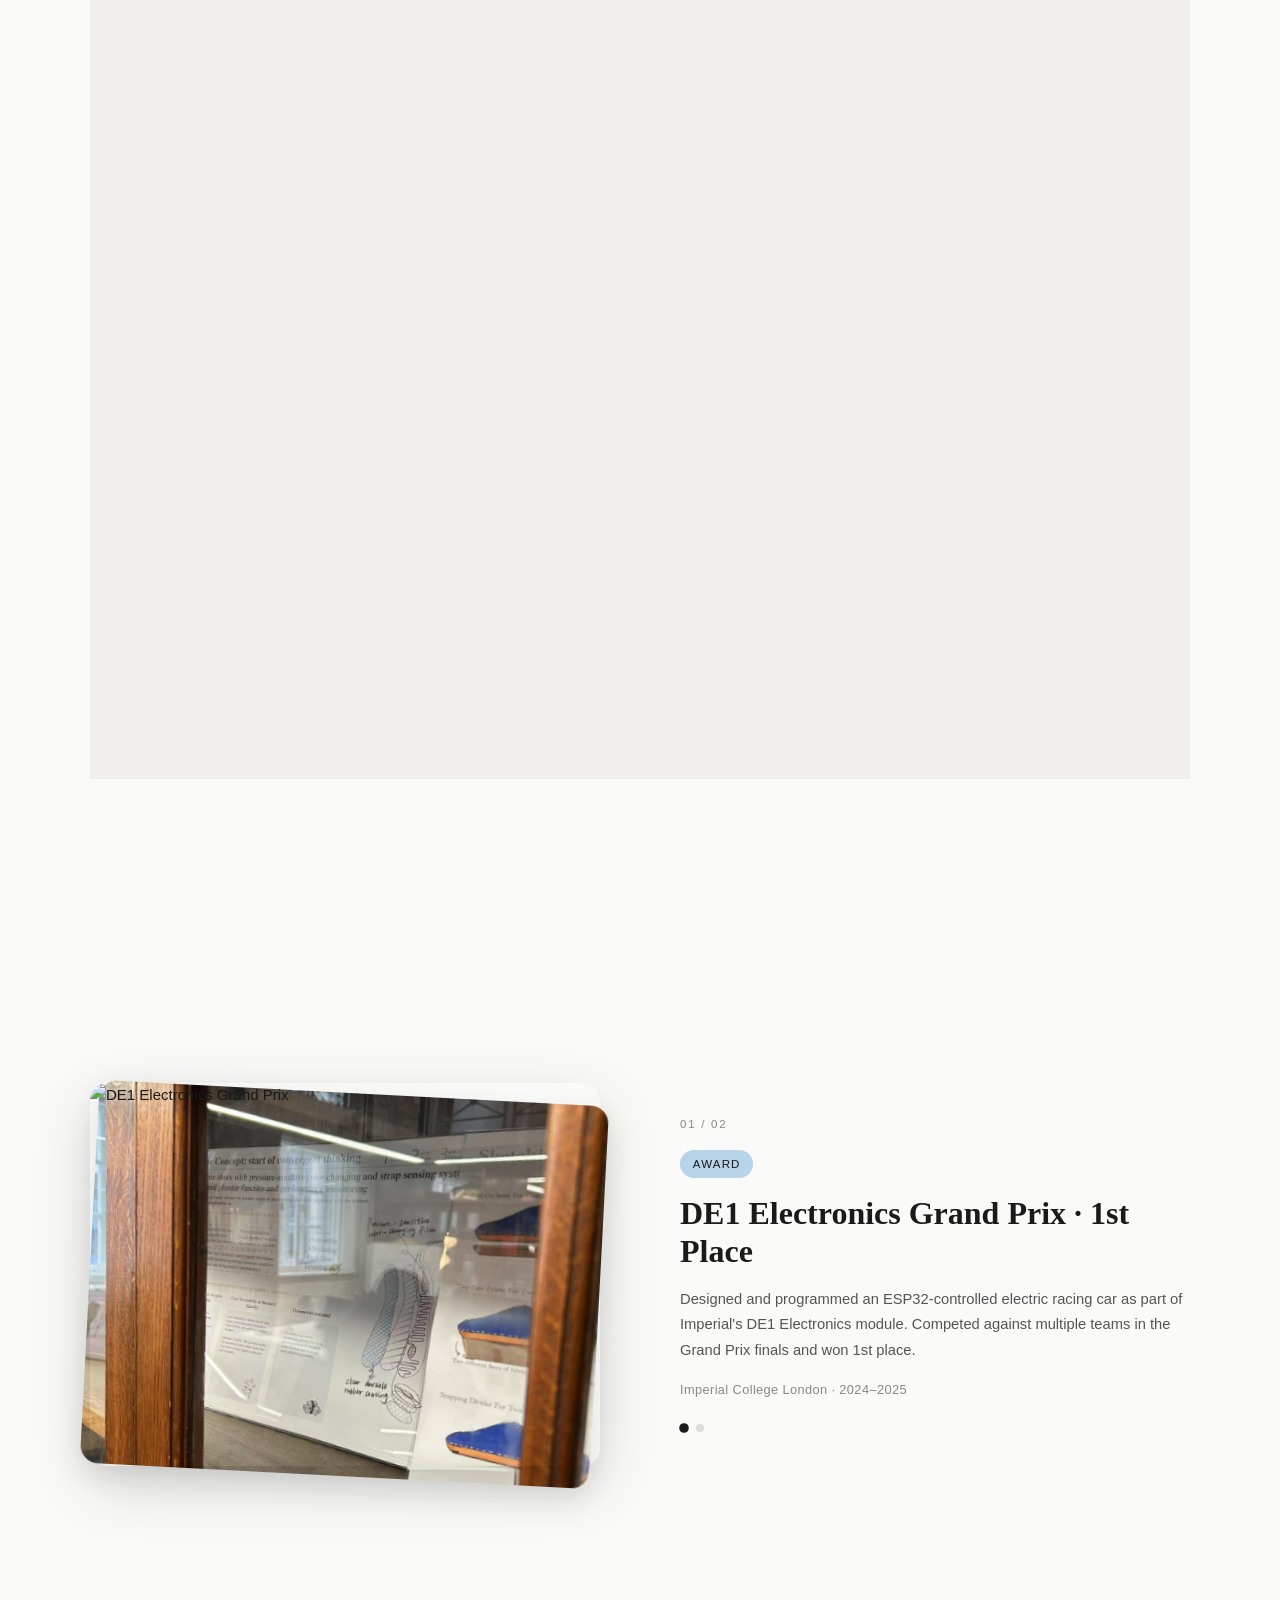
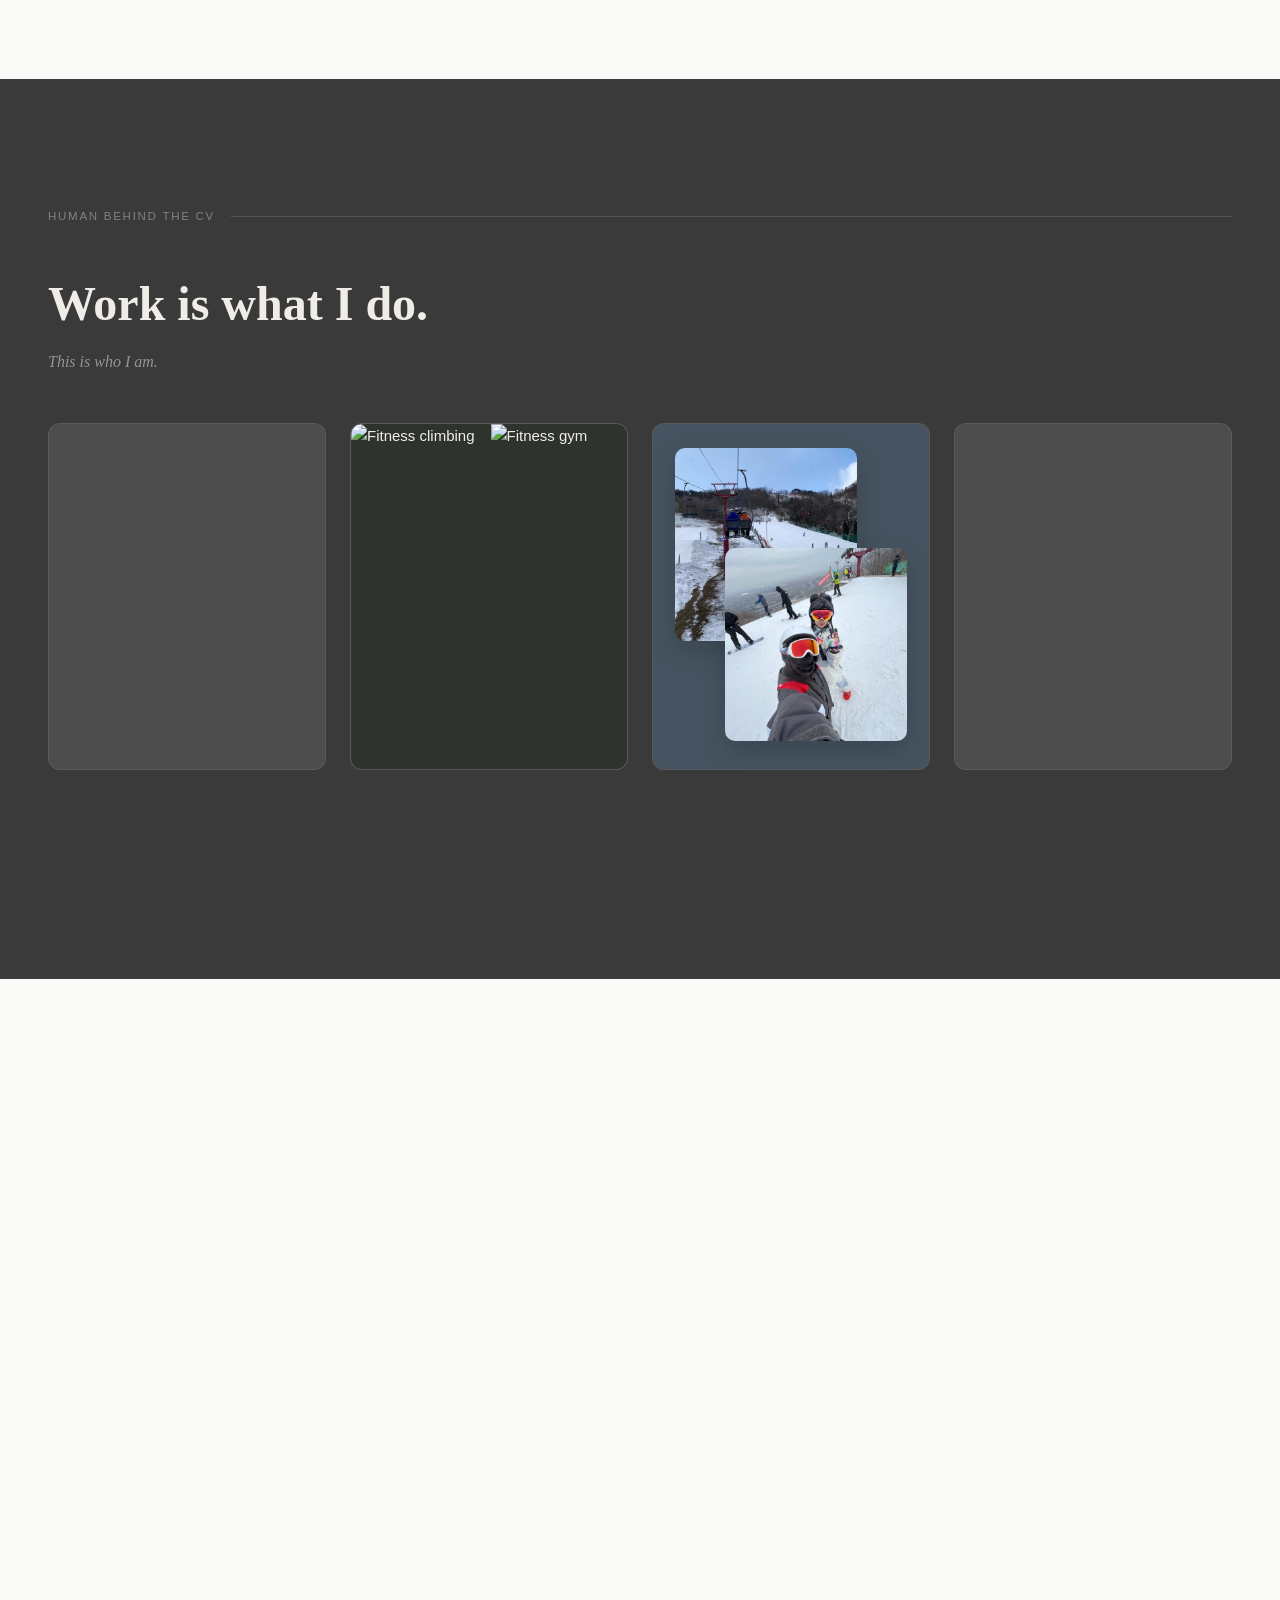
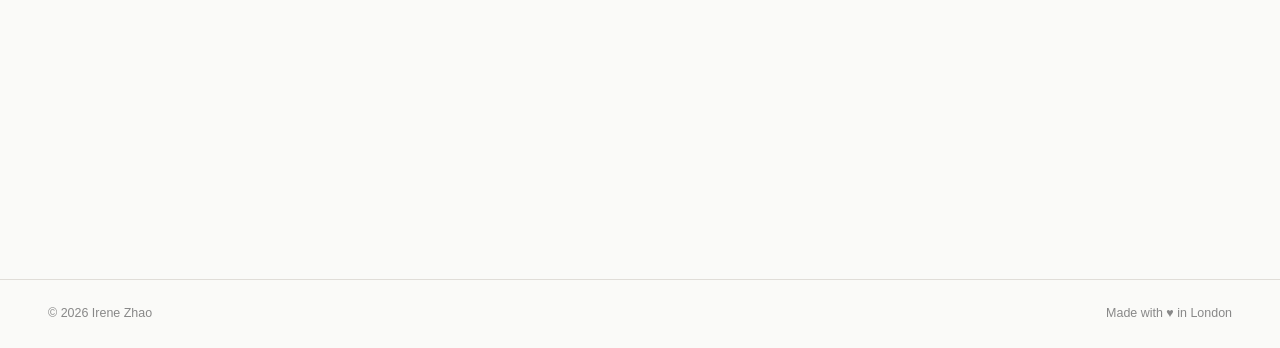
==== commit 3ea1edf4: "2" ====
--- a/index.html
+++ b/index.html
@@ -4,50 +4,22 @@
 <meta charset="UTF-8">
 <meta name="viewport" content="width=device-width, initial-scale=1.0">
 <title>Irene Zhao — Design Engineer</title>
-<link rel="preconnect" href="https://fonts.googleapis.com">
-<link rel="preconnect" href="https://fonts.gstatic.com" crossorigin>
-<link href="https://fonts.googleapis.com/css2?family=Poltawski+Nowy:ital,wght@0,400;0,600;0,700;1,400;1,600&family=Poppins:wght@300;400;500&display=swap" rel="stylesheet">
+<style>
+@font-face { font-family: 'Poltawski Nowy'; src: url('fonts/poltawski-nowy-latin-400-normal.woff2') format('woff2'); font-weight: 400; font-style: normal; font-display: swap; }
+@font-face { font-family: 'Poltawski Nowy'; src: url('fonts/poltawski-nowy-latin-400-italic.woff2') format('woff2'); font-weight: 400; font-style: italic; font-display: swap; }
+@font-face { font-family: 'Poltawski Nowy'; src: url('fonts/poltawski-nowy-latin-600-normal.woff2') format('woff2'); font-weight: 600; font-style: normal; font-display: swap; }
+@font-face { font-family: 'Poltawski Nowy'; src: url('fonts/poltawski-nowy-latin-600-italic.woff2') format('woff2'); font-weight: 600; font-style: italic; font-display: swap; }
+@font-face { font-family: 'Poltawski Nowy'; src: url('fonts/poltawski-nowy-latin-700-normal.woff2') format('woff2'); font-weight: 700; font-style: normal; font-display: swap; }
+@font-face { font-family: 'Poltawski Nowy'; src: url('fonts/poltawski-nowy-latin-700-italic.woff2') format('woff2'); font-weight: 700; font-style: italic; font-display: swap; }
+@font-face { font-family: 'Poppins'; src: url('fonts/poppins-latin-300-normal.woff2') format('woff2'); font-weight: 300; font-style: normal; font-display: swap; }
+@font-face { font-family: 'Poppins'; src: url('fonts/poppins-latin-400-normal.woff2') format('woff2'); font-weight: 400; font-style: normal; font-display: swap; }
+@font-face { font-family: 'Poppins'; src: url('fonts/poppins-latin-500-normal.woff2') format('woff2'); font-weight: 500; font-style: normal; font-display: swap; }
+</style>
 <link rel="stylesheet" href="style.css">
 </head>
 <body>
 
-<!-- ── INTRO ANIMATION ── -->
-<div id="intro">
-  <div style="position:relative; display:flex; align-items:center; justify-content:center; width:300px; height:150px;">
-    <svg class="intro-svg" viewBox="0 0 300 120" xmlns="http://www.w3.org/2000/svg" style="position:absolute;inset:0;width:100%;height:100%;">
-      <!-- Hello path (shown in EN) -->
-      <path id="path-en" class="intro-path"
-        d="M 20 80 L 20 30
-           M 20 55 L 55 55
-           M 55 30 L 55 80
-           M 75 45 Q 75 35 88 35 Q 100 35 100 50 L 100 80
-           M 75 60 L 100 60
-           M 118 35 L 118 80
-           M 118 35 Q 118 25 108 28
-           M 135 35 L 135 80
-           M 135 35 Q 145 35 145 50 L 145 65 Q 145 80 135 80 Q 125 80 125 65 L 125 50 Q 125 35 135 35
-           M 160 35 L 160 80 Q 160 88 170 88 Q 180 88 180 80"
-        fill="none" stroke="var(--text)" stroke-width="3.5" stroke-linecap="round" stroke-linejoin="round"
-        stroke-dasharray="800" stroke-dashoffset="800"
-      />
-      <!-- 你好 path (shown in ZH) -->
-      <path id="path-zh" class="intro-path"
-        d="M 80 25 L 80 95
-           M 50 40 L 110 40
-           M 50 60 L 110 60
-           M 60 25 L 60 95
-           M 100 25 L 100 95
-           M 150 30 Q 170 30 170 50 L 170 70 Q 170 90 150 90 Q 130 90 130 70 L 130 50 Q 130 30 150 30
-           M 145 60 L 155 60"
-        fill="none" stroke="var(--text)" stroke-width="3.5" stroke-linecap="round" stroke-linejoin="round"
-        stroke-dasharray="800" stroke-dashoffset="800"
-        style="display:none;"
-      />
-    </svg>
-    <div class="intro-word" id="intro-word-zh">你好</div>
-    <div class="intro-word" id="intro-word-en">Hello</div>
-  </div>
-</div>
+
 
 <!-- ── NAV ── -->
 <nav id="navbar">
@@ -57,6 +29,7 @@
   <ul class="nav-links">
     <li><a href="#about" data-nav="about"><span data-lang="en">About</span><span data-lang="zh">关于</span></a></li>
     <li><a href="#experience" data-nav="experience"><span data-lang="en">Experience</span><span data-lang="zh">经历</span></a></li>
+    <li><a href="#highlight" data-nav="highlight"><span data-lang="en">Highlights</span><span data-lang="zh">亮点</span></a></li>
     <li><a href="#human" data-nav="human"><span data-lang="en">Human behind CV</span><span data-lang="zh">简历背后的我</span></a></li>
     <li><a href="#contact" data-nav="contact"><span data-lang="en">Contact</span><span data-lang="zh">联系</span></a></li>
   </ul>
@@ -407,6 +380,51 @@
   <div id="drawer-content"></div>
 </div>
 
+<!-- ── HIGHLIGHTS ── -->
+<section id="highlight">
+  <div style="max-width:1100px;margin:0 auto;">
+    <div class="section-label fade-in">
+      <span data-lang="en">HIGHLIGHTS</span>
+      <span data-lang="zh">亮点时刻</span>
+    </div>
+    <h2 class="exp-headline fade-in">
+      <span data-lang="en">Beyond the brief.</span>
+      <span data-lang="zh">课程之外的我。</span>
+    </h2>
+  </div>
+
+  <div class="highlight-layout fade-in" style="max-width:1100px;margin:2.5rem auto 0;">
+    <!-- Card Stack -->
+    <div class="highlight-stack" id="highlightStack" onclick="highlightNext()">
+      <div class="highlight-card" data-index="0" data-pos="0">
+        <img src="IMG_7438.png" alt="DE1 Electronics Grand Prix" style="object-position: center top;" />
+      </div>
+      <div class="highlight-card" data-index="1" data-pos="1">
+        <img src="微信图片_2026-06-01_150146_239.jpg" alt="Footwear Exhibition" />
+      </div>
+    </div>
+
+    <!-- Right Content -->
+    <div class="highlight-content" id="highlightContent">
+      <div class="highlight-counter" id="highlightCounter">01 / 02</div>
+      <div class="highlight-tag" id="highlightTag">Award</div>
+      <h3 class="highlight-title" id="highlightTitle">
+        <span data-lang="en">DE1 Electronics Grand Prix · 1st Place</span>
+        <span data-lang="zh">DE1 电子学 Grand Prix · 冠军</span>
+      </h3>
+      <p class="highlight-desc" id="highlightDesc">
+        <span data-lang="en">Designed and programmed an ESP32-controlled electric racing car as part of Imperial's DE1 Electronics module. Competed against multiple teams in the Grand Prix finals and won 1st place.</span>
+        <span data-lang="zh">在帝国理工 DE1 电子模块中，设计并用 MicroPython 编程控制 ESP32 电动赛车，参加 Grand Prix 决赛并从多支队伍中赢得冠军。</span>
+      </p>
+      <div class="highlight-meta" id="highlightMeta">Imperial College London · 2024–2025</div>
+      <div class="highlight-dots" id="highlightDots">
+        <div class="highlight-dot active" onclick="highlightGoTo(0, event)"></div>
+        <div class="highlight-dot" onclick="highlightGoTo(1, event)"></div>
+      </div>
+    </div>
+  </div>
+</section>
+
 <!-- ── HUMAN BEHIND CV ── -->
 <section id="human">
   <div class="section-label fade-in">
--- a/style.css
+++ b/style.css
@@ -1,4 +1,3 @@
-<style>
   /* ── CSS Variables ── */
   :root {
     --bg: #FAFAF8;
@@ -4746,4 +4745,186 @@
       grid-template-columns: 1fr;
     }
     footer { flex-direction: column; gap: 0.5rem; text-align: center; }
-  }+  }
+  /* ── HIGHLIGHT SECTION ── */
+  #highlight {
+    padding: 8rem 3rem 5rem;
+    background: var(--bg);
+  }
+
+  .highlight-layout {
+    max-width: 1100px;
+    margin: 0 auto;
+    display: grid;
+    grid-template-columns: 1fr 1fr;
+    gap: 5rem;
+    align-items: center;
+  }
+
+  /* Card Stack */
+  .highlight-stack {
+    position: relative;
+    width: 100%;
+    aspect-ratio: 4/3;
+    cursor: pointer;
+    user-select: none;
+  }
+
+  .highlight-card {
+    position: absolute;
+    inset: 0;
+    border-radius: 18px;
+    overflow: hidden;
+    transition: transform 0.5s cubic-bezier(0.4,0,0.2,1), opacity 0.5s ease, box-shadow 0.5s ease;
+    will-change: transform;
+  }
+
+  .highlight-card img {
+    width: 100%;
+    height: 100%;
+    object-fit: cover;
+    display: block;
+    pointer-events: none;
+  }
+
+  .highlight-card .card-placeholder {
+    width: 100%;
+    height: 100%;
+    display: flex;
+    align-items: center;
+    justify-content: center;
+    font-size: 4rem;
+    background: var(--border);
+  }
+
+  /* Stack positions: card 0 = top (active), 1,2,3 = behind */
+  .highlight-card[data-pos="0"] {
+    transform: rotate(0deg) translateY(0px);
+    box-shadow: 0 20px 60px rgba(0,0,0,0.15);
+    z-index: 4;
+    opacity: 1;
+  }
+  .highlight-card[data-pos="1"] {
+    transform: rotate(3deg) translateY(10px);
+    box-shadow: 0 10px 30px rgba(0,0,0,0.1);
+    z-index: 3;
+    opacity: 1;
+  }
+  .highlight-card[data-pos="2"] {
+    transform: rotate(-2deg) translateY(20px);
+    box-shadow: 0 5px 20px rgba(0,0,0,0.08);
+    z-index: 2;
+    opacity: 0.85;
+  }
+  .highlight-card[data-pos="3"] {
+    transform: rotate(4deg) translateY(28px);
+    box-shadow: 0 3px 12px rgba(0,0,0,0.06);
+    z-index: 1;
+    opacity: 0.7;
+  }
+
+  .highlight-card.animating-out {
+    animation: cardSwipeOut 0.45s cubic-bezier(0.4,0,0.2,1) forwards;
+  }
+
+  @keyframes cardSwipeOut {
+    0%   { transform: rotate(0deg) translateY(0px); opacity: 1; }
+    40%  { transform: rotate(-8deg) translateY(-40px) translateX(-60px); opacity: 0.6; }
+    100% { transform: rotate(-12deg) translateY(60px) translateX(-120px); opacity: 0; }
+  }
+
+  .highlight-next-hint {
+    position: absolute;
+    bottom: -2.5rem;
+    left: 50%;
+    transform: translateX(-50%);
+    font-size: 0.75rem;
+    color: var(--text-muted);
+    letter-spacing: 0.08em;
+    display: flex;
+    align-items: center;
+    gap: 0.4rem;
+  }
+
+  /* Right side content */
+  .highlight-content {
+    display: flex;
+    flex-direction: column;
+    gap: 1rem;
+  }
+
+  .highlight-counter {
+    font-size: 0.72rem;
+    letter-spacing: 0.15em;
+    color: var(--text-muted);
+    text-transform: uppercase;
+  }
+
+  .highlight-tag {
+    display: inline-block;
+    font-size: 0.72rem;
+    letter-spacing: 0.1em;
+    text-transform: uppercase;
+    padding: 0.3rem 0.8rem;
+    border-radius: 50px;
+    background: var(--accent);
+    color: var(--text);
+    font-weight: 500;
+    width: fit-content;
+  }
+
+  .highlight-title {
+    font-family: var(--font-display);
+    font-size: clamp(1.6rem, 2.5vw, 2.2rem);
+    font-weight: 600;
+    line-height: 1.2;
+    transition: opacity 0.3s ease, transform 0.3s ease;
+  }
+
+  .highlight-desc {
+    font-size: 0.92rem;
+    color: #555;
+    line-height: 1.75;
+    transition: opacity 0.3s ease, transform 0.3s ease;
+  }
+
+  .highlight-meta {
+    font-size: 0.8rem;
+    color: var(--text-muted);
+    letter-spacing: 0.03em;
+  }
+
+  .highlight-content.transitioning .highlight-title,
+  .highlight-content.transitioning .highlight-desc,
+  .highlight-content.transitioning .highlight-tag {
+    opacity: 0;
+    transform: translateY(8px);
+  }
+
+  .highlight-dots {
+    display: flex;
+    gap: 0.5rem;
+    margin-top: 0.5rem;
+  }
+
+  .highlight-dot {
+    width: 8px;
+    height: 8px;
+    border-radius: 50%;
+    background: var(--border);
+    cursor: pointer;
+    transition: background 0.3s ease, transform 0.3s ease;
+  }
+
+  .highlight-dot.active {
+    background: var(--text);
+    transform: scale(1.2);
+  }
+
+  @media (max-width: 768px) {
+    .highlight-layout {
+      grid-template-columns: 1fr;
+      gap: 3rem;
+    }
+    #highlight { padding: 6rem 1.5rem 4rem; }
+  }
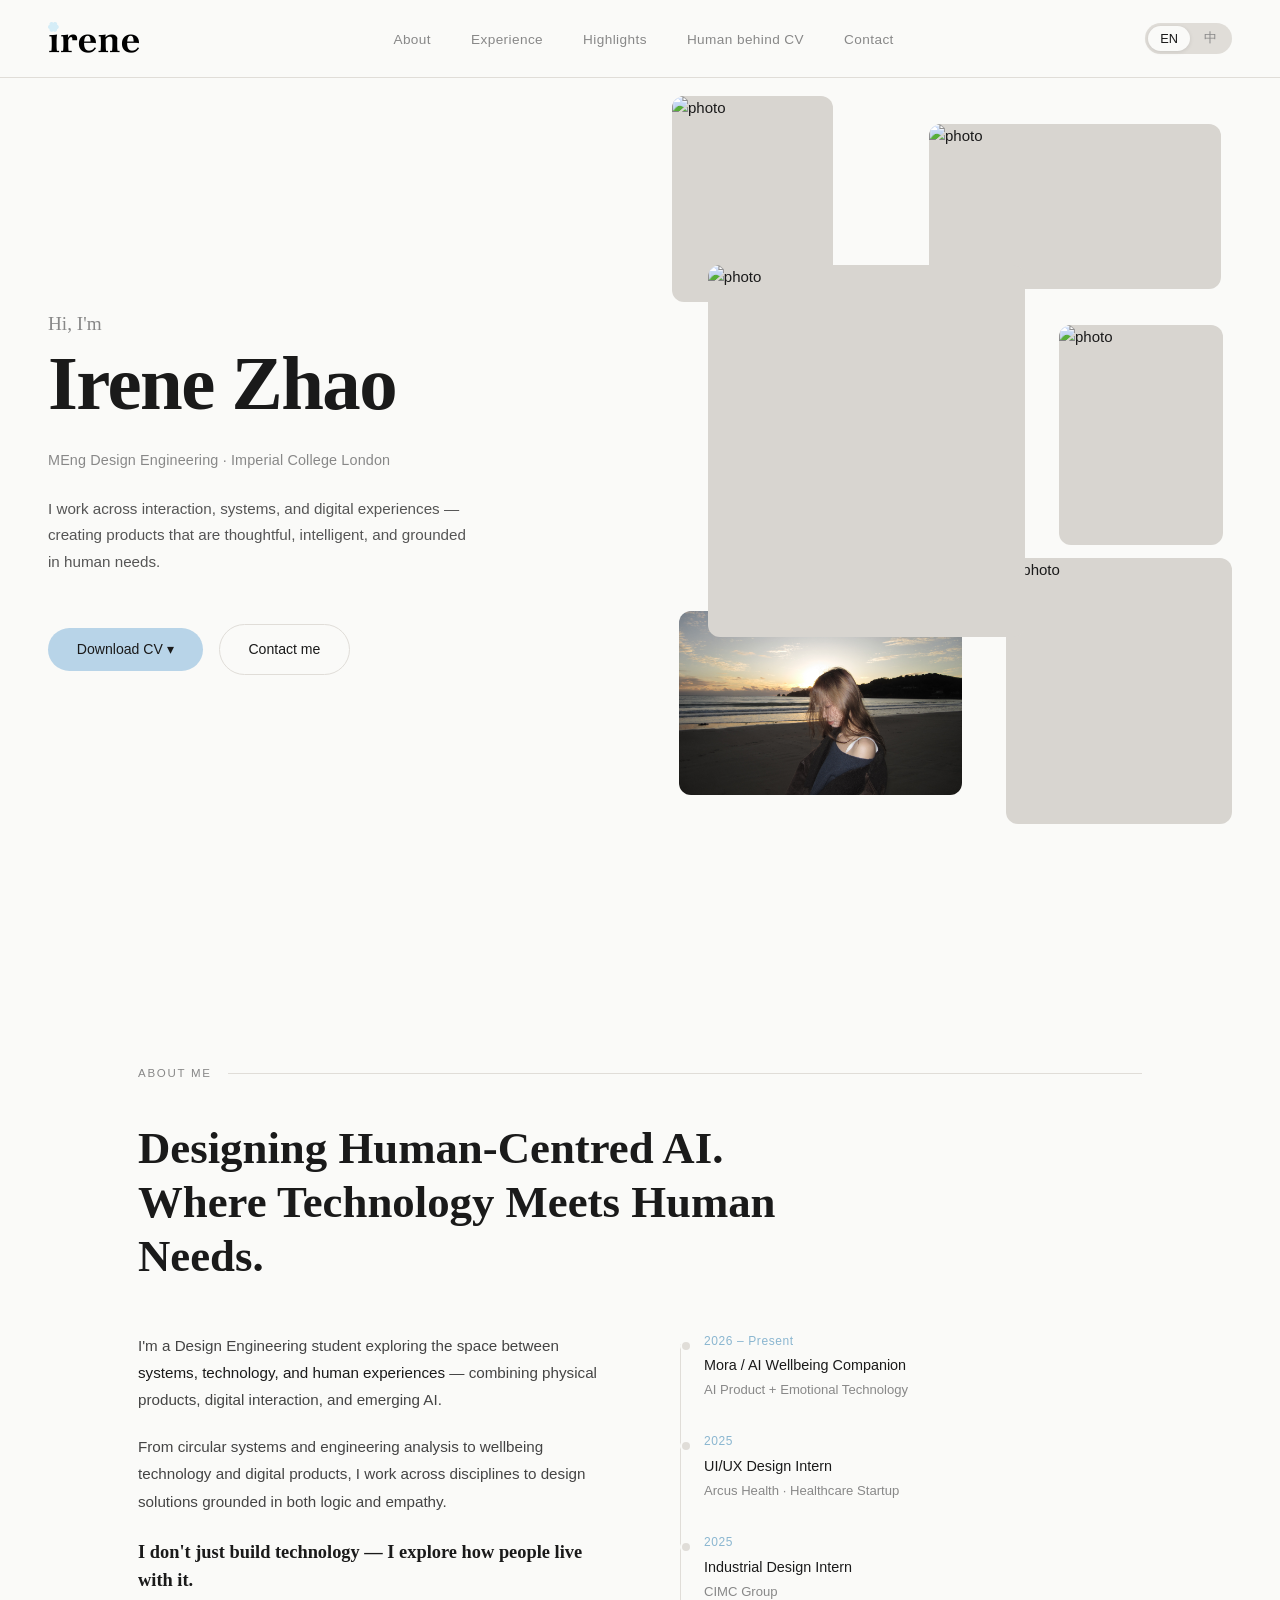
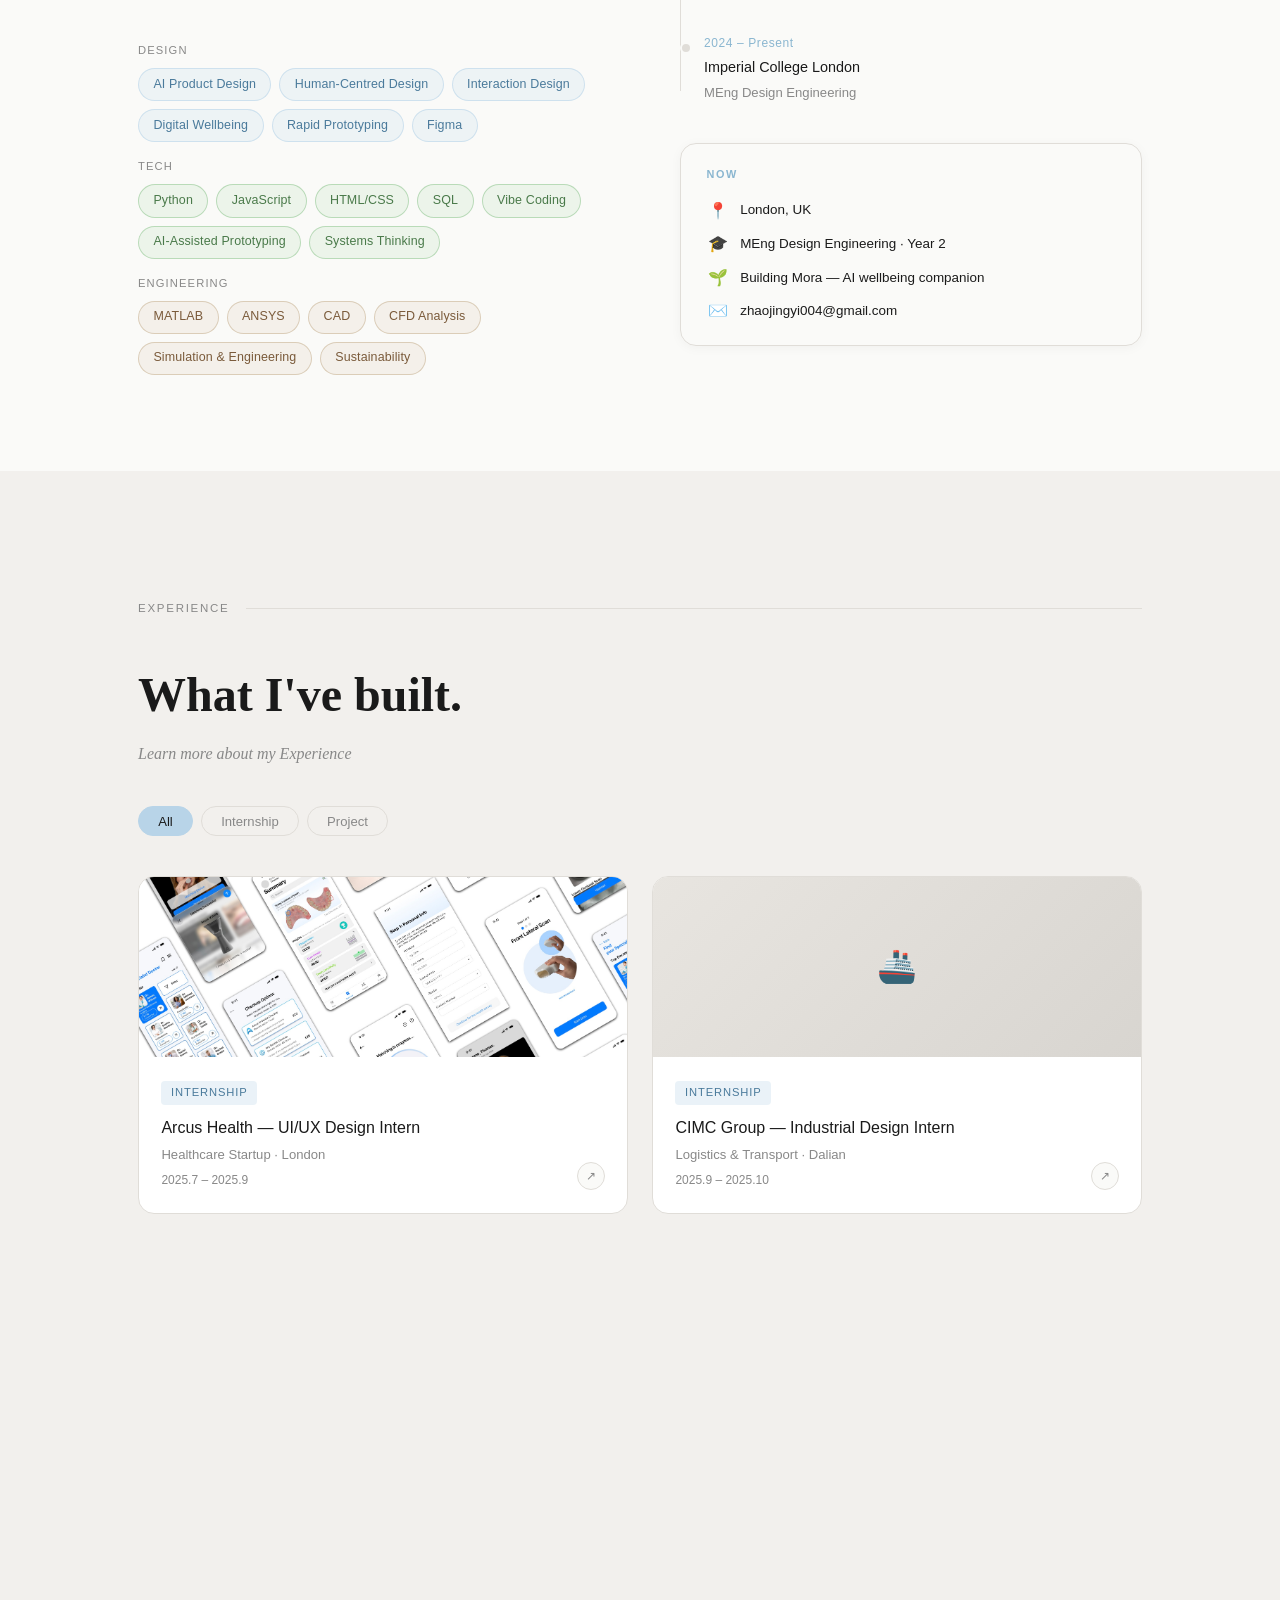
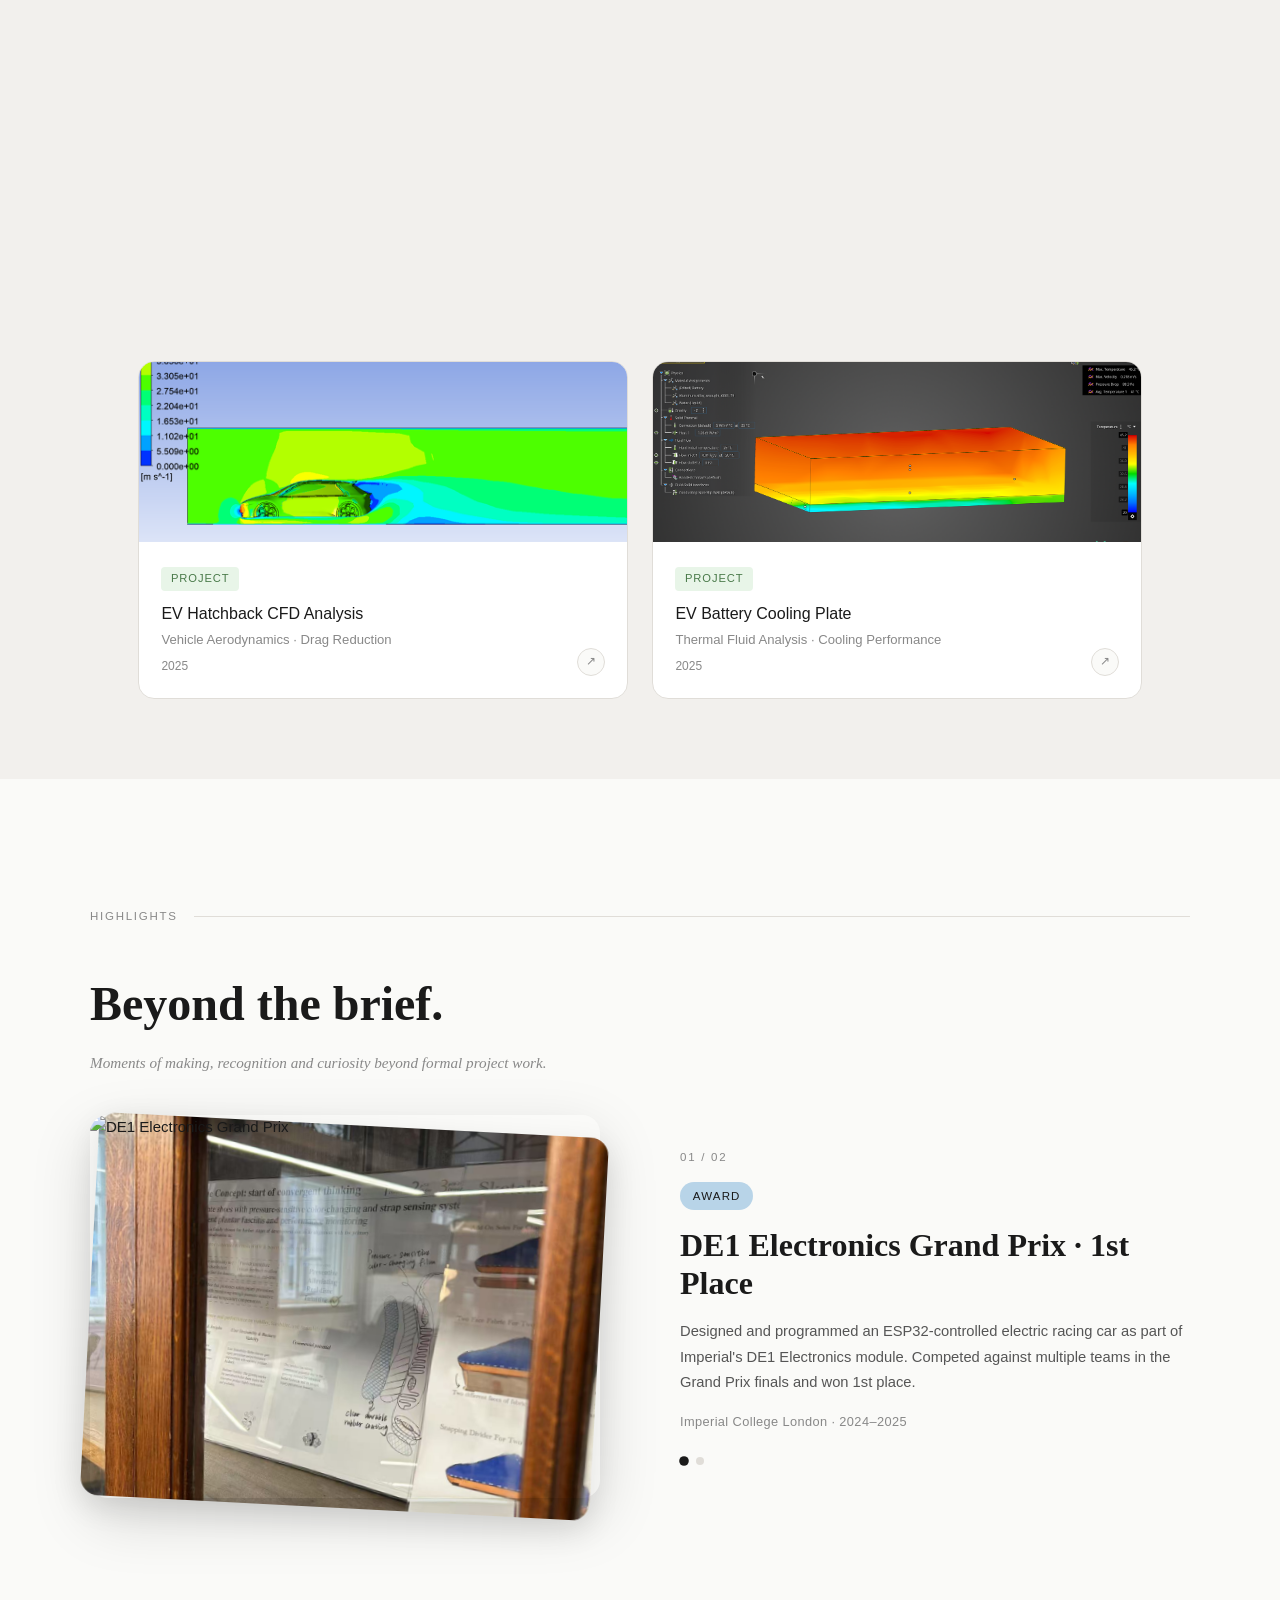
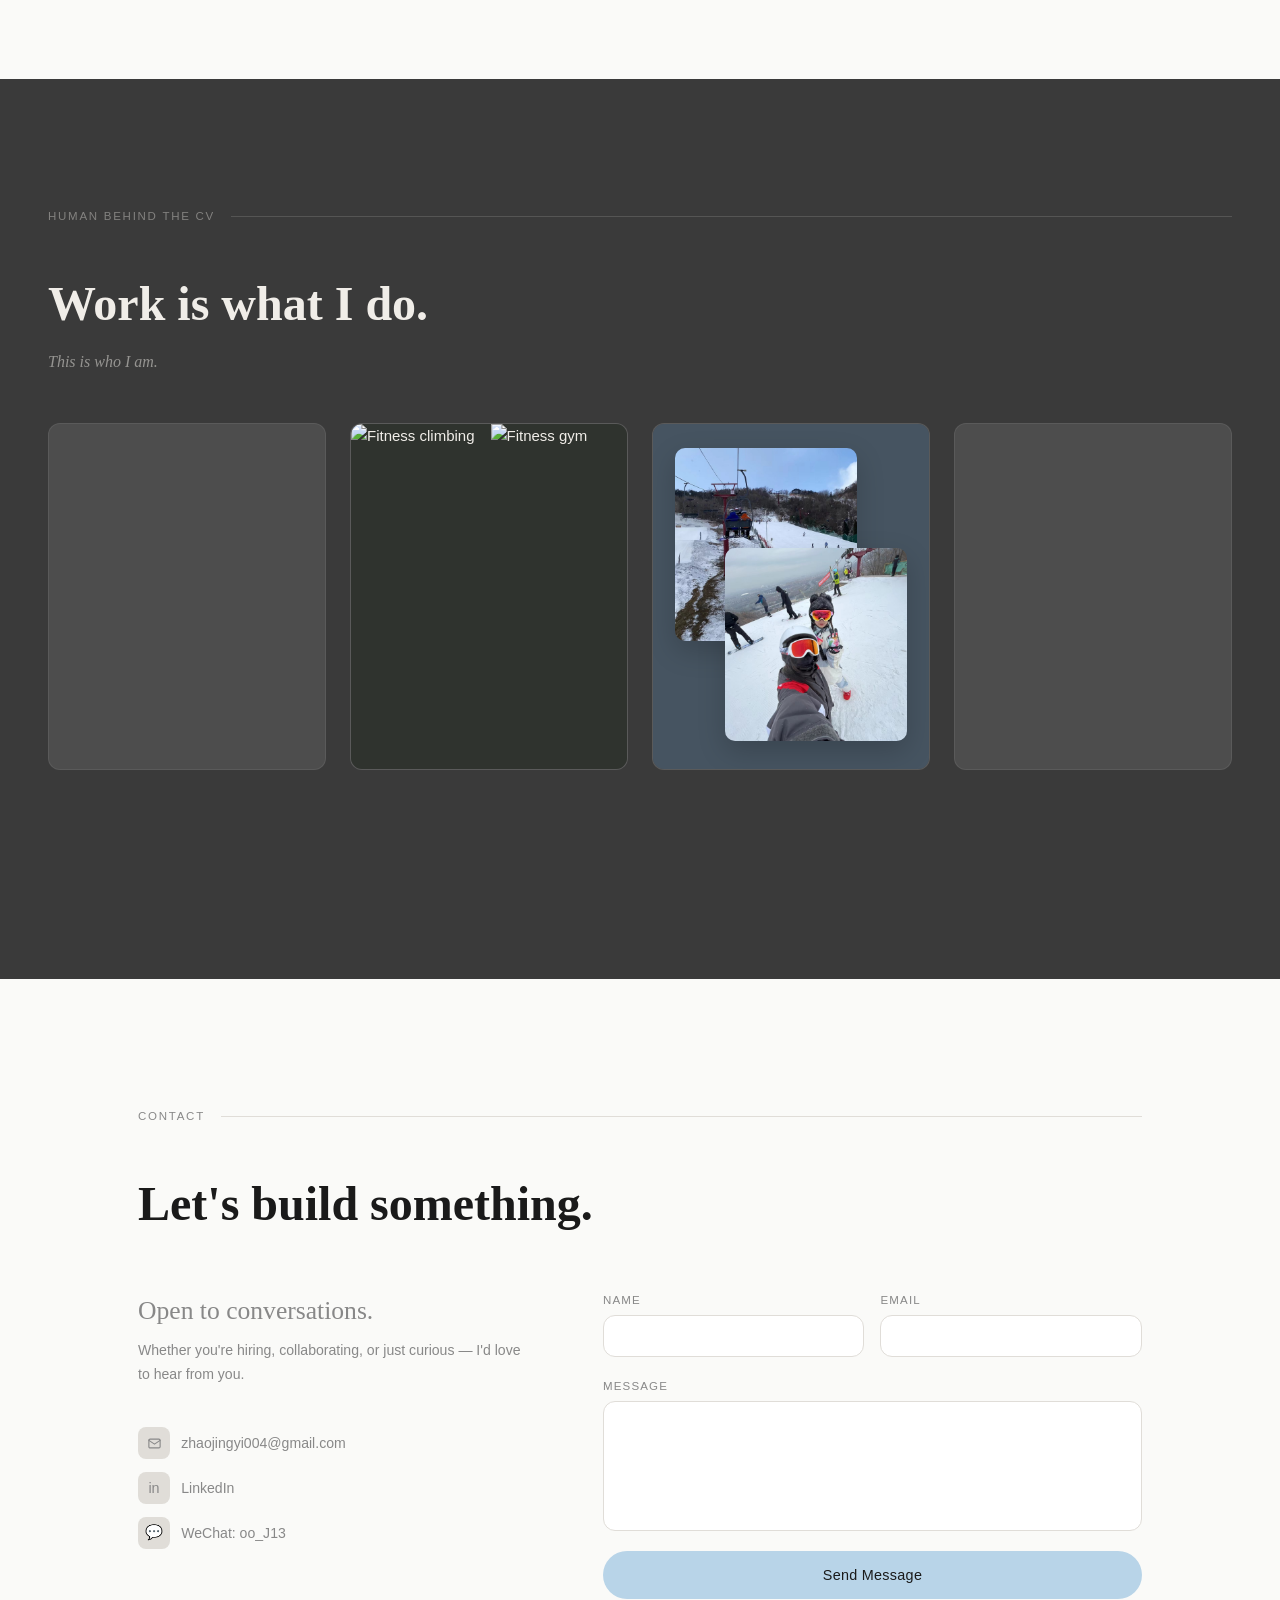
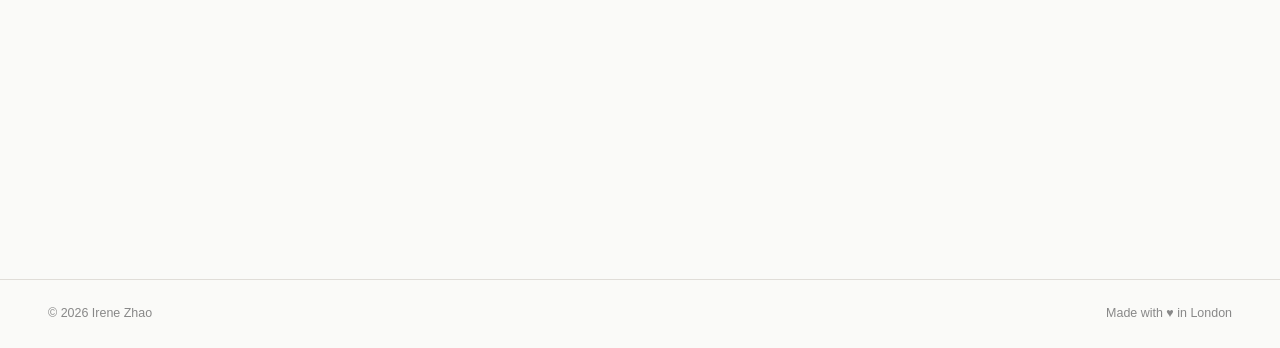
==== commit 85654b30: "3" ====
--- a/index.html
+++ b/index.html
@@ -393,6 +393,11 @@
     </h2>
   </div>
 
+  <p style="max-width:1100px;margin:0.5rem auto 0 auto;font-style:italic;color:var(--text-muted);font-size:0.95rem;font-family:var(--font-display);">
+    <span data-lang="en">Moments of making, recognition and curiosity beyond formal project work.</span>
+    <span data-lang="zh">课题之外的制作、荣誉与好奇心。</span>
+  </p>
+
   <div class="highlight-layout fade-in" style="max-width:1100px;margin:2.5rem auto 0;">
     <!-- Card Stack -->
     <div class="highlight-stack" id="highlightStack" onclick="highlightNext()">
--- a/style.css
+++ b/style.css
@@ -585,8 +585,8 @@
 
   /* ── EXPERIENCE ── */
   #experience {
-    max-width: 1100px;
-    margin: 0 auto;
+    max-width: 100%;
+    margin: 0;
     padding-left: 0;
     padding-right: 0;
   }
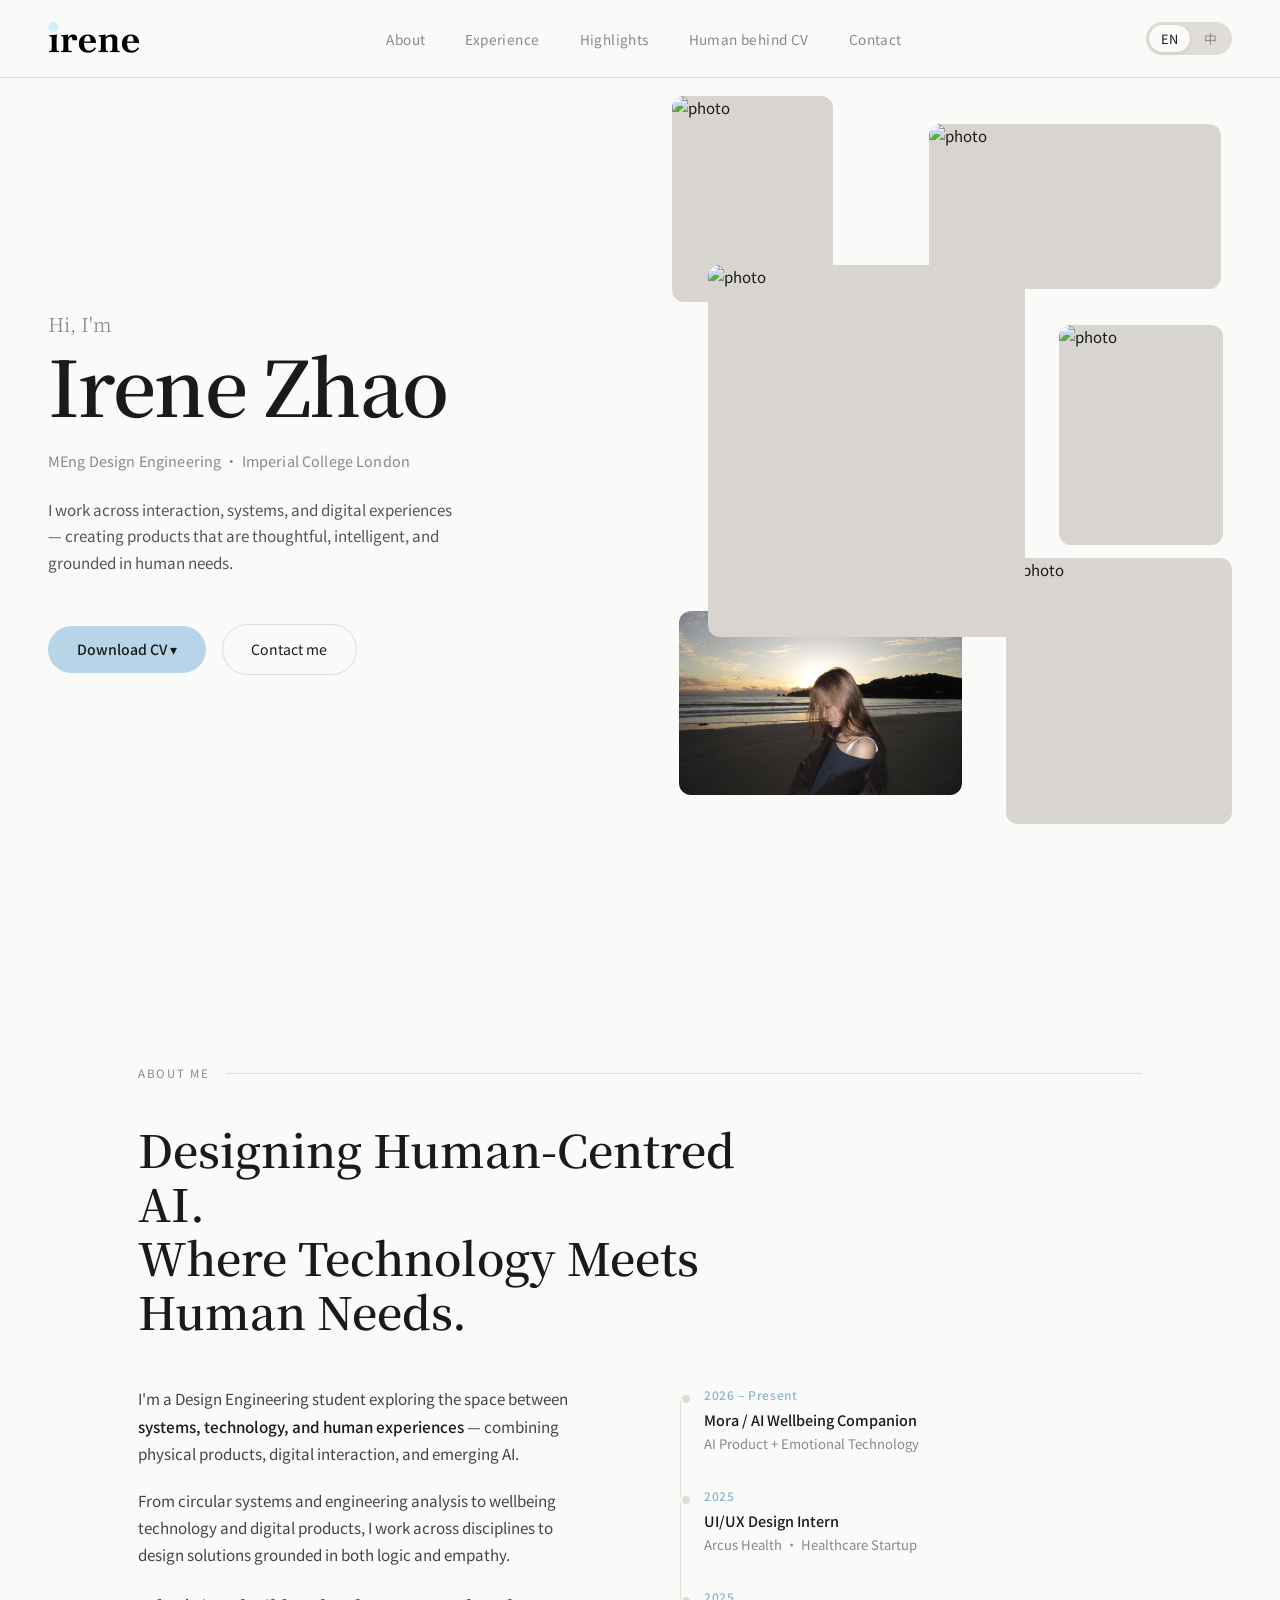
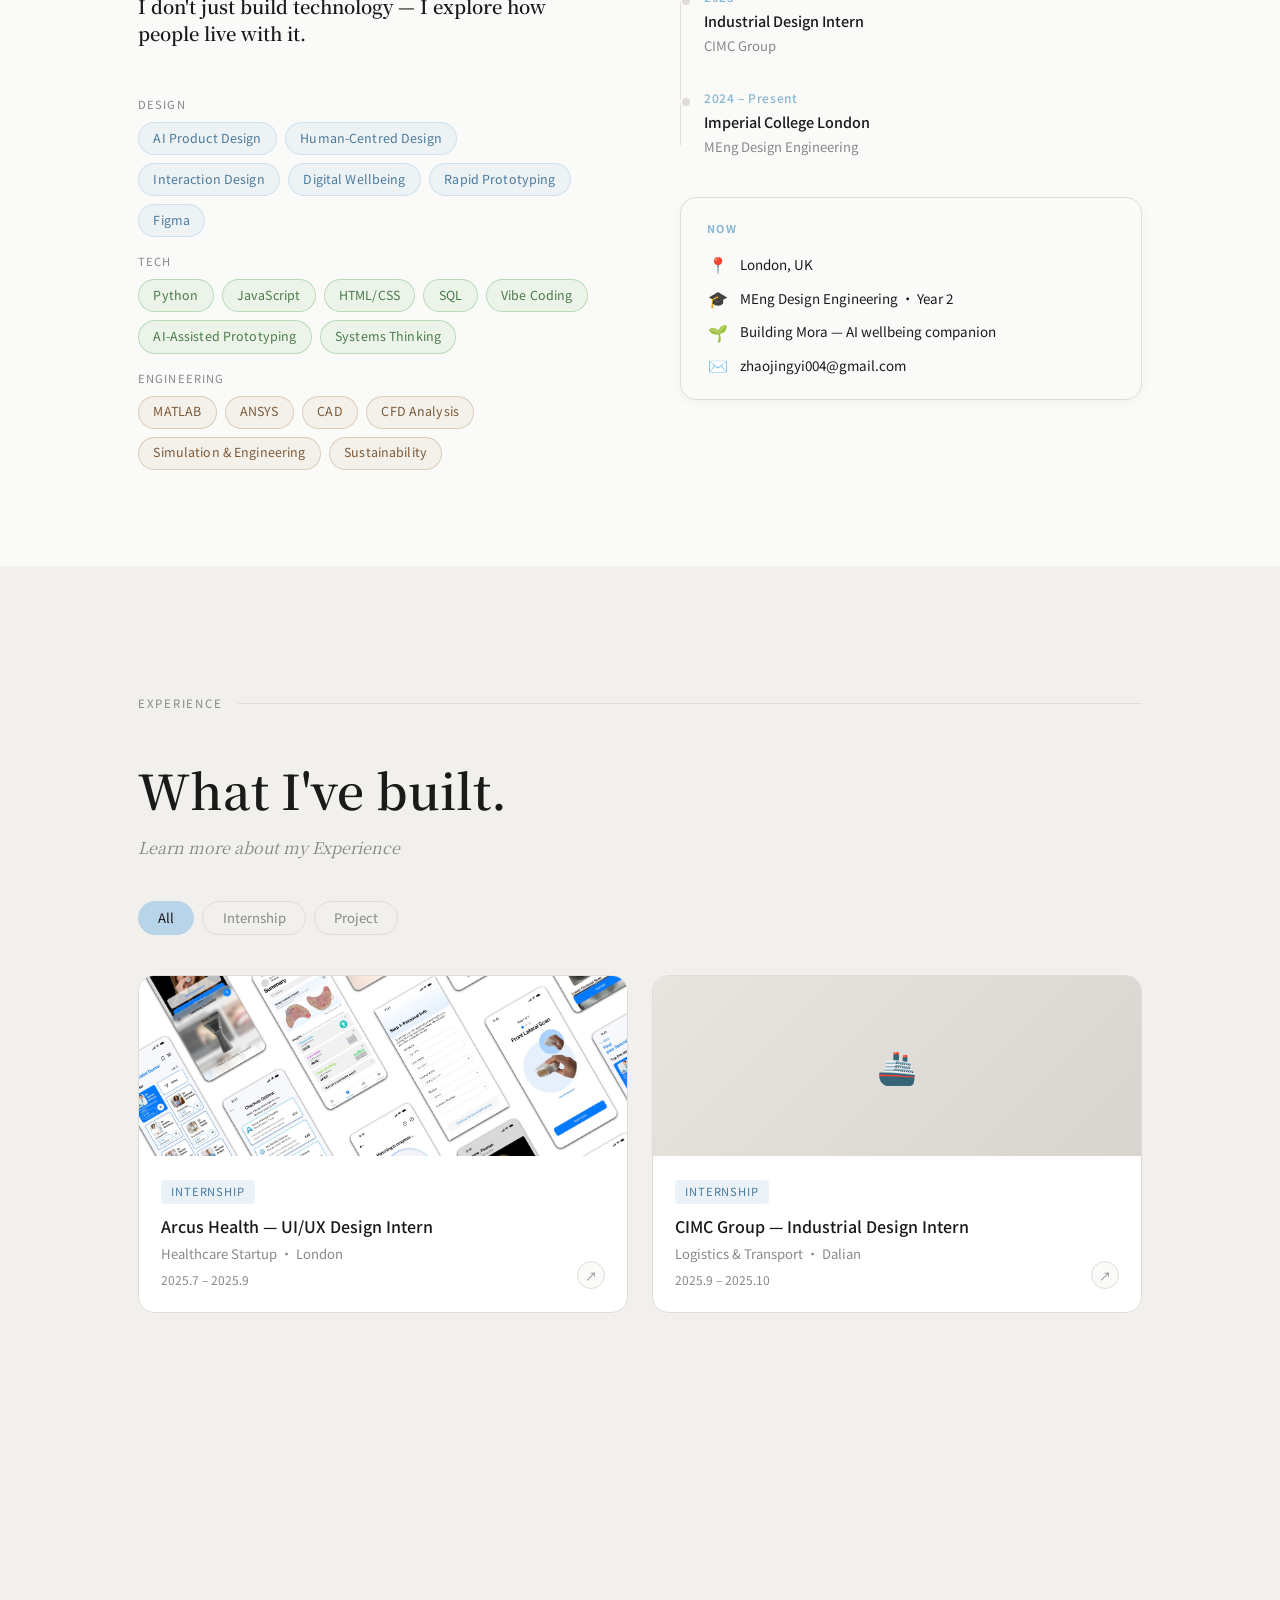
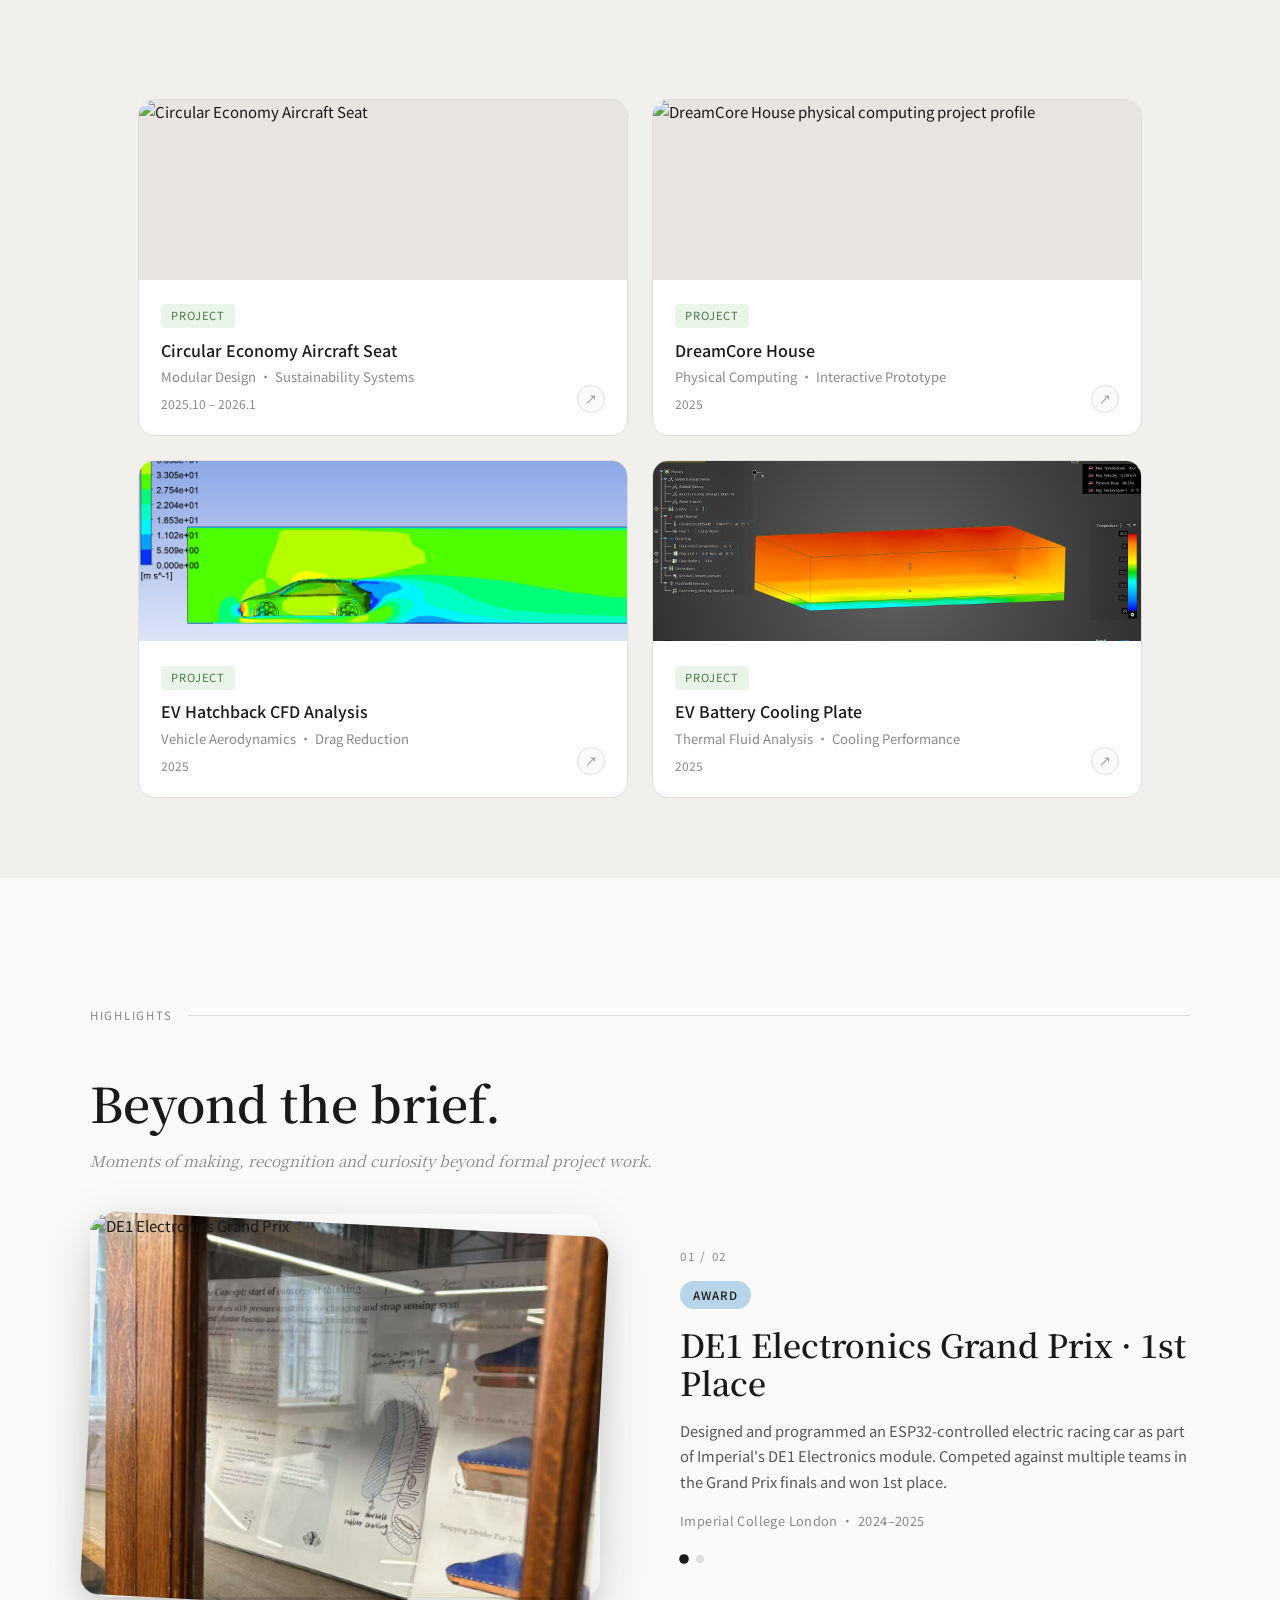
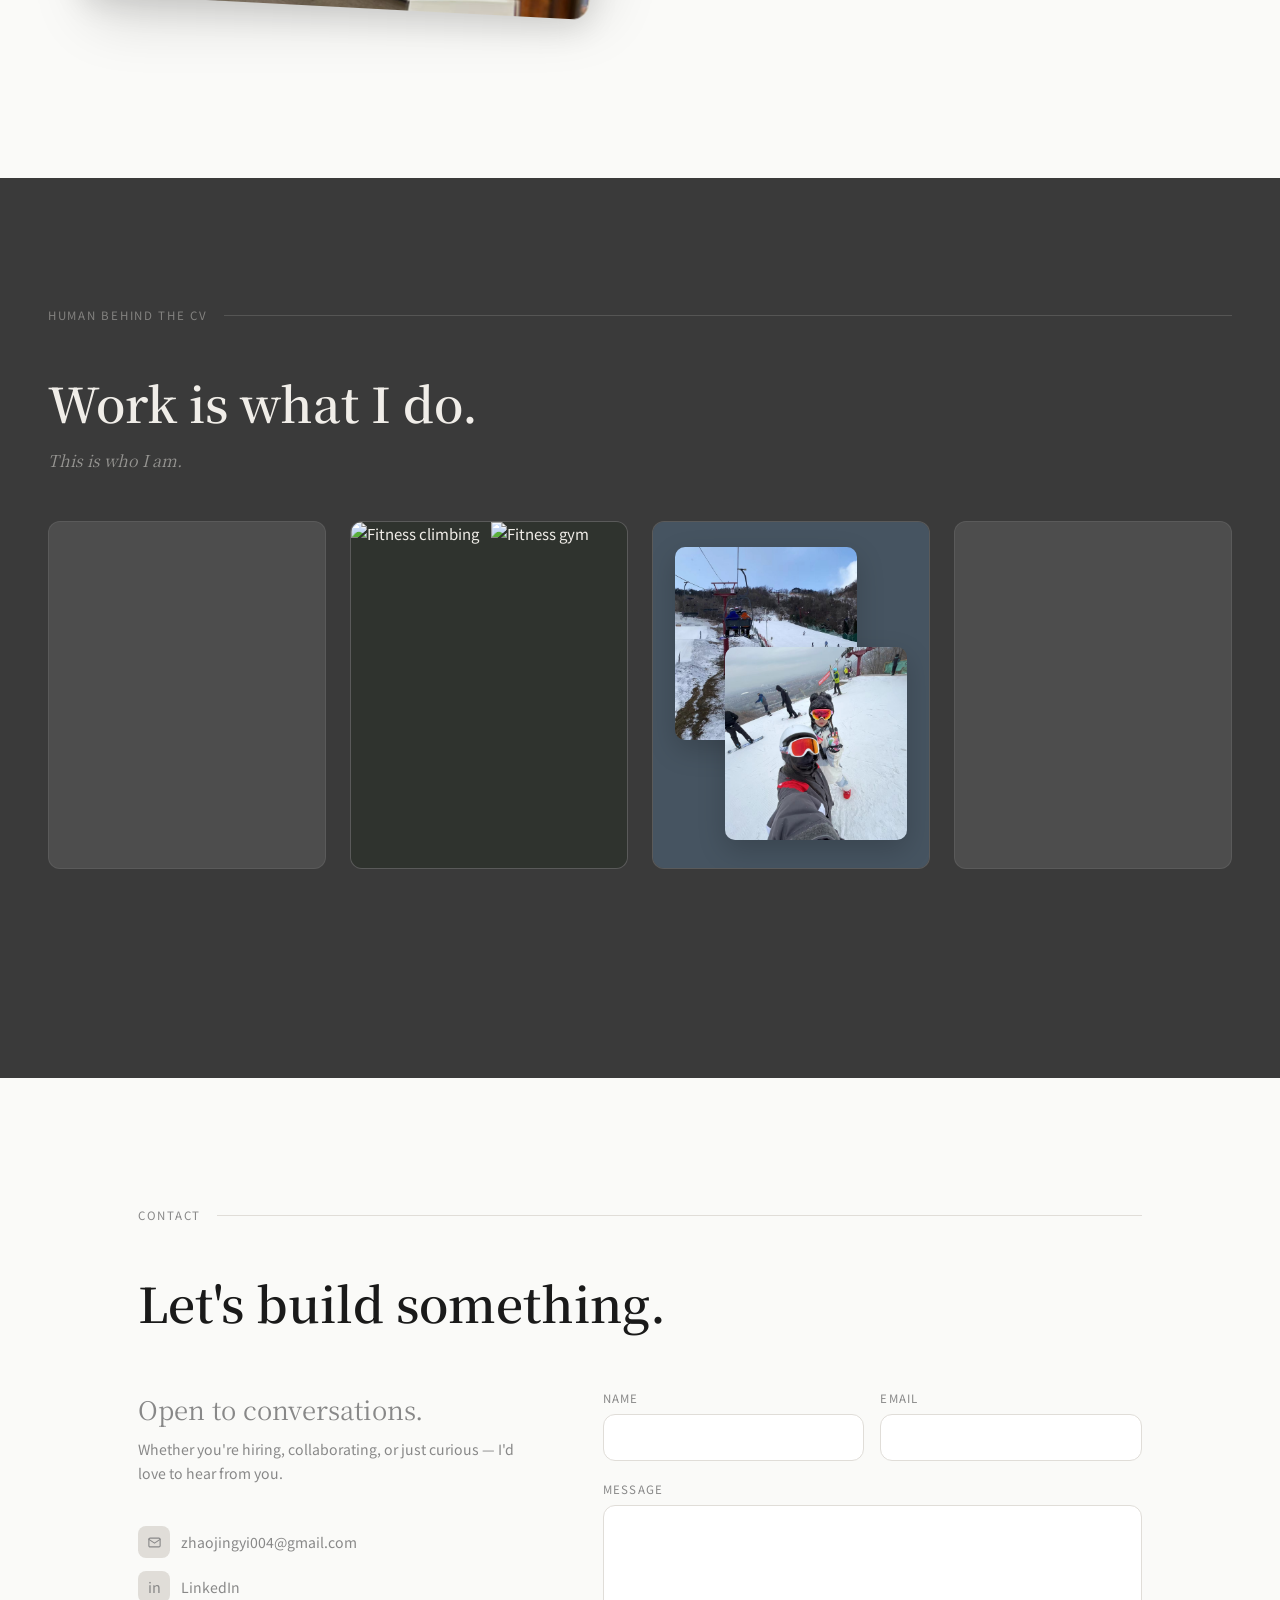
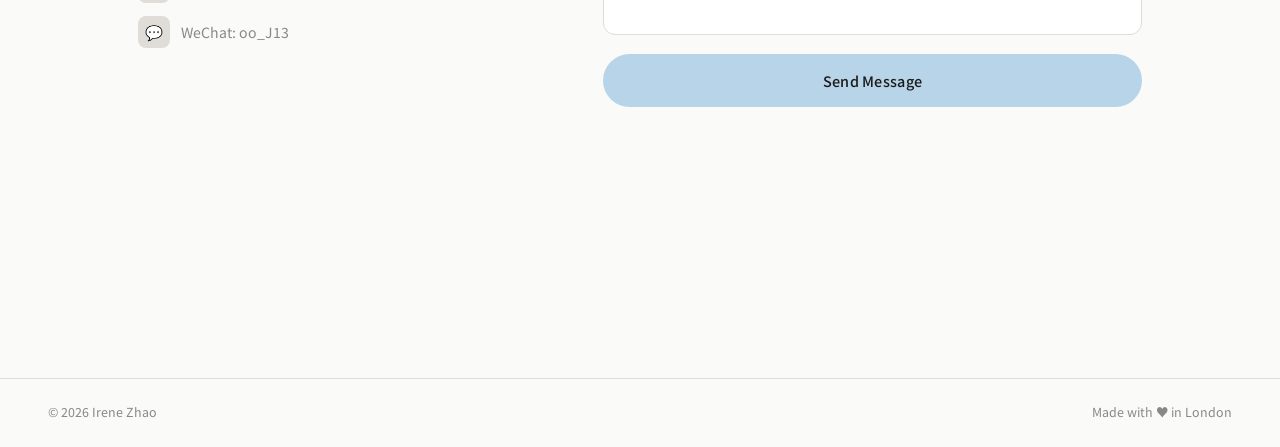
==== commit 4f80de05: "4" ====
--- a/index.html
+++ b/index.html
@@ -15,6 +15,7 @@
 @font-face { font-family: 'Poppins'; src: url('fonts/poppins-latin-400-normal.woff2') format('woff2'); font-weight: 400; font-style: normal; font-display: swap; }
 @font-face { font-family: 'Poppins'; src: url('fonts/poppins-latin-500-normal.woff2') format('woff2'); font-weight: 500; font-style: normal; font-display: swap; }
 </style>
+<link rel="stylesheet" href="https://fonts.loli.net/css2?family=Noto+Serif+SC:wght@400;600;700&family=Noto+Sans+SC:wght@300;400;500&display=swap">
 <link rel="stylesheet" href="style.css">
 </head>
 <body>
--- a/style.css
+++ b/style.css
@@ -8,8 +8,8 @@
     --dark-bg: #3a3a3a;
     --dark-text: #f0ede8;
     --border: #e0ddd8;
-    --font-display: 'Poltawski Nowy', serif;
-    --font-body: 'Poppins', sans-serif;
+    --font-display: 'Poltawski Nowy', 'Noto Serif SC', serif;
+    --font-body: 'Poppins', 'Noto Sans SC', sans-serif;
     --radius: 12px;
     --transition: 0.3s cubic-bezier(0.4, 0, 0.2, 1);
   }
@@ -4257,6 +4257,16 @@
     max-width: none;
     padding-left: 3rem;
     padding-right: 3rem;
+    display: flex;
+    flex-direction: column;
+    align-items: center;
+  }
+
+  #human .section-label,
+  #human .human-headline,
+  #human .human-subline {
+    width: 100%;
+    max-width: 1280px;
   }
 
   #human .section-label {
@@ -4290,6 +4300,7 @@
     gap: 1.5rem;
     width: 100%;
     max-width: 1280px;
+    margin: 0 auto;
     justify-content: center;
   }
 
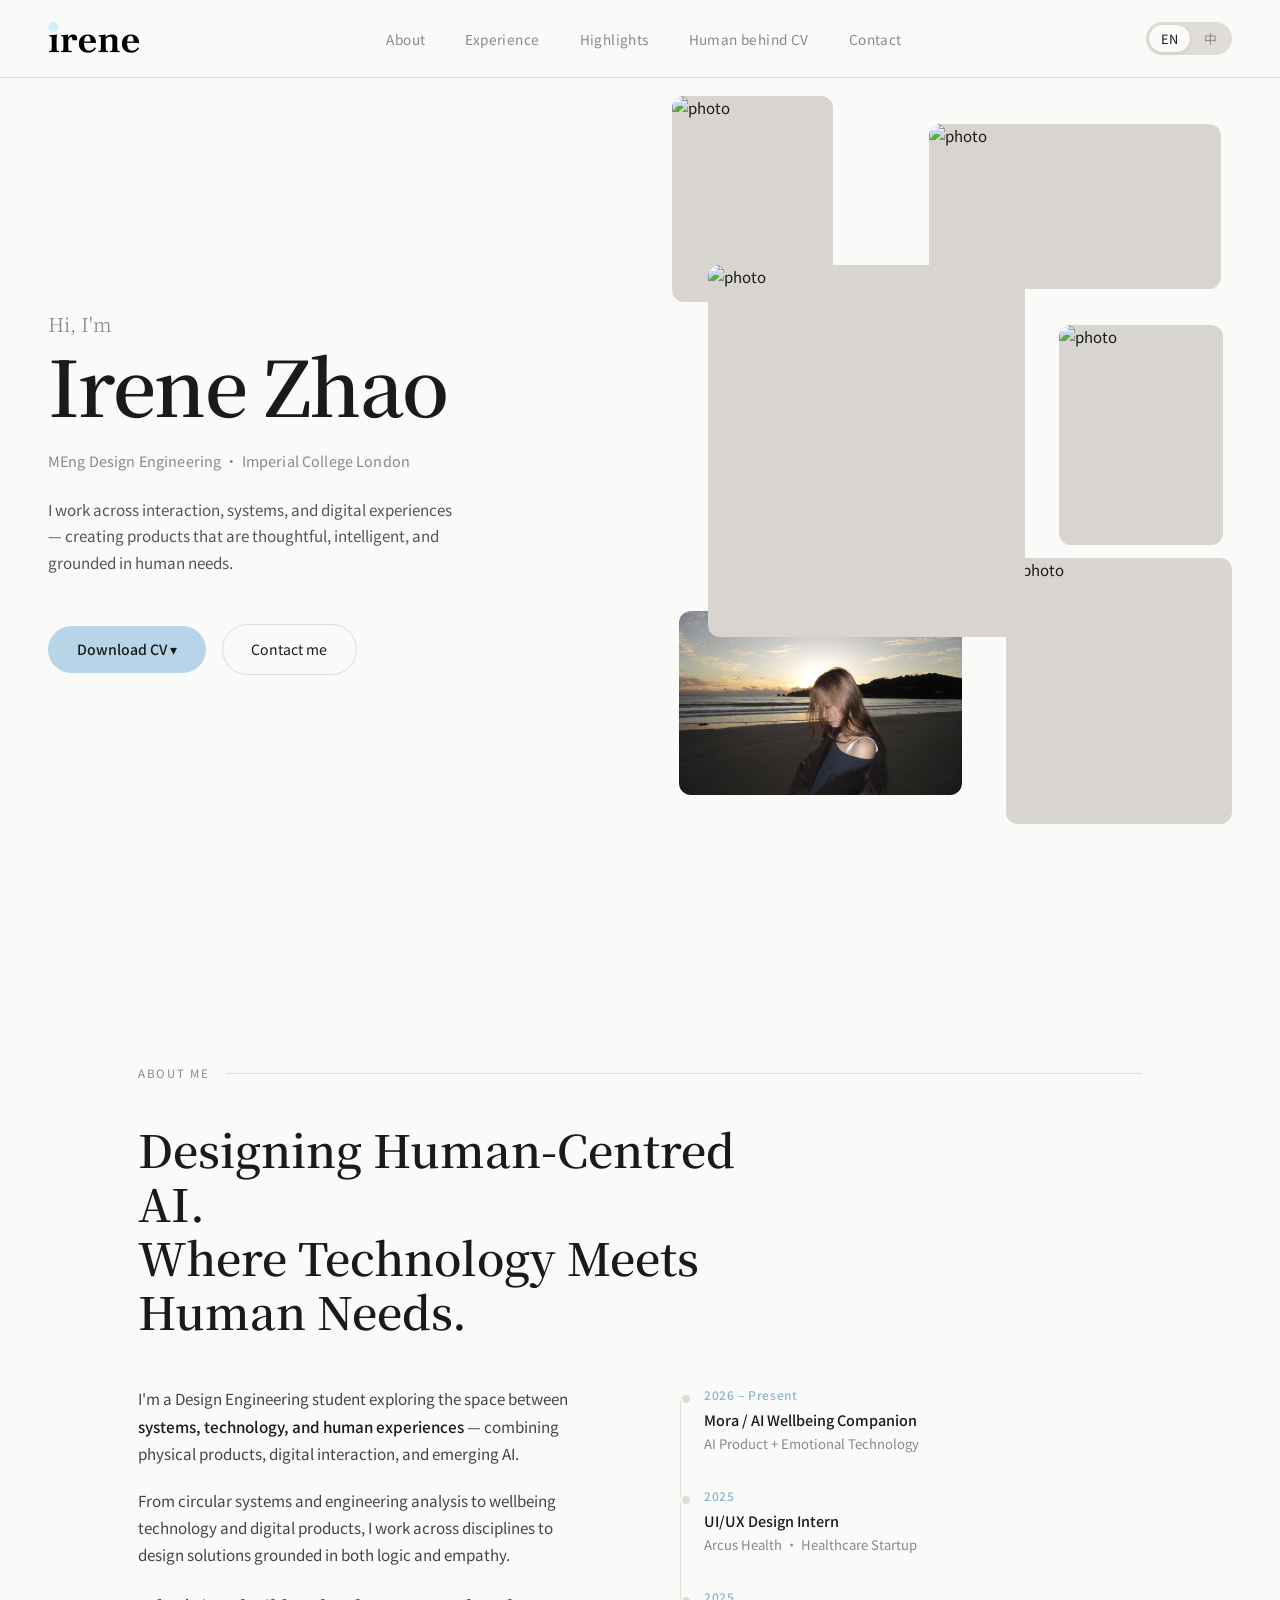
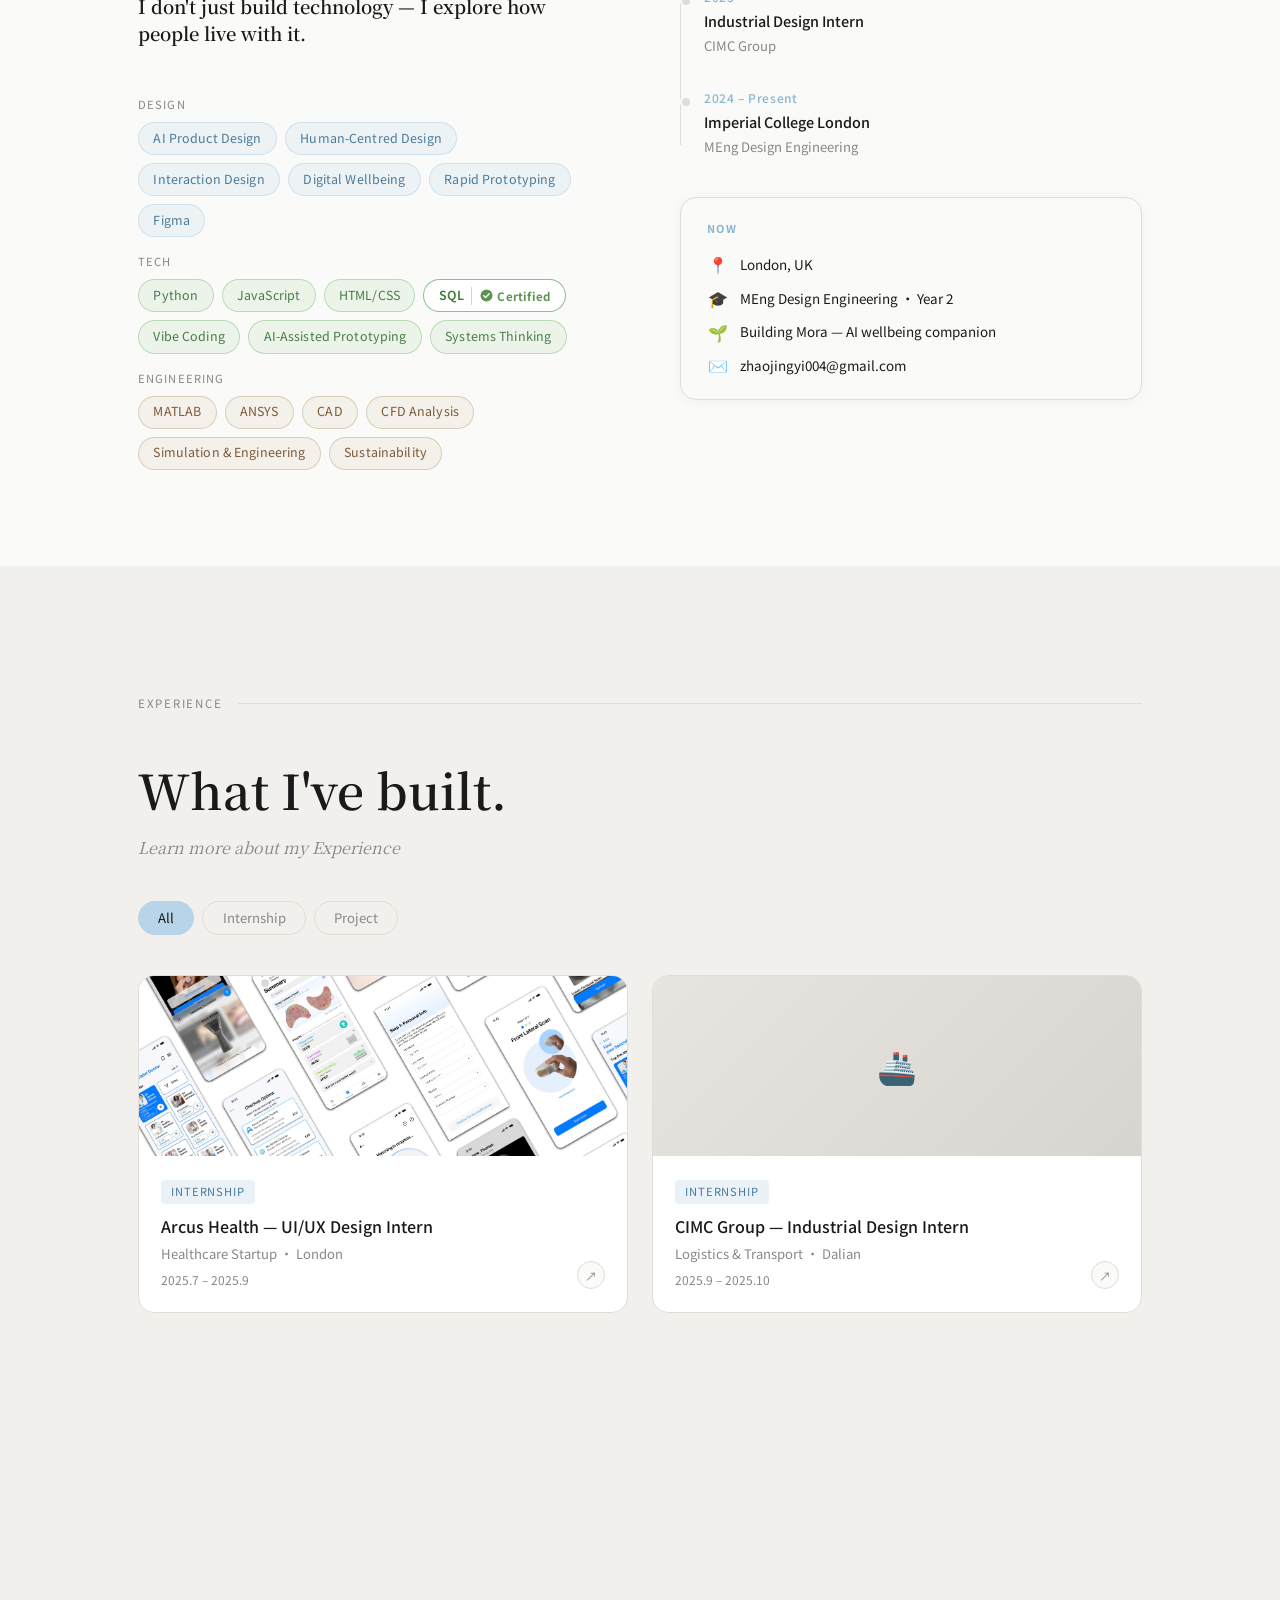
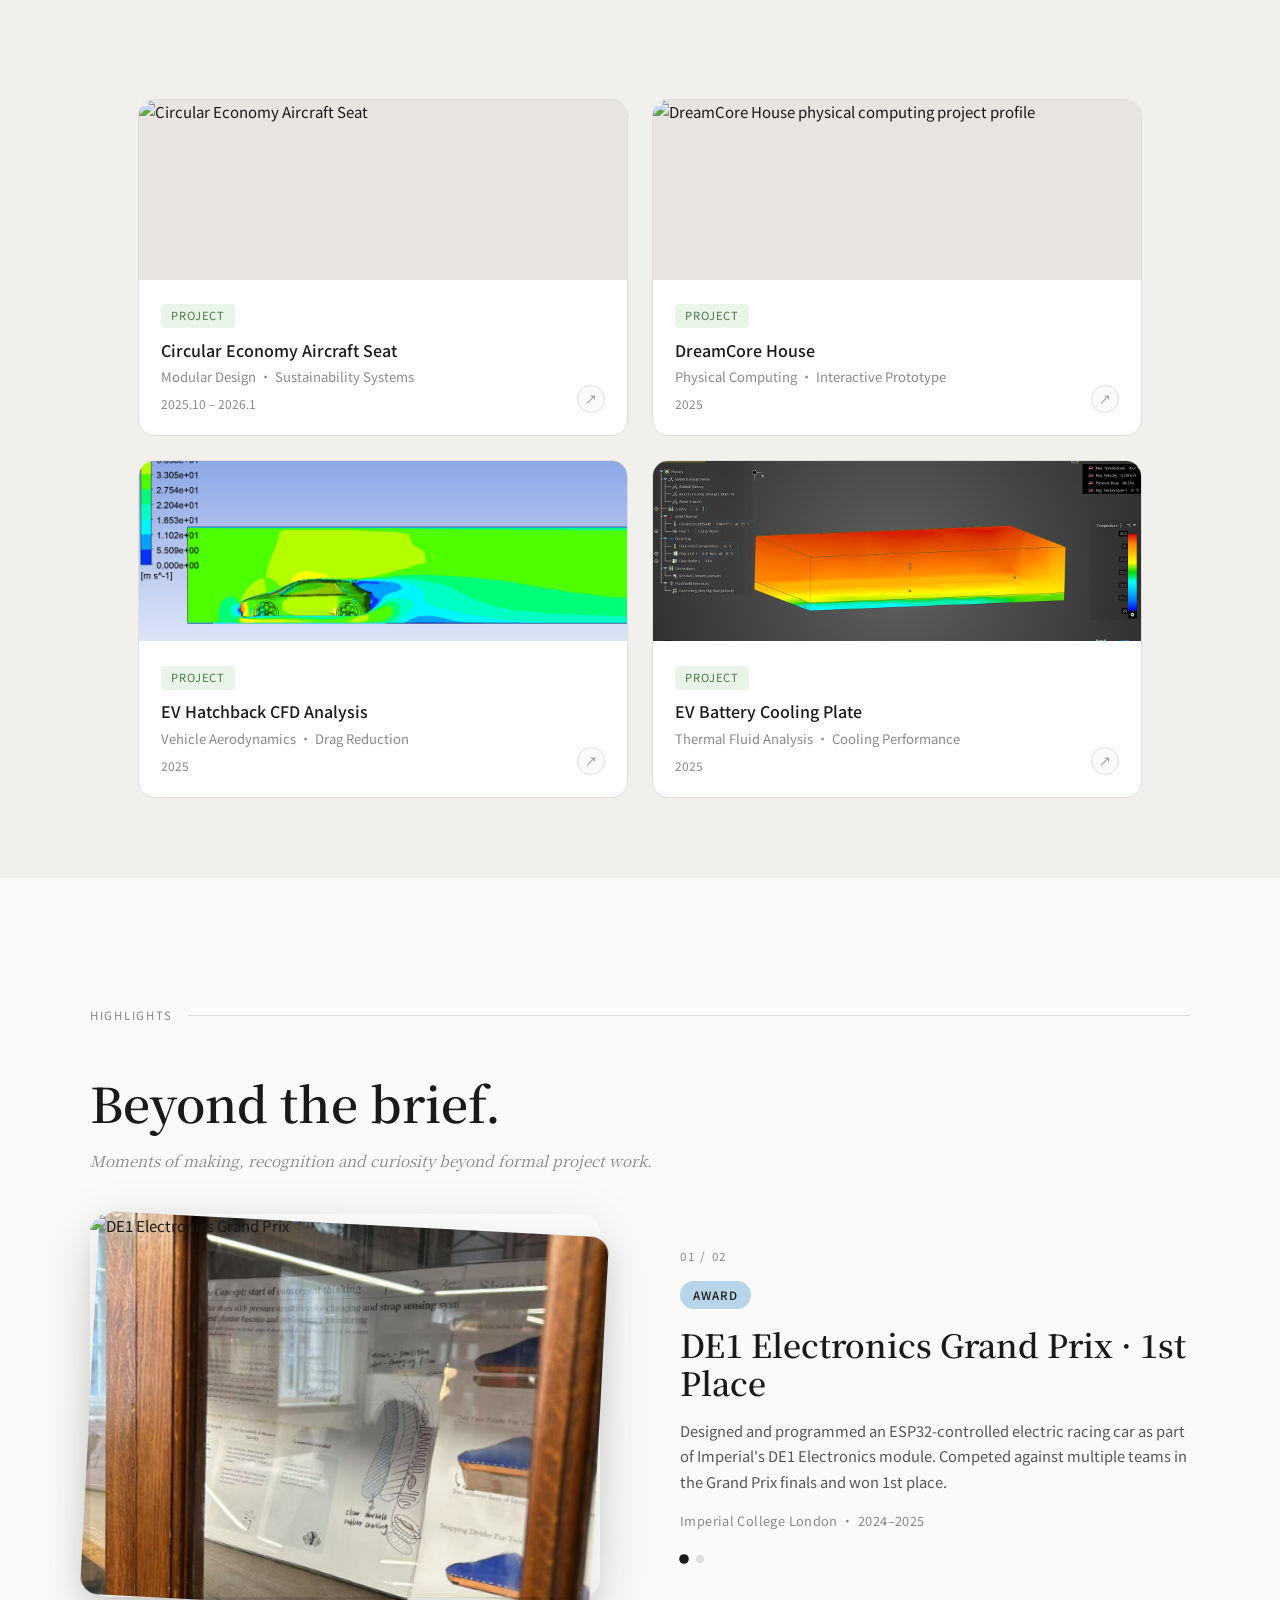
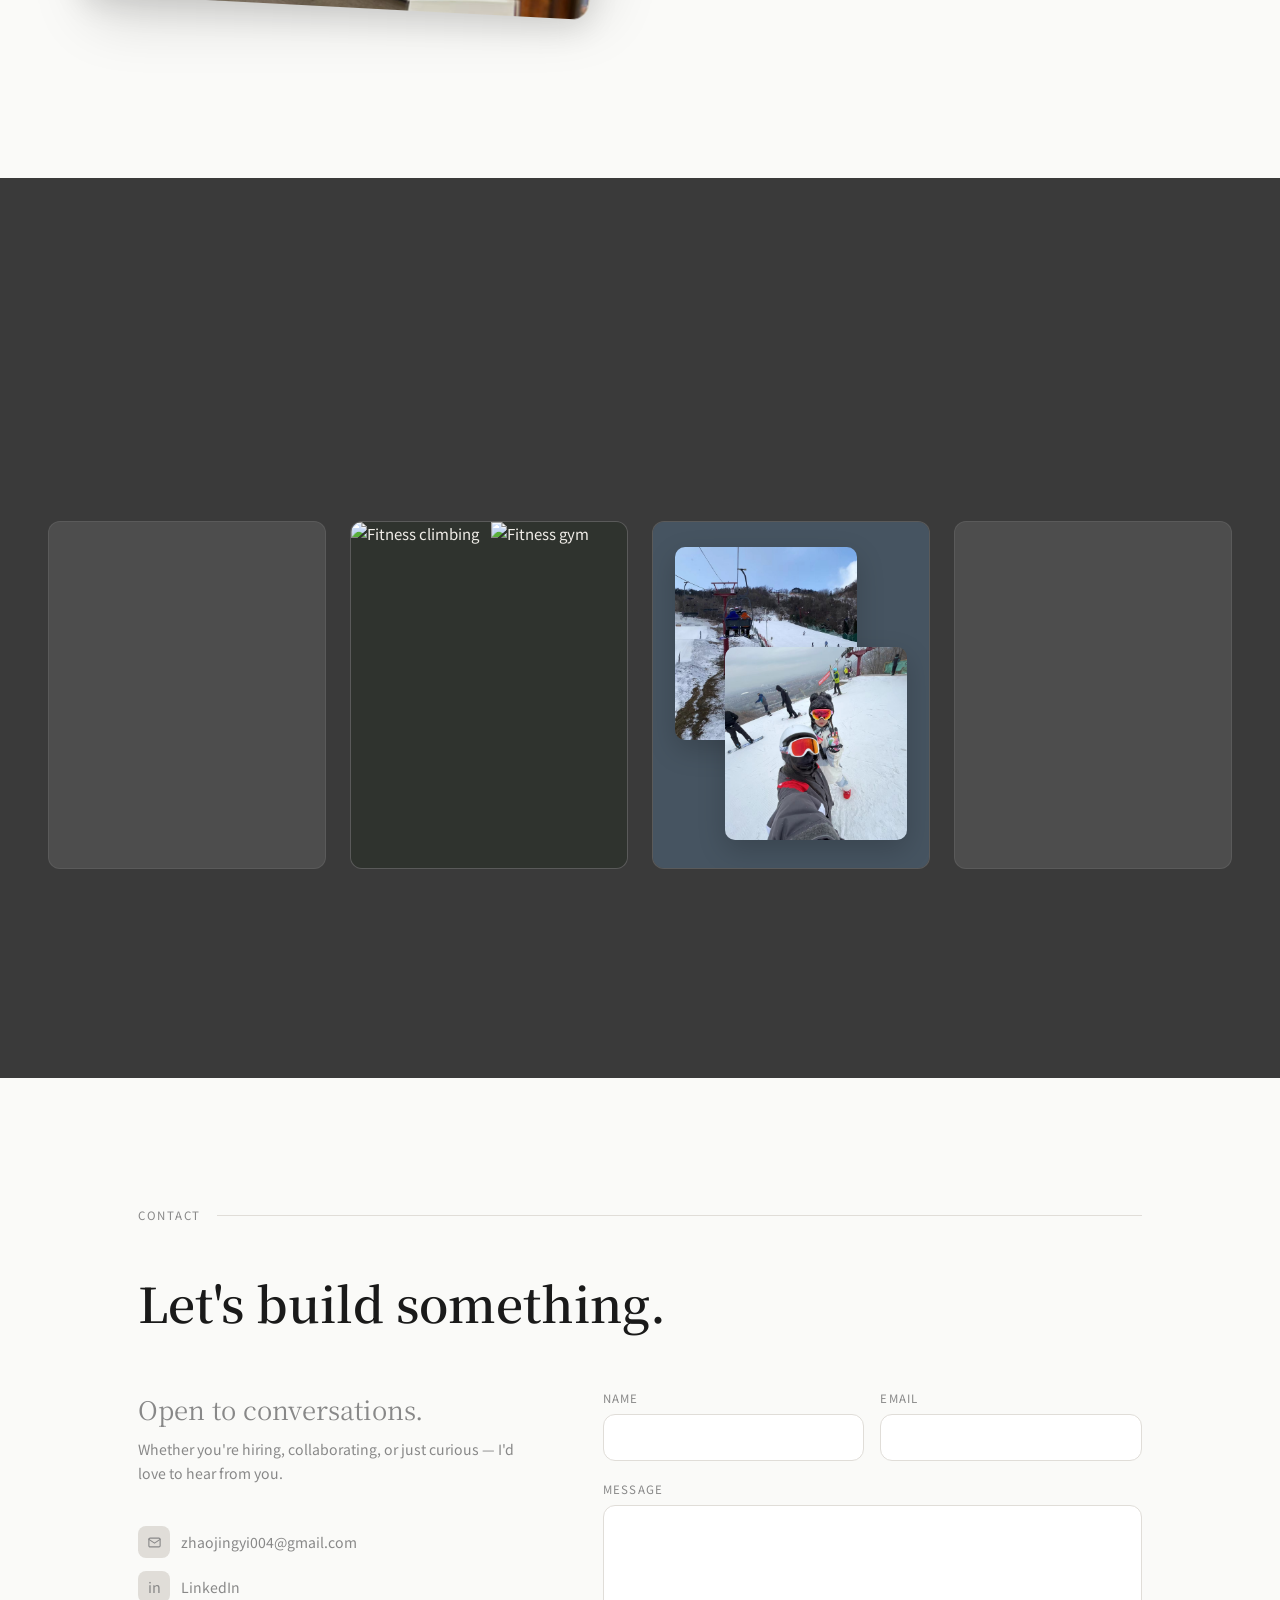
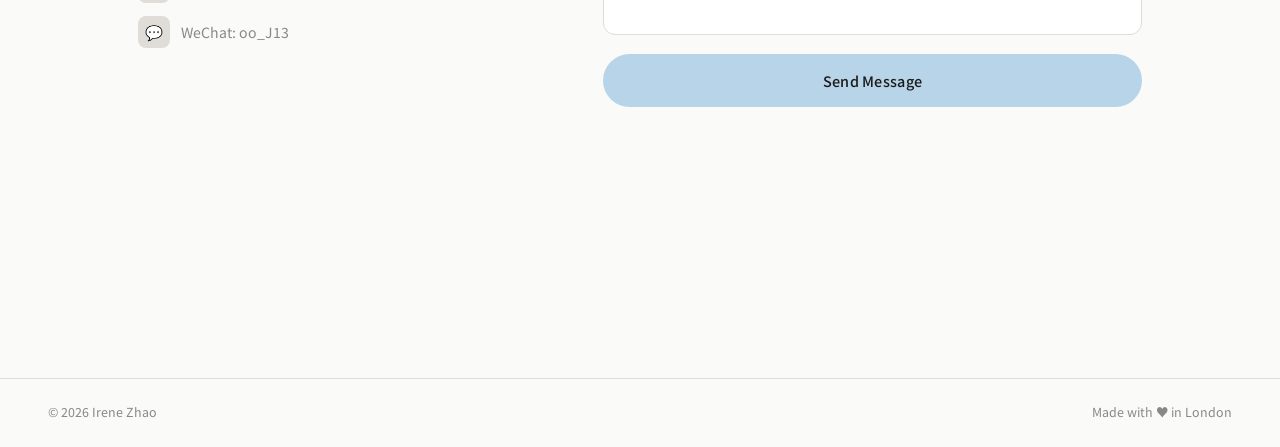
==== commit 27bff8a7: "6" ====
--- a/index.html
+++ b/index.html
@@ -142,7 +142,14 @@
               <span class="tag tag-tech"><span data-lang="en">Python</span><span data-lang="zh">Python</span></span>
               <span class="tag tag-tech"><span data-lang="en">JavaScript</span><span data-lang="zh">JavaScript</span></span>
               <span class="tag tag-tech"><span data-lang="en">HTML/CSS</span><span data-lang="zh">HTML/CSS</span></span>
-              <span class="tag tag-tech"><span data-lang="en">SQL</span><span data-lang="zh">SQL</span></span>
+              <span class="tag tag-tech tag-cert" tabindex="0">
+                <span data-lang="en">SQL</span><span data-lang="zh">SQL</span>
+                <span class="cert-badge">
+                  <svg class="cert-check" viewBox="0 0 24 24" width="13" height="13" aria-hidden="true"><circle cx="12" cy="12" r="11" fill="currentColor"/><path d="M7 12.4 L10.3 15.6 L17 8.8" stroke="#fff" stroke-width="2.6" fill="none" stroke-linecap="round" stroke-linejoin="round"/></svg>
+                  <span class="cert-label"><span data-lang="en">Certified</span><span data-lang="zh">已认证</span></span>
+                </span>
+                <span class="cert-tip" role="tooltip"><span data-lang="en">LinkedIn Learning Certified &middot; SQL Essential Training (2026)</span><span data-lang="zh">LinkedIn Learning 认证 &middot; SQL Essential Training（2026）</span></span>
+              </span>
               <span class="tag tag-tech"><span data-lang="en">Vibe Coding</span><span data-lang="zh">Vibe Coding</span></span>
               <span class="tag tag-tech"><span data-lang="en">AI-Assisted Prototyping</span><span data-lang="zh">AI辅助原型</span></span>
               <span class="tag tag-tech"><span data-lang="en">Systems Thinking</span><span data-lang="zh">系统思维</span></span>
@@ -447,7 +454,7 @@
     <span data-lang="zh">但这才是真实的我。</span>
   </p>
 
-  <div class="photos-grid">
+  <div class="photos-grid" style="padding: 0 3rem;">
     <div class="photo-card fade-in">
       <video src="dance.mp4" muted loop playsinline preload="metadata"></video>
       <div class="photo-tooltip">
--- a/style.css
+++ b/style.css
@@ -581,6 +581,78 @@
     background: rgba(220, 200, 180, 0.2);
     border-color: rgba(200, 180, 150, 0.6);
     color: #7a5a3a;
+  }
+
+  /* ── Certified skill badge ── */
+  .tag-cert {
+    position: relative;
+    display: inline-flex;
+    align-items: center;
+    gap: 0.45rem;
+    background: #ffffff;
+    border-color: rgba(120, 180, 120, 0.85);
+    color: #3f7a3a;
+    font-weight: 600;
+    cursor: help;
+    outline: none;
+  }
+
+  .tag-cert:focus-visible {
+    box-shadow: 0 0 0 3px rgba(120, 180, 120, 0.35);
+  }
+
+  .cert-badge {
+    display: inline-flex;
+    align-items: center;
+    gap: 0.25rem;
+    padding-left: 0.5rem;
+    border-left: 1.5px solid rgba(150, 200, 150, 0.55);
+    color: #5b9450;
+    font-size: 0.72rem;
+    font-weight: 700;
+    letter-spacing: 0.02em;
+  }
+
+  .cert-check { flex-shrink: 0; display: block; }
+
+  .cert-tip {
+    position: absolute;
+    bottom: calc(100% + 0.55rem);
+    left: 50%;
+    transform: translateX(-50%) translateY(4px);
+    width: max-content;
+    max-width: 260px;
+    background: #3f6b39;
+    color: #fff;
+    font-size: 0.72rem;
+    font-weight: 500;
+    line-height: 1.4;
+    letter-spacing: 0.01em;
+    text-align: center;
+    padding: 0.45rem 0.65rem;
+    border-radius: 8px;
+    opacity: 0;
+    pointer-events: none;
+    transition: opacity var(--transition), transform var(--transition);
+    box-shadow: 0 6px 20px rgba(0, 0, 0, 0.16);
+    z-index: 20;
+  }
+
+  .cert-tip::after {
+    content: "";
+    position: absolute;
+    top: 100%;
+    left: 50%;
+    transform: translateX(-50%);
+    border: 5px solid transparent;
+    border-top-color: #3f6b39;
+  }
+
+  .tag-cert:hover .cert-tip,
+  .tag-cert:focus .cert-tip,
+  .tag-cert:focus-visible .cert-tip {
+    opacity: 1;
+    transform: translateX(-50%) translateY(0);
   }
 
   /* ── EXPERIENCE ── */
@@ -4255,11 +4327,8 @@
     background: var(--dark-bg);
     color: var(--dark-text);
     max-width: none;
-    padding-left: 3rem;
-    padding-right: 3rem;
-    display: flex;
-    flex-direction: column;
-    align-items: center;
+    padding-left: 0;
+    padding-right: 0;
   }
 
   #human .section-label,
@@ -4267,6 +4336,9 @@
   #human .human-subline {
     width: 100%;
     max-width: 1280px;
+    padding-left: 3rem;
+    padding-right: 3rem;
+    box-sizing: border-box;
   }
 
   #human .section-label {
